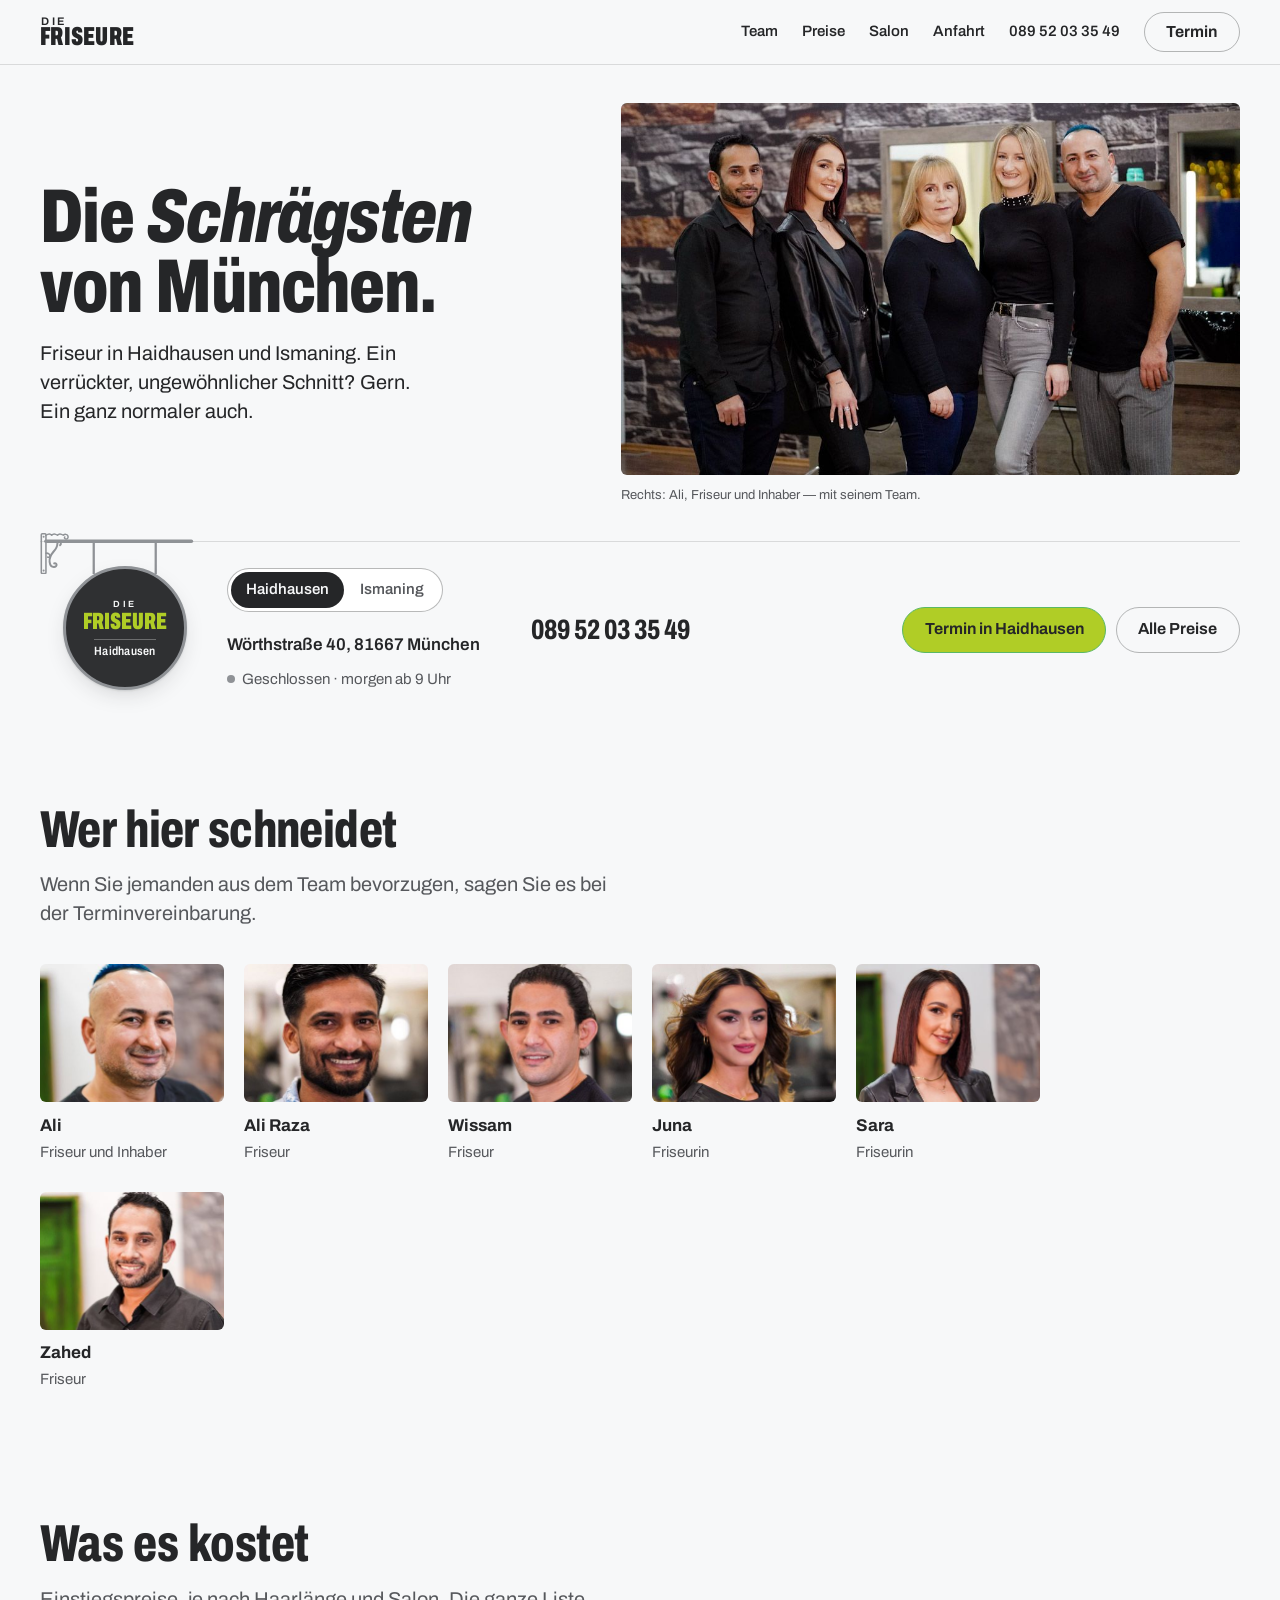
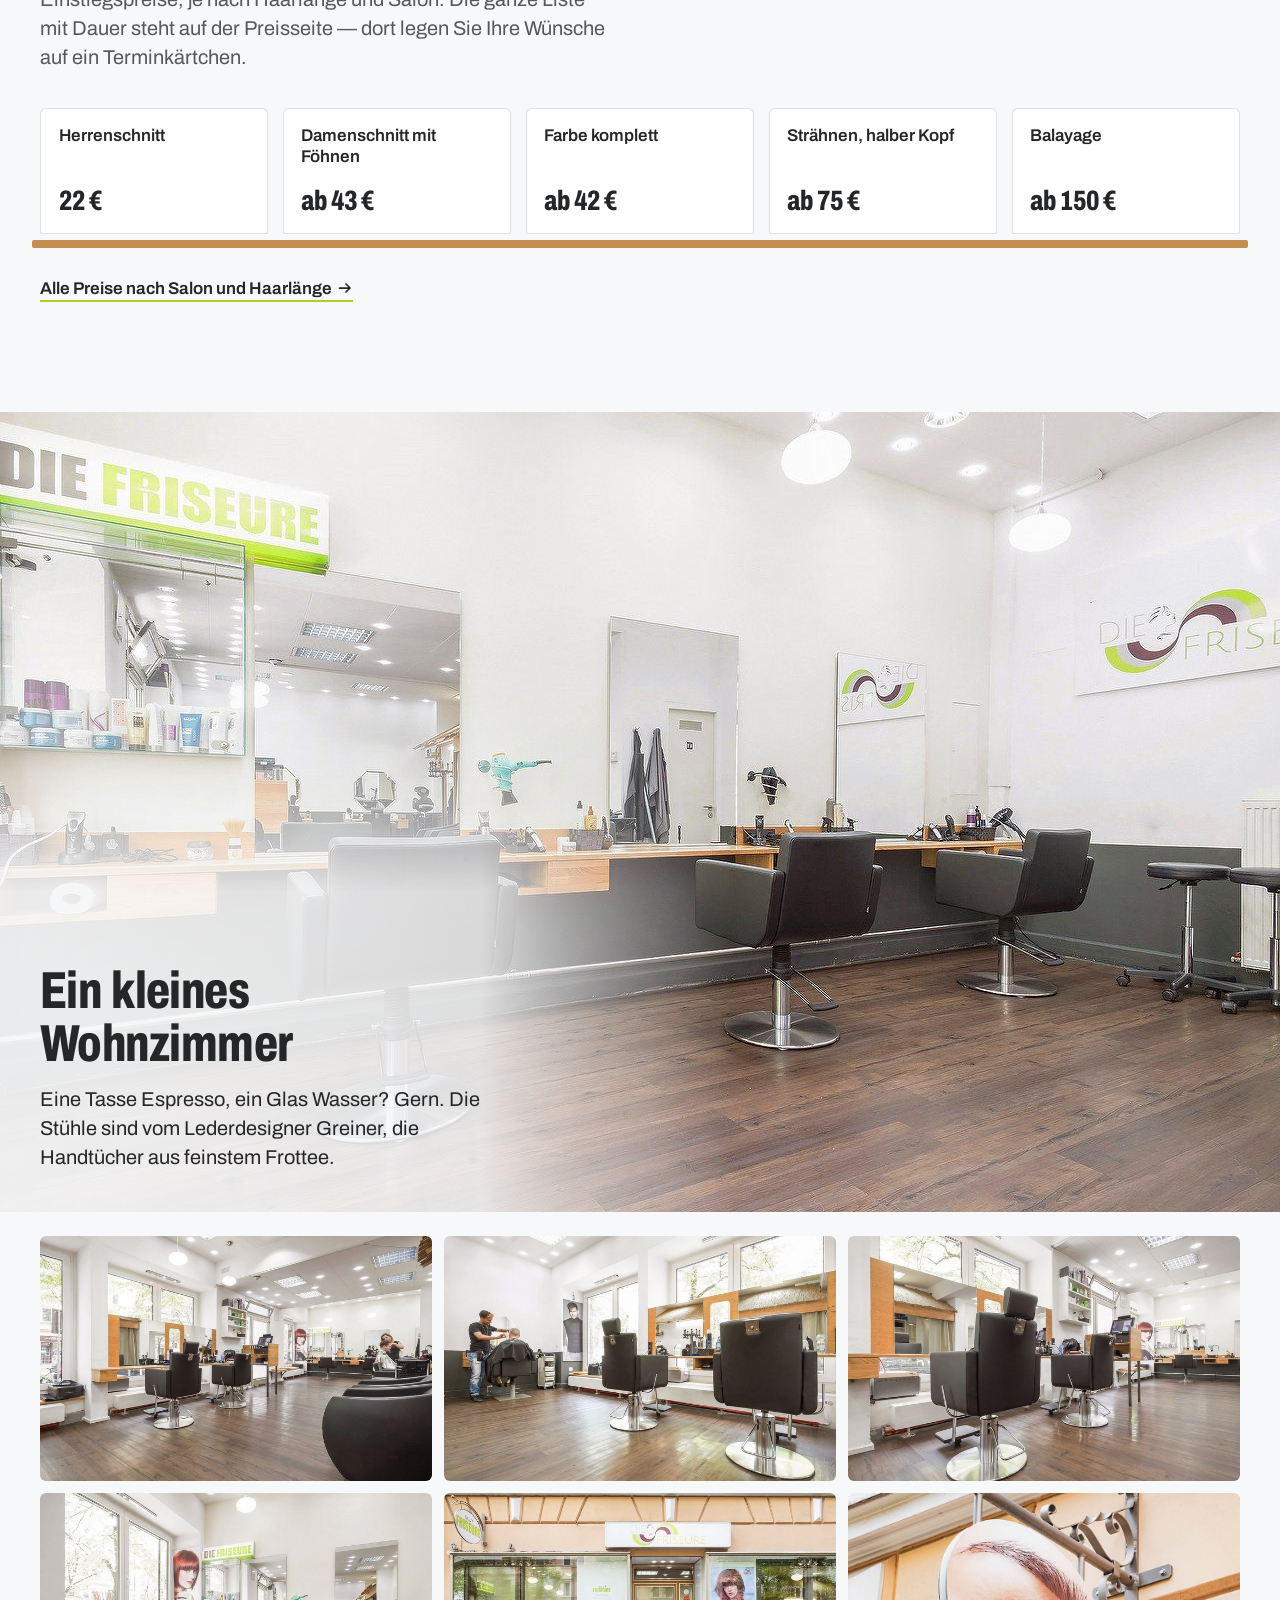
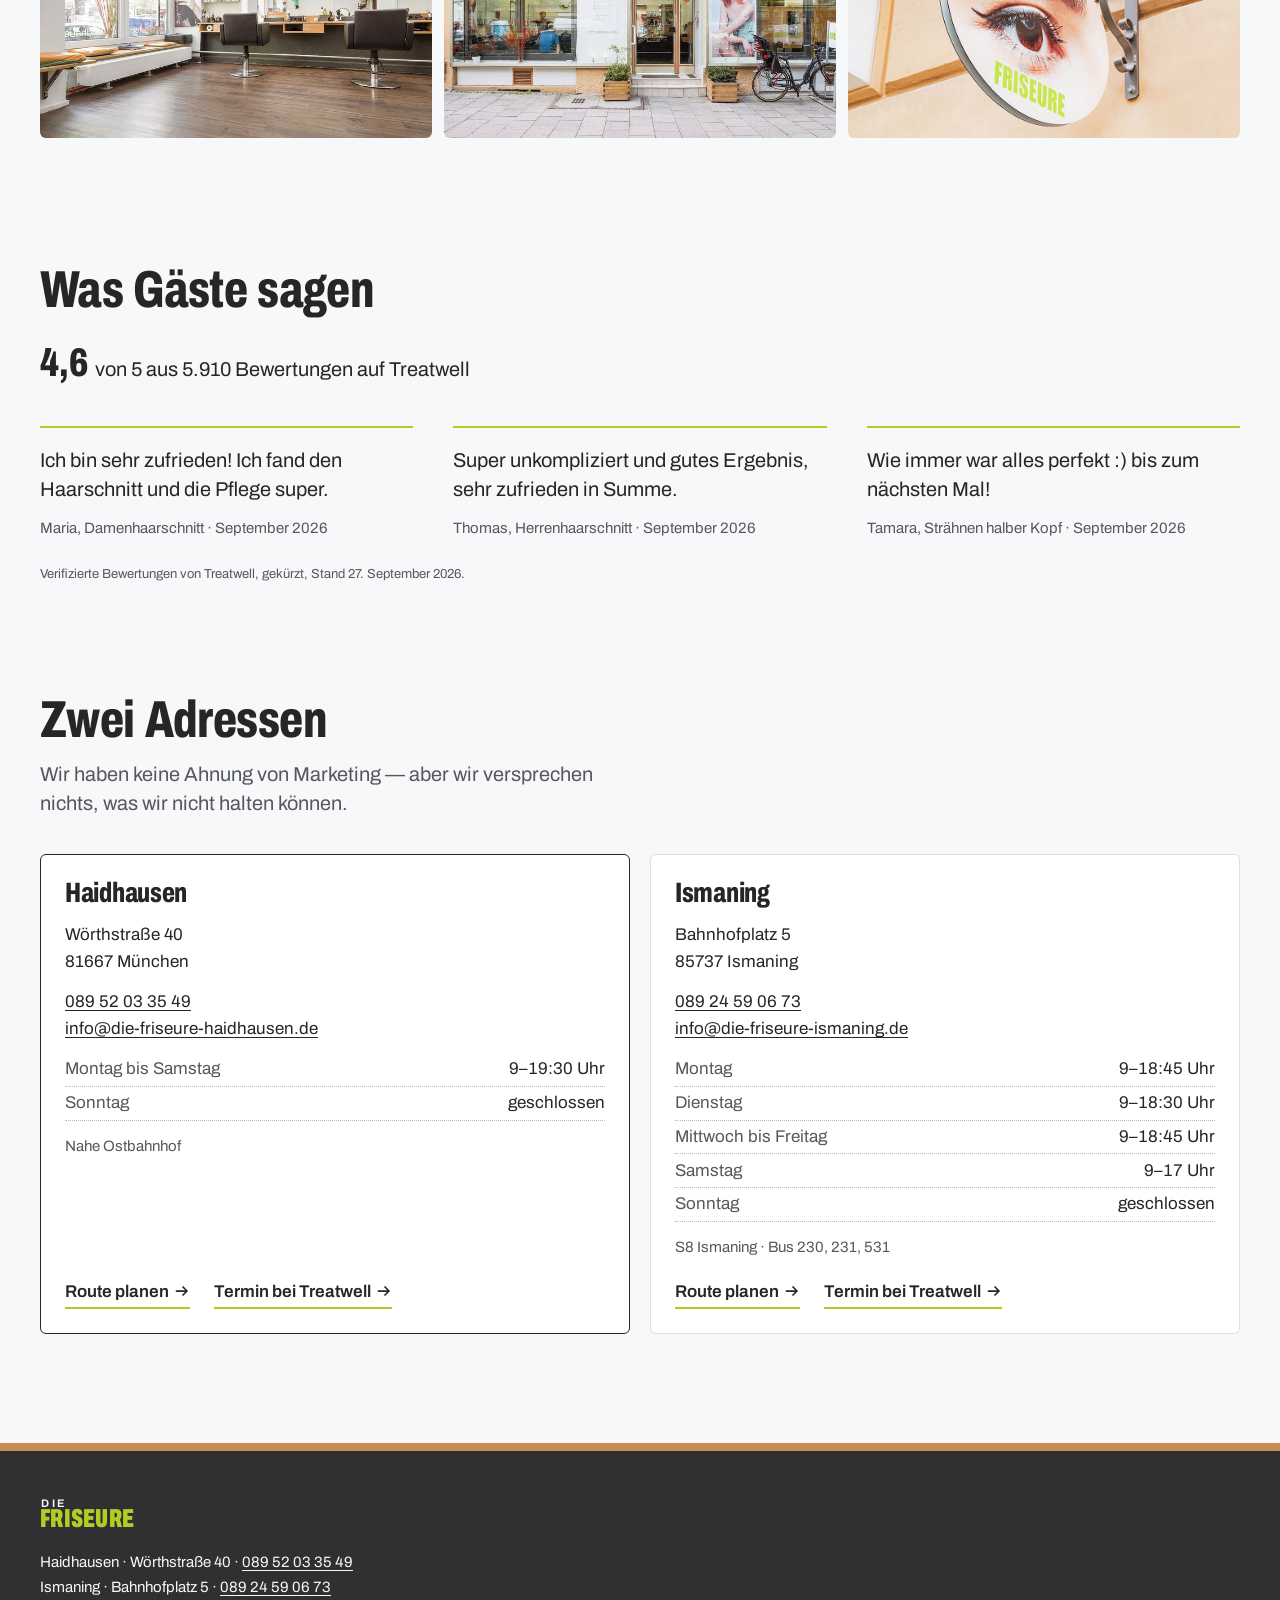
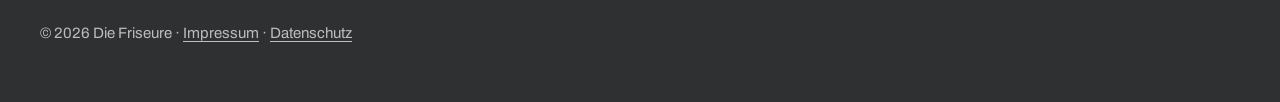
==== index.html @ 54daa90a "Befunde des Abschlussprüfers eingearbeitet - Schildarm nach dem Foto des Nasenschilds nachgezeichnet" ====
<!doctype html>
<html lang="de">
<head>
<meta charset="utf-8">
<meta name="viewport" content="width=device-width, initial-scale=1">
<title>Die Friseure · Friseur in Haidhausen und Ismaning</title>
<meta name="description" content="Die Friseure: Salons in der Wörthstraße 40 in München-Haidhausen und am Bahnhofplatz 5 in Ismaning. Schneiden, Farbe, Strähnen, Balayage — Preise, Team und Termin.">
<meta name="theme-color" content="#f8f9fa">
<link rel="preload" href="schrift/Archivo.woff2" as="font" type="font/woff2" crossorigin>
<link rel="icon" href="bilder/zeichen.svg" type="image/svg+xml">
<link rel="stylesheet" href="stil.css">
</head>
<body class="startseite">
<!--
  RICHTUNGSVERTRAG
  THESE: Zwei Friseursalons, ein Inhaber, der über sich selbst sagt „wir sind die
  Schrägsten von München“ und „wir haben keine Ahnung von Marketing“. Die Seite
  verspricht nichts, was der Laden nicht hält: echte Preise, echte Gesichter, zwei
  Adressen, ein Knopf zum Termin.
  EIGENE WELT: Der Raum in Haidhausen — weiße Wand oben, anthrazitfarbener Sockel
  unten, dazwischen eine helle Eichenablage. Das Grün stammt aus dem eigenen Logo
  und vom Schild an der Fassade, nicht von einem Lieferanten. Eiche nur als
  Ornament (Ablage, Kante), Grün als einzige Lampe.
  ERSTER BILDSCHIRM: Das Team vor der Steinwand, Ali mit dem blauen Kamm rechts.
  Daneben der Satz des Hauses, darunter das Nasenschild: Es dreht sich zwischen
  Haidhausen und Ismaning und schaltet Adresse, Telefon, Zeiten und Termin um.
  FORM: Archivo, schmal und fett wie die Schrift auf dem Schild, im Text normal
  breit. Ruhige, helle Fläche, Fotos in ihrem eigenen Format.
-->
<a class="sprung" href="#inhalt">Zum Inhalt</a>

<header class="leiste">
  <div class="leiste-innen mitte">
    <a class="wortmarke" href="./" aria-label="Die Friseure, zur Startseite">
      <span class="wortmarke-die">Die</span><span class="wortmarke-wort">Friseure</span>
    </a>
    <nav class="leiste-nav" aria-label="Hauptnavigation">
      <a href="#team">Team</a>
      <a href="preise.html">Preise</a>
      <a href="#salon">Salon</a>
      <a href="#anfahrt">Anfahrt</a>
    </nav>
    <a class="leiste-tel" data-nur="h" href="tel:+498952033549">089 52 03 35 49</a>
    <a class="leiste-tel" data-nur="i" href="tel:+498924590673">089 24 59 06 73</a>
    <a class="knopf knopf-lampe leiste-knopf" data-nur="h" href="https://www.treatwell.de/ort/die-friseure-aus-haidhausen/" rel="noopener">Termin</a>
    <a class="knopf knopf-lampe leiste-knopf" data-nur="i" href="https://www.treatwell.de/ort/die-friseure-aus-ismaning/" rel="noopener">Termin</a>
  </div>
</header>

<main id="inhalt">

  <section class="auftakt mitte" aria-labelledby="auftakt-titel">
    <figure class="auftakt-bild">
      <img src="bilder/team/team.jpg" srcset="bilder/team/team-640.jpg 640w, bilder/team/team.jpg 1000w" sizes="(min-width: 64rem) 56vw, 100vw" width="1000" height="600" alt="Das Team von Die Friseure vor der Steinwand im Salon: drei Friseurinnen und zwei Friseure in Schwarz, rechts Ali mit blau gefärbtem Haarkamm.">
      <figcaption>Rechts: Ali, Friseur und Inhaber — mit seinem Team.</figcaption>
    </figure>

    <div class="auftakt-text">
      <h1 id="auftakt-titel">Die <em>Schrägsten</em> von München.</h1>
      <p class="auftakt-satz">Friseur in Haidhausen und Ismaning. Ein verrückter, ungewöhnlicher Schnitt? Gern. Ein ganz normaler auch.</p>
    </div>

    <div class="salon">
        <div class="schild" aria-hidden="true">
          <svg class="schild-arm" viewBox="0 0 150 40" width="150" height="40" focusable="false">
            <!-- Nachgezeichnet nach dem Foto des Nasenschilds (bilder/salon/haidhausen-schild.jpg),
                 gespiegelt: Wandplatte mit zwei Bolzen, Rohr, Wellenstrebe mit Schnecke
                 darüber, S-Schnecke und Haken darunter, zwei Hängestangen. -->
            <rect x="1.25" y="0.75" width="4.5" height="38.5" rx="0.9" fill="none" stroke="currentColor" stroke-width="1.5"/>
            <circle cx="3.5" cy="3.6" r="1" fill="currentColor"/>
            <circle cx="3.5" cy="36.4" r="1" fill="currentColor"/>
            <path d="M5.75 8H146.5" stroke="currentColor" stroke-width="3.5" stroke-linecap="round" fill="none"/>
            <path d="M5.75 2.2c2.2-1.6 4.4-1.6 5.6 0 1.2-1.6 3.4-1.6 5.6 0 1.2-1.6 3.4-1.6 5.6 0 1.4-1.4 3.6-1.2 4.4.6.7 1.6-.3 3.2-1.9 3.1-1.2-.1-1.7-1.3-1.1-2.1" stroke="currentColor" stroke-width="1.4" stroke-linecap="round" stroke-linejoin="round" fill="none"/>
            <path d="M19.4 11.8a1.7 1.7 0 1 0-2.6-1.5c0 2.4-1.2 4.8-3.6 7.6-2.6 3-4.3 6.3-3.9 10 .3 2.9 2 4.9 4.1 5 1.7.1 2.8-1.1 2.6-2.4-.2-1.1-1.4-1.6-2.3-1.1" stroke="currentColor" stroke-width="1.9" stroke-linecap="round" stroke-linejoin="round" fill="none"/>
            <path d="M5.75 19.5c2.4-.2 3.9 1 3.8 2.6-.1 1.2-1.3 1.8-2.2 1.2" stroke="currentColor" stroke-width="1.5" stroke-linecap="round" fill="none"/>
            <path d="M52 9.5V40M112 9.5V40" stroke="currentColor" stroke-width="2.2" fill="none"/>
          </svg>
          <div class="schild-scheibe">
            <label class="schild-seite schild-vorn" for="salon-i">
              <span class="schild-die">Die</span><span class="schild-wort">Friseure</span><span class="schild-ort">Haidhausen</span>
            </label>
            <label class="schild-seite schild-hinten" for="salon-h">
              <span class="schild-die">Die</span><span class="schild-wort">Friseure</span><span class="schild-ort">Ismaning</span>
            </label>
          </div>
        </div>

        <div class="salon-angaben">
          <fieldset class="schalter">
            <legend class="nur-vorlesen">Salon wählen</legend>
            <input class="wahl-knopf" type="radio" name="salon" id="salon-h" value="haidhausen" checked>
            <label for="salon-h">Haidhausen</label>
            <input class="wahl-knopf" type="radio" name="salon" id="salon-i" value="ismaning">
            <label for="salon-i">Ismaning</label>
          </fieldset>
          <p class="salon-adresse" data-nur="h"><span class="am-stueck">Wörthstraße 40,</span> <span class="am-stueck">81667 München</span></p>
          <p class="salon-adresse" data-nur="i"><span class="am-stueck">Bahnhofplatz 5,</span> <span class="am-stueck">85737 Ismaning</span></p>
          <p class="salon-heute" data-nur="h" data-zeiten="1-6 09:00-19:30">Mo–Sa 9–19:30 Uhr</p>
          <p class="salon-heute" data-nur="i" data-zeiten="1 09:00-18:45;2 09:00-18:30;3-5 09:00-18:45;6 09:00-17:00">Mo–Fr 9–18:45, Di bis 18:30, Sa 9–17 Uhr</p>
          <p class="salon-tel" data-nur="h"><a href="tel:+498952033549">089 52 03 35 49</a></p>
          <p class="salon-tel" data-nur="i"><a href="tel:+498924590673">089 24 59 06 73</a></p>
          <div class="knopfreihe">
            <a class="knopf knopf-lampe" data-nur="h" href="https://www.treatwell.de/ort/die-friseure-aus-haidhausen/" rel="noopener">Termin in Haidhausen</a>
            <a class="knopf knopf-lampe" data-nur="i" href="https://www.treatwell.de/ort/die-friseure-aus-ismaning/" rel="noopener">Termin in Ismaning</a>
            <a class="knopf knopf-linie" href="preise.html">Alle Preise</a>
          </div>
        </div>
      </div>
  </section>

  <section class="kapitel" id="team" aria-labelledby="team-titel">
    <div class="mitte">
      <h2 id="team-titel">Wer hier schneidet</h2>
      <p class="kapitel-satz">Wenn Sie jemanden aus dem Team bevorzugen, sagen Sie es bei der Terminvereinbarung.</p>
    </div>
    <ul class="gesichter mitte" role="list">
      <li class="gesicht"><img src="bilder/team/ali.jpg" width="369" height="277" alt="Ali" loading="lazy"><span class="gesicht-name">Ali</span><span class="gesicht-rolle">Friseur und Inhaber</span></li>
      <li class="gesicht" data-nur="h"><img src="bilder/team/ali-raza.jpg" width="369" height="277" alt="Ali Raza" loading="lazy"><span class="gesicht-name">Ali Raza</span><span class="gesicht-rolle">Friseur</span></li>
      <li class="gesicht" data-nur="h"><img src="bilder/team/wissam.jpg" width="369" height="277" alt="Wissam" loading="lazy"><span class="gesicht-name">Wissam</span><span class="gesicht-rolle">Friseur</span></li>
      <li class="gesicht" data-nur="h"><img src="bilder/team/juna.jpg" width="369" height="277" alt="Juna" loading="lazy"><span class="gesicht-name">Juna</span><span class="gesicht-rolle">Friseurin</span></li>
      <li class="gesicht" data-nur="h"><img src="bilder/team/sara.jpg" width="369" height="277" alt="Sara" loading="lazy"><span class="gesicht-name">Sara</span><span class="gesicht-rolle">Friseurin</span></li>
      <li class="gesicht" data-nur="h"><img src="bilder/team/zahed.jpg" width="369" height="277" alt="Zahed" loading="lazy"><span class="gesicht-name">Zahed</span><span class="gesicht-rolle">Friseur</span></li>
      <li class="gesicht" data-nur="i"><img src="bilder/team/ania.jpg" width="369" height="277" alt="Ania" loading="lazy"><span class="gesicht-name">Ania</span><span class="gesicht-rolle">Friseurin</span></li>
      <li class="gesicht" data-nur="i"><img src="bilder/team/kimi.jpg" width="369" height="277" alt="Kimi" loading="lazy"><span class="gesicht-name">Kimi</span><span class="gesicht-rolle">Friseurin</span></li>
    </ul>
  </section>

  <section class="kapitel kapitel-preise" id="preise" aria-labelledby="preise-titel">
    <div class="mitte">
      <h2 id="preise-titel">Was es kostet</h2>
      <p class="kapitel-satz">Einstiegspreise, je nach Haarlänge und Salon. Die ganze Liste mit Dauer steht auf der Preisseite — dort legen Sie Ihre Wünsche auf ein Terminkärtchen.</p>
      <ul class="etiketten" role="list">
<!-- einstieg:start -->
<li class="etikett"><a href="preise.html#herren"><span class="etikett-name">Herrenschnitt</span><span class="etikett-preis">22&nbsp;€</span></a></li>
<li class="etikett"><a href="preise.html#schnitt"><span class="etikett-name">Damenschnitt mit Föhnen</span><span class="etikett-preis">ab 43&nbsp;€</span></a></li>
<li class="etikett"><a href="preise.html#farbe"><span class="etikett-name">Farbe komplett</span><span class="etikett-preis">ab 42&nbsp;€</span></a></li>
<li class="etikett"><a href="preise.html#farbe"><span class="etikett-name">Strähnen, halber Kopf</span><span class="etikett-preis">ab 75&nbsp;€</span></a></li>
<li class="etikett"><a href="preise.html#farbe"><span class="etikett-name">Balayage</span><span class="etikett-preis">ab 150&nbsp;€</span></a></li>
<!-- einstieg:ende -->
      </ul>
      <p class="kapitel-weg"><a class="pfeil" href="preise.html">Alle Preise nach Salon und Haarlänge</a></p>
    </div>
  </section>

  <section class="kapitel kapitel-salon" id="salon" aria-labelledby="salon-titel">
    <div class="wohnzimmer">
      <img class="wohnzimmer-bild" data-nur="h" src="bilder/salon/haidhausen-theke.jpg" srcset="bilder/salon/haidhausen-theke-720.jpg 720w, bilder/salon/haidhausen-theke.jpg 1280w" sizes="100vw" width="1280" height="800" alt="Der Salon in Haidhausen: schwarze Lederstühle vor der Eichenablage, darüber Spiegel, dahinter die Fenster zur Wörthstraße." loading="lazy">
      <img class="wohnzimmer-bild" data-nur="i" src="bilder/salon/ismaning-steinwand.jpg" srcset="bilder/salon/ismaning-steinwand-720.jpg 720w, bilder/salon/ismaning-steinwand.jpg 1280w" sizes="100vw" width="1280" height="800" alt="Der Salon in Ismaning: schwarze Friseurstühle vor der Steinwand, Holzboden, Spiegel mit Ablagen." loading="lazy">
      <div class="wohnzimmer-text mitte">
        <h2 id="salon-titel">Ein kleines Wohnzimmer</h2>
        <p>Eine Tasse Espresso, ein Glas Wasser? Gern. Die Stühle sind vom Lederdesigner Greiner, die Handtücher aus feinstem Frottee.</p>
      </div>
    </div>
    <ul class="galerie mitte" role="list" data-nur="h">
      <li><button class="galerie-kachel" type="button" data-gross="bilder/salon/haidhausen-fenster.jpg"><img src="bilder/salon/haidhausen-fenster-720.jpg" width="720" height="450" alt="Haidhausen: Plätze am Fenster, Stühle aus schwarzem Leder." loading="lazy"></button></li>
      <li><button class="galerie-kachel" type="button" data-gross="bilder/salon/haidhausen-arbeit.jpg"><img src="bilder/salon/haidhausen-arbeit-720.jpg" width="720" height="450" alt="Haidhausen: ein Friseur bei der Arbeit am hinteren Platz." loading="lazy"></button></li>
      <li><button class="galerie-kachel" type="button" data-gross="bilder/salon/haidhausen-platz.jpg"><img src="bilder/salon/haidhausen-platz-720.jpg" width="720" height="450" alt="Haidhausen: ein Stuhl im Vordergrund, die lange Ablage bis zum Eingang." loading="lazy"></button></li>
      <li><button class="galerie-kachel" type="button" data-gross="bilder/salon/haidhausen-bank.jpg"><img src="bilder/salon/haidhausen-bank-720.jpg" width="720" height="450" alt="Haidhausen: Wartebank am Fenster, Spiegel und Stühle." loading="lazy"></button></li>
      <li><button class="galerie-kachel" type="button" data-gross="bilder/salon/haidhausen-fassade.jpg"><img src="bilder/salon/haidhausen-fassade-720.jpg" width="720" height="450" alt="Haidhausen: der Laden von außen, Wörthstraße 40, mit Pflanzkübeln und Fahrrad vor dem Fenster." loading="lazy"></button></li>
      <li><button class="galerie-kachel" type="button" data-gross="bilder/salon/haidhausen-schild.jpg"><img src="bilder/salon/haidhausen-schild.jpg" width="1000" height="600" alt="Haidhausen: das runde Nasenschild an der Fassade mit einem Auge und dem Schriftzug Friseure." loading="lazy"></button></li>
    </ul>
    <ul class="galerie mitte" role="list" data-nur="i">
      <li><button class="galerie-kachel" type="button" data-gross="bilder/salon/ismaning-raum.jpg"><img src="bilder/salon/ismaning-raum-720.jpg" width="720" height="450" alt="Ismaning: der große Raum mit Kronleuchter und Fensterfront." loading="lazy"></button></li>
      <li><button class="galerie-kachel" type="button" data-gross="bilder/salon/ismaning-sofa.jpg"><img src="bilder/salon/ismaning-sofa-720.jpg" width="720" height="450" alt="Ismaning: weißes Sofa zum Warten, Vorhang und Holzladen an der Wand." loading="lazy"></button></li>
      <li><button class="galerie-kachel" type="button" data-gross="bilder/salon/ismaning-spiegel.jpg"><img src="bilder/salon/ismaning-spiegel-720.jpg" width="720" height="450" alt="Ismaning: Spiegelplatz vor der Steinwand." loading="lazy"></button></li>
      <li><button class="galerie-kachel" type="button" data-gross="bilder/salon/ismaning-ziegel.jpg"><img src="bilder/salon/ismaning-ziegel-720.jpg" width="720" height="450" alt="Ismaning: alte Ziegel auf einem Holzbrett an der weißen Wand." loading="lazy"></button></li>
      <li><button class="galerie-kachel" type="button" data-gross="bilder/salon/ismaning-laden.jpg"><img src="bilder/salon/ismaning-laden-720.jpg" width="720" height="450" alt="Ismaning: ein alter Holzfensterladen neben dem Vorhang." loading="lazy"></button></li>
      <li><button class="galerie-kachel" type="button" data-gross="bilder/salon/ismaning-fassade.jpg"><img src="bilder/salon/ismaning-fassade-720.jpg" width="720" height="450" alt="Ismaning: das Schaufenster am Bahnhofplatz von außen." loading="lazy"></button></li>
    </ul>
  </section>

  <section class="kapitel" id="stimmen" aria-labelledby="stimmen-titel">
    <div class="mitte">
      <h2 id="stimmen-titel">Was Gäste sagen</h2>
      <p class="wertung" data-nur="h"><strong>4,6</strong> von 5 aus 5.910 Bewertungen auf Treatwell</p>
      <p class="wertung" data-nur="i"><strong>4,7</strong> von 5 aus 2.850 Bewertungen auf Treatwell</p>
      <ul class="stimmen" role="list" data-nur="h">
        <li><blockquote><p>Ich bin sehr zufrieden! Ich fand den Haarschnitt und die Pflege super.</p></blockquote><p class="stimme-wer">Maria, Damenhaarschnitt · September 2026</p></li>
        <li><blockquote><p>Super unkompliziert und gutes Ergebnis, sehr zufrieden in Summe.</p></blockquote><p class="stimme-wer">Thomas, Herrenhaarschnitt · September 2026</p></li>
        <li><blockquote><p>Wie immer war alles perfekt :) bis zum nächsten Mal!</p></blockquote><p class="stimme-wer">Tamara, Strähnen halber Kopf · September 2026</p></li>
      </ul>
      <ul class="stimmen" role="list" data-nur="i">
        <li><blockquote><p>Kimi hat wieder ganz toll gearbeitet und mir genau den Haarschnitt gemacht, der mir gut steht. Sie hat ein absolutes Gespür dafür.</p></blockquote><p class="stimme-wer">Brigitte, Damenhaarschnitt · September 2026</p></li>
        <li><blockquote><p>Schneller Termin, nettes Team, toller Haarschnitt!</p></blockquote><p class="stimme-wer">Sebastian, Herrenhaarschnitt · September 2026</p></li>
        <li><blockquote><p>Hat alles gepasst. Schneller Haarschnitt und gute Preise :-)</p></blockquote><p class="stimme-wer">Andreas, Herrenhaarschnitt · September 2026</p></li>
      </ul>
      <p class="kapitel-klein">Verifizierte Bewertungen von Treatwell, gekürzt, Stand 27. September 2026.</p>
    </div>
  </section>

  <section class="kapitel kapitel-anfahrt" id="anfahrt" aria-labelledby="anfahrt-titel">
    <div class="mitte">
      <h2 id="anfahrt-titel">Zwei Adressen</h2>
      <p class="kapitel-satz">Wir haben keine Ahnung von Marketing — aber wir versprechen nichts, was wir nicht halten können.</p>
      <div class="adressen">
        <article class="adresse" data-ort="h">
          <h3>Haidhausen</h3>
          <p>Wörthstraße 40<br>81667 München</p>
          <p><a href="tel:+498952033549">089 52 03 35 49</a><br><a href="mailto:info@die-friseure-haidhausen.de">info@die-friseure-haidhausen.de</a></p>
          <dl class="zeiten">
            <div><dt>Montag bis Samstag</dt><dd>9–19:30 Uhr</dd></div>
            <div><dt>Sonntag</dt><dd>geschlossen</dd></div>
          </dl>
          <p class="adresse-weg">Nahe Ostbahnhof</p>
          <p class="adresse-links"><a class="pfeil" href="https://www.google.com/maps/dir/?api=1&amp;destination=48.1288517,11.6020524" rel="noopener">Route planen</a> <a class="pfeil" href="https://www.treatwell.de/ort/die-friseure-aus-haidhausen/" rel="noopener">Termin bei Treatwell</a></p>
        </article>
        <article class="adresse" data-ort="i">
          <h3>Ismaning</h3>
          <p>Bahnhofplatz 5<br>85737 Ismaning</p>
          <p><a href="tel:+498924590673">089 24 59 06 73</a><br><a href="mailto:info@die-friseure-ismaning.de">info@die-friseure-ismaning.de</a></p>
          <dl class="zeiten">
            <div><dt>Montag</dt><dd>9–18:45 Uhr</dd></div>
            <div><dt>Dienstag</dt><dd>9–18:30 Uhr</dd></div>
            <div><dt>Mittwoch bis Freitag</dt><dd>9–18:45 Uhr</dd></div>
            <div><dt>Samstag</dt><dd>9–17 Uhr</dd></div>
            <div><dt>Sonntag</dt><dd>geschlossen</dd></div>
          </dl>
          <p class="adresse-weg">S8 Ismaning · Bus 230, 231, 531</p>
          <p class="adresse-links"><a class="pfeil" href="https://www.google.com/maps/dir/?api=1&amp;destination=48.226075,11.6783106" rel="noopener">Route planen</a> <a class="pfeil" href="https://www.treatwell.de/ort/die-friseure-aus-ismaning/" rel="noopener">Termin bei Treatwell</a></p>
        </article>
      </div>
    </div>
  </section>

</main>

<footer class="sockel">
  <div class="mitte sockel-innen">
    <p class="wortmarke wortmarke-hell"><span class="wortmarke-die">Die</span><span class="wortmarke-wort">Friseure</span></p>
    <p>Haidhausen · Wörthstraße 40 · <a href="tel:+498952033549">089 52 03 35 49</a><br>Ismaning · Bahnhofplatz 5 · <a href="tel:+498924590673">089 24 59 06 73</a></p>
    <p class="sockel-recht">© 2026 Die Friseure · <a href="impressum.html">Impressum</a> · <a href="datenschutz.html">Datenschutz</a></p>
  </div>
</footer>

<dialog class="ansicht" aria-label="Bildansicht">
  <img class="ansicht-bild" src="bilder/salon/haidhausen-fenster.jpg" alt="" loading="lazy">
  <p class="ansicht-text"></p>
  <button class="ansicht-zu" type="button" aria-label="Ansicht schließen"><svg viewBox="0 0 24 24" width="24" height="24" aria-hidden="true"><path d="M6 6l12 12M18 6L6 18" stroke="currentColor" stroke-width="2" stroke-linecap="round"/></svg></button>
  <button class="ansicht-zurueck" type="button" aria-label="Vorheriges Bild"><svg viewBox="0 0 24 24" width="24" height="24" aria-hidden="true"><path d="M15 5l-7 7 7 7" stroke="currentColor" stroke-width="2" fill="none" stroke-linecap="round" stroke-linejoin="round"/></svg></button>
  <button class="ansicht-weiter" type="button" aria-label="Nächstes Bild"><svg viewBox="0 0 24 24" width="24" height="24" aria-hidden="true"><path d="M9 5l7 7-7 7" stroke="currentColor" stroke-width="2" fill="none" stroke-linecap="round" stroke-linejoin="round"/></svg></button>
</dialog>

<script src="seite.js" defer></script>
</body>
</html>
---- stil.css ----
/* Die Friseure — Haidhausen und Ismaning
   Welt: der Raum in der Wörthstraße. Weiße Wand, anthrazitfarbener Sockel,
   helle Eichenablage dazwischen. Grün aus dem eigenen Logo und vom Schild. */

@font-face {
  font-family: "Archivo";
  src: url("schrift/Archivo.woff2") format("woff2-variations"), url("schrift/Archivo.woff2") format("woff2");
  font-weight: 100 900;
  font-stretch: 62% 125%;
  font-style: normal;
  font-display: swap;
}
@font-face {
  font-family: "Archivo";
  src: url("schrift/Archivo-Italic.woff2") format("woff2-variations"), url("schrift/Archivo-Italic.woff2") format("woff2");
  font-weight: 100 900;
  font-stretch: 62% 125%;
  font-style: italic;
  font-display: swap;
}

:root {
  /* Farben — aus den Fotos und dem Logo gemessen */
  --wand: oklch(97.8% 0.002 250);       /* weiße Wand, wie im Salon: kühl, hell */
  --wand-tief: oklch(94% 0.003 250);    /* Wand im Schatten: Bildgrund */
  --anthrazit: oklch(27% 0.004 265);    /* Sockel, Stühle: Text */
  --sockel: oklch(31% 0.004 250);       /* Fußzeile, Schildscheibe */
  --grau: oklch(46% 0.007 265);         /* Nebentext auf der Wand */
  --grau-hell: oklch(80% 0.006 250);    /* Nebentext auf dem Sockel */
  --metall: oklch(66% 0.007 255);       /* Schildarm, feine Linien */
  --eiche: oklch(68.6% 0.104 67);       /* Ablage: nur Ornament */
  --limette: oklch(80% 0.18 120);       /* Logo und Schild: die Lampe */
  --limette-tief: oklch(72% 0.17 121);  /* gedrückt */
  --papier: oklch(100% 0 0);            /* Etikett, Karte */

  /* Zeichen: Pfeil als Maske, Strich wie die Kreise der Preisliste */
  --zeichen-pfeil: url("data:image/svg+xml,%3Csvg xmlns='http://www.w3.org/2000/svg' viewBox='0 0 16 16'%3E%3Cpath d='M2.5 8h10.5M9 4l4 4-4 4' fill='none' stroke='black' stroke-width='1.75' stroke-linecap='round' stroke-linejoin='round'/%3E%3C/svg%3E");

  /* Linien und Schatten */
  --linie: color-mix(in oklch, var(--anthrazit) 14%, transparent);
  --linie-stark: color-mix(in oklch, var(--anthrazit) 32%, transparent);
  --schatten: 0 1px 2px color-mix(in oklch, var(--anthrazit) 12%, transparent), 0 8px 24px -8px color-mix(in oklch, var(--anthrazit) 22%, transparent);

  /* Schrift */
  --schrift: "Archivo", system-ui, sans-serif;
  --t-klein: 0.8125rem;
  --t-text: 1.0625rem;
  --t-gross: 1.25rem;
  --t-h3: 1.375rem;
  --t-h2: clamp(2rem, 1.2rem + 3vw, 3.25rem);
  --t-h1: clamp(3rem, 1.4rem + 5.4vw, 5.25rem);
  --schmal: 72%;     /* Schildschrift */
  --breit: 100%;

  /* Maße */
  --rand: clamp(1rem, 0.5rem + 2.5vw, 2.5rem);
  --breite: 76rem;
  --luft: clamp(4rem, 2rem + 6vw, 7.5rem);
  --ecke: 0.375rem;
  --leiste-h: 4rem;

  /* Bewegung */
  --kurve: cubic-bezier(0.22, 1, 0.36, 1);   /* ease-out */
  --kurve-ab: cubic-bezier(0.55, 0, 1, 0.45); /* Abgang beschleunigt */
  --dauer: 0.45s;
  --dauer-schild: 0.8s;
}

*, *::before, *::after { box-sizing: border-box; }
[hidden] { display: none !important; }

html {
  accent-color: var(--anthrazit);
  caret-color: var(--anthrazit);
  scrollbar-color: var(--metall) var(--wand);
  -webkit-text-size-adjust: 100%;
  text-size-adjust: 100%;
  scroll-padding-top: calc(var(--leiste-h) + 1rem);
}
@media (prefers-reduced-motion: no-preference) {
  html { scroll-behavior: smooth; }
}

body {
  margin: 0;
  background: var(--wand);
  color: var(--anthrazit);
  font-family: var(--schrift);
  font-size: var(--t-text);
  line-height: 1.55;
  font-stretch: var(--breit);
  font-kerning: normal;
  -webkit-font-smoothing: antialiased;
}

::selection { background: var(--limette); color: var(--anthrazit); }

img { display: block; max-width: 100%; height: auto; }

a { color: inherit; text-decoration-thickness: 1px; text-underline-offset: 0.2em; }
a:focus-visible, button:focus-visible, summary:focus-visible, .wahl-knopf:focus-visible + label {
  outline: 2px solid var(--anthrazit);
  outline-offset: 3px;
  border-radius: 2px;
}

h1, h2, h3 {
  font-stretch: var(--schmal);
  font-weight: 780;
  line-height: 1.02;
  letter-spacing: -0.01em;
  word-spacing: 0.06em;
  text-wrap: balance;
  margin: 0;
}
h2 { font-size: var(--t-h2); }
h3 { font-size: var(--t-h3); }
p { margin: 0; }

.mitte {
  width: min(100% - 2 * var(--rand), var(--breite));
  margin-inline: auto;
}

.nur-vorlesen {
  position: absolute; width: 1px; height: 1px; overflow: hidden;
  clip: rect(0 0 0 0); clip-path: inset(50%); white-space: nowrap;
}

.sprung {
  position: absolute; left: var(--rand); top: -4rem; z-index: 30;
  background: var(--anthrazit); color: var(--wand); padding: 0.6rem 1rem;
  border-radius: var(--ecke);
}
.sprung:focus { top: 0.75rem; }

/* ------------------------------------------------------------
   Salonwahl: ohne Skript über Radioknöpfe und :has()
   ------------------------------------------------------------ */
body:has(#salon-h:checked) [data-nur="i"],
body:has(#salon-i:checked) [data-nur="h"] { display: none !important; }

.wahl-knopf {
  position: absolute; opacity: 0; width: 1px; height: 1px; margin: 0;
  pointer-events: none;
}

.schalter {
  display: inline-flex;
  border: 1px solid var(--linie-stark);
  border-radius: 999px;
  padding: 0.1875rem;
  margin: 0;
  min-width: 0;
  background: var(--papier);
}
.schalter legend { padding: 0; }
.schalter label {
  cursor: pointer;
  padding: 0.4rem 0.95rem;
  border-radius: 999px;
  font-size: 0.9375rem;
  font-weight: 560;
  color: var(--grau);
  transition: background-color var(--dauer) var(--kurve), color var(--dauer) var(--kurve);
}
.schalter .wahl-knopf:checked + label {
  background: var(--anthrazit);
  color: var(--wand);
}
@media (hover: hover) and (pointer: fine) {
  .schalter .wahl-knopf:not(:checked) + label:hover { color: var(--anthrazit); }
}

/* ------------------------------------------------------------
   Knöpfe: eine Lampe pro Gruppe
   ------------------------------------------------------------ */
.knopf {
  display: inline-flex;
  align-items: center;
  justify-content: center;
  min-height: 2.875rem;
  padding: 0.6rem 1.35rem;
  border-radius: 999px;
  font-weight: 650;
  font-size: 1rem;
  text-decoration: none;
  white-space: nowrap;
  transition: background-color var(--dauer) var(--kurve), border-color var(--dauer) var(--kurve), transform 0.3s var(--kurve);
}
.knopf-lampe {
  background: var(--limette);
  color: var(--anthrazit);
  border: 1px solid color-mix(in oklch, var(--anthrazit) 18%, var(--limette));
}
.knopf-linie {
  border: 1px solid var(--linie-stark);
  color: var(--anthrazit);
}
.knopf:active { transform: translateY(1px); }
@media (hover: hover) and (pointer: fine) {
  .knopf-lampe:hover { background: var(--limette-tief); }
  .knopf-linie:hover { border-color: var(--anthrazit); }
}

.pfeil {
  font-weight: 620;
  text-decoration: none;
  border-bottom: 2px solid var(--limette);
  padding-bottom: 0.1rem;
}
.pfeil::after {
  content: "";
  display: inline-block;
  width: 0.95em;
  height: 0.95em;
  margin-left: 0.3em;
  vertical-align: -0.12em;
  background: currentColor;
  -webkit-mask: var(--zeichen-pfeil) center / contain no-repeat;
  mask: var(--zeichen-pfeil) center / contain no-repeat;
  transition: transform 0.35s var(--kurve);
}
@media (hover: hover) and (pointer: fine) {
  .pfeil:hover::after { transform: translateX(0.15em); }
}
@media (hover: hover) and (pointer: fine) {
  .pfeil:hover { border-bottom-color: var(--anthrazit); }
}

/* ------------------------------------------------------------
   Wortmarke: gesetzt wie der Schriftzug am Schild
   ------------------------------------------------------------ */
.wortmarke {
  display: inline-flex;
  flex-direction: column;
  line-height: 0.82;
  text-decoration: none;
  margin: 0;
}
.wortmarke-die {
  font-size: 0.6875rem;
  font-weight: 650;
  letter-spacing: 0.24em;
  text-transform: uppercase;
  padding-left: 0.08em;
}
.wortmarke-wort {
  font-size: 1.625rem;
  font-weight: 860;
  font-stretch: 62%;
  text-transform: uppercase;
  letter-spacing: 0.01em;
}
.wortmarke-hell .wortmarke-wort { color: var(--limette); }

/* ------------------------------------------------------------
   Leiste: weicht beim Runterscrollen aus
   ------------------------------------------------------------ */
.leiste {
  position: sticky;
  top: 0;
  z-index: 20;
  background: var(--wand);
  border-bottom: 1px solid var(--linie);
  transition: transform 0.4s var(--kurve);
}
.leiste.weg { transform: translateY(-100%); transition-timing-function: var(--kurve-ab); }
.leiste-innen {
  display: flex;
  align-items: center;
  gap: 1.5rem;
  min-height: var(--leiste-h);
}
.leiste-nav { display: flex; gap: 1.5rem; margin-left: auto; }
.leiste-nav a { text-decoration: none; font-weight: 560; font-size: 0.9375rem; }
.leiste-nav a[aria-current="page"] { border-bottom: 2px solid var(--limette); }
@media (hover: hover) and (pointer: fine) {
  .leiste-nav a:hover { text-decoration: underline; }
}
.leiste-tel {
  font-variant-numeric: tabular-nums;
  font-weight: 560;
  font-size: 0.9375rem;
  text-decoration: none;
  white-space: nowrap;
}
.leiste-knopf { min-height: 2.5rem; padding-block: 0.4rem; }
/* Eine Lampe: Solange der Auftakt mit seinem Terminknopf zu sehen ist,
   bleibt der Knopf in der Leiste eine Linie. */
.startseite:not(.auftakt-weg) .leiste-knopf {
  background: transparent;
  border-color: var(--linie-stark);
}

@media (max-width: 52rem) {
  .leiste-nav { display: none; }
  .leiste-tel { margin-left: auto; }
  .leiste-innen { gap: 1rem; min-height: 3.5rem; }
  :root { --leiste-h: 3.5rem; }
}

/* ------------------------------------------------------------
   Auftakt: das Team zuerst
   ------------------------------------------------------------ */
.auftakt {
  display: grid;
  grid-template-columns: minmax(0, 1fr);
  gap: 1.5rem 3.5rem;
  padding-block: clamp(1.25rem, 3vw, 3.5rem) var(--luft);
}
.auftakt-bild { margin: 0; }
.auftakt-bild img {
  width: 100%;
  border-radius: var(--ecke);
}
.auftakt-bild figcaption {
  margin-top: 0.6rem;
  font-size: var(--t-klein);
  color: var(--grau);
}
.auftakt h1 {
  font-size: var(--t-h1);
  font-weight: 820;
  line-height: 0.92;
  letter-spacing: -0.015em;
}
.auftakt h1 em {
  font-style: italic;
  font-weight: 820;
}
.auftakt-satz {
  margin-top: 1.1rem;
  font-size: var(--t-gross);
  line-height: 1.45;
  max-width: 30ch;
}

.salon {
  display: flex;
  align-items: flex-start;
  gap: 1.5rem;
  margin-top: 2rem;
  padding-top: 1.75rem;
  border-top: 1px solid var(--linie);
}
.salon-angaben { display: grid; gap: 0.35rem; justify-items: start; min-width: 0; }
.salon-angaben .schalter { margin-bottom: 0.6rem; }
.salon-adresse { font-weight: 600; }
.am-stueck { white-space: nowrap; }
.salon-heute { color: var(--grau); font-size: 0.9375rem; }
.salon-heute[data-offen="ja"]::before,
.salon-heute[data-offen="nein"]::before {
  content: "";
  display: inline-block;
  width: 0.5rem; height: 0.5rem;
  border-radius: 50%;
  margin-right: 0.45rem;
  vertical-align: 0.08em;
  background: var(--metall);
}
.salon-heute[data-offen="ja"]::before { background: var(--limette-tief); }
.salon-tel a {
  font-size: var(--t-gross);
  font-weight: 700;
  font-variant-numeric: tabular-nums;
  text-decoration: none;
}
.knopfreihe { display: flex; flex-wrap: wrap; gap: 0.6rem; margin-top: 0.9rem; }

@media (min-width: 64rem) {
  /* Oben Satz und Team nebeneinander, darunter das Schild als ein Band über
     die ganze Breite: Es hängt an der Linie wie das Schild am Haus. */
  .auftakt {
    grid-template-columns: minmax(0, 1fr) minmax(0, 1.18fr);
    align-items: center;
    row-gap: 2.25rem;
  }
  .auftakt-text { grid-column: 1; grid-row: 1; }
  .auftakt-bild { grid-column: 2; grid-row: 1; max-width: 1000px; }
  .auftakt h1 { font-size: clamp(3rem, 1rem + 4.7vw, 5.25rem); }
  .auftakt-satz { max-width: 34ch; }
  .auftakt .salon {
    grid-column: 1 / -1;
    grid-row: 2;
    margin-top: 0;
    padding-top: 0;
    align-items: stretch;
    gap: 2rem;
  }
  .auftakt .salon-angaben {
    flex: 1;
    grid-template-columns: auto auto 1fr;
    grid-template-areas:
      "schalter tel knopf"
      "adresse  tel knopf"
      "heute    tel knopf";
    align-items: center;
    column-gap: clamp(1.5rem, 4vw, 4rem);
    padding-top: 1.5rem;
  }
  .auftakt .salon-angaben .schalter { grid-area: schalter; }
  .auftakt .salon-adresse { grid-area: adresse; }
  .auftakt .salon-heute { grid-area: heute; }
  .auftakt .salon-tel { grid-area: tel; align-self: center; }
  .auftakt .salon-tel a { font-size: 1.75rem; font-weight: 780; font-stretch: var(--schmal); }
  .auftakt .knopfreihe { grid-area: knopf; justify-self: end; margin-top: 0; }
  /* Der Querbalken des Arms (y = 8 von 40) liegt genau auf der Linie:
     Die Linie wird zur Stange, an der das Schild hängt. */
  .auftakt .schild { margin-top: calc(var(--d) * -0.0667 - 0.5px); }
}

/* ------------------------------------------------------------
   Das Nasenschild: dreht sich zwischen den Salons
   ------------------------------------------------------------ */
/* Arm im Verhältnis 150 : 40, die Glieder hängen bei 52 und 112 —
   daraus die Lage der Scheibe (Mitte bei 0,684 d). */
.schild {
  --d: 7.75rem;
  position: relative;
  flex: none;
  width: calc(var(--d) * 1.25);
  height: calc(var(--d) * 1.3);
  color: var(--metall);
  perspective: 700px;
}
.schild-arm {
  position: absolute;
  left: 0; top: 0;
  width: calc(var(--d) * 1.25);
  height: auto;
}
.schild-scheibe {
  position: absolute;
  left: calc(var(--d) * 0.184);
  top: calc(var(--d) * 0.27);
  width: var(--d);
  height: var(--d);
  transform-style: preserve-3d;
  transition: transform var(--dauer-schild) var(--kurve);
}
body:has(#salon-i:checked) .schild-scheibe { transform: rotateY(180deg); }
.schild-seite {
  position: absolute;
  inset: 0;
  display: grid;
  place-content: center;
  justify-items: center;
  gap: 0.1rem;
  border-radius: 50%;
  background: var(--sockel);
  border: 3px solid var(--metall);
  color: var(--wand);
  cursor: pointer;
  backface-visibility: hidden;
  -webkit-backface-visibility: hidden;
  box-shadow: var(--schatten);
}
.schild-hinten { transform: rotateY(180deg); }
.schild-die {
  font-size: 0.5625rem;
  font-weight: 650;
  letter-spacing: 0.26em;
  text-transform: uppercase;
  line-height: 1;
}
/* Schriftgrößen aus dem Scheibendurchmesser: die Zeilen bleiben
   innerhalb der Kreisfläche, auch wenn die Scheibe am Handy schrumpft. */
.schild-wort {
  font-size: calc(var(--d) * 0.19);
  font-weight: 860;
  font-stretch: 62%;
  text-transform: uppercase;
  line-height: 0.95;
  color: var(--limette);
}
.schild-ort {
  margin-top: 0.3rem;
  padding-top: 0.3rem;
  border-top: 1px solid color-mix(in oklch, var(--wand) 30%, transparent);
  font-size: max(0.6875rem, calc(var(--d) * 0.097));
  font-weight: 600;
  font-stretch: 86%;
  letter-spacing: 0.02em;
  line-height: 1;
}
@media (hover: hover) and (pointer: fine) {
  .schild-seite:hover { border-color: var(--eiche); }
}

/* ------------------------------------------------------------
   Kapitel
   ------------------------------------------------------------ */
.kapitel { padding-bottom: var(--luft); }
.kapitel h2 { max-width: 18ch; }
.kapitel-satz {
  margin-top: 0.9rem;
  max-width: 52ch;
  font-size: var(--t-gross);
  line-height: 1.45;
  color: var(--grau);
}
.kapitel-klein { margin-top: 1.5rem; font-size: var(--t-klein); color: var(--grau); }
.kapitel-weg { margin-top: 1.75rem; }

/* Team: Gesichter in ihrer Aufnahmegröße, am Handy zum Wischen */
.gesichter {
  list-style: none;
  padding: 0;
  margin-top: 2.25rem;
  display: flex;
  flex-wrap: wrap;
  gap: 1.75rem 1.25rem;
}
.gesicht {
  width: 11.5rem;           /* 369 px Vorlage: auch bei doppelter Dichte nicht gezogen */
  display: grid;
  gap: 0.1rem;
}
.gesicht img {
  width: 100%;
  border-radius: var(--ecke);
  margin-bottom: 0.55rem;
  background: var(--wand-tief);
}
.gesicht-name { font-weight: 700; font-size: 1.0625rem; }
.gesicht-rolle { font-size: 0.9375rem; color: var(--grau); }

/* Preisetiketten auf der Eichenablage */
.etiketten {
  list-style: none;
  padding: 0 0 0.9rem;
  margin: 2.25rem 0 0;
  display: grid;
  grid-template-columns: repeat(5, minmax(0, 1fr));
  gap: 0.9rem;
  position: relative;
}
.etiketten::after {
  content: "";
  position: absolute;
  left: -0.5rem; right: -0.5rem; bottom: 0;
  height: 0.5rem;
  border-radius: 2px;
  background: var(--eiche);
}
.etikett a {
  display: grid;
  gap: 1.25rem;
  align-content: space-between;
  height: 100%;
  padding: 1rem 1.1rem 1.1rem;
  background: var(--papier);
  border: 1px solid var(--linie);
  border-radius: var(--ecke) var(--ecke) 2px 2px;
  text-decoration: none;
  transition: transform 0.35s var(--kurve);
}
.etikett-name { font-weight: 600; line-height: 1.25; }
.etikett-preis {
  font-size: 1.75rem;
  font-weight: 800;
  font-stretch: var(--schmal);
  font-variant-numeric: tabular-nums;
  line-height: 1;
}
@media (hover: hover) and (pointer: fine) {
  .etikett a:hover { transform: translateY(-3px); }
}

/* Wohnzimmer: vollflächiges Foto, Schleier nur hinter dem Text */
.kapitel-salon { padding-bottom: var(--luft); }
/* Nie breiter als die Aufnahme (1280 px) — gezogen wird nicht. */
.wohnzimmer {
  position: relative;
  isolation: isolate;
  width: min(100%, 1280px);
  margin-inline: auto;
  aspect-ratio: 16 / 10;
  display: grid;
  align-items: end;
  overflow: hidden;
}
@media (min-width: 1281px) { .wohnzimmer { border-radius: var(--ecke); } }
.wohnzimmer-bild {
  position: absolute;
  inset: 0;
  width: 100%;
  height: 100%;
  object-fit: cover;
  z-index: -2;
}
.wohnzimmer::before {
  content: "";
  position: absolute;
  inset: 0;
  z-index: -1;
  /* Schleier nur hinter dem Textblock: ein senkrechtes Band links unten,
     nach oben ausgeblendet. Der Rest der Aufnahme bleibt offen. */
  background: linear-gradient(to right,
    color-mix(in oklch, var(--wand) 94%, transparent) 0,
    color-mix(in oklch, var(--wand) 86%, transparent) 30rem,
    color-mix(in oklch, var(--wand) 0%, transparent) 46rem);
  -webkit-mask-image: linear-gradient(to top, black 0, black 40%, transparent 72%);
  mask-image: linear-gradient(to top, black 0, black 40%, transparent 72%);
}
.wohnzimmer-text {
  width: auto;
  margin: 0;
  /* Linke Kante = Satzkante der Seite (.mitte), auch wenn das Bild bei
     1280 px endet und schmaler ist als der Schirm */
  padding: 0 var(--rand) 2.5rem calc((min(100vw, 1280px) - min(100vw - 2 * var(--rand), var(--breite))) / 2);
}
.wohnzimmer-text p {
  margin-top: 0.9rem;
  max-width: 44ch;
  font-size: var(--t-gross);
  line-height: 1.45;
}

.galerie {
  list-style: none;
  padding: 0;
  margin-top: 1.5rem;
  display: grid;
  grid-template-columns: repeat(3, minmax(0, 1fr));
  gap: 0.75rem;
}
.galerie-kachel {
  display: block;
  width: 100%;
  padding: 0;
  border: 0;
  background: var(--wand-tief);
  border-radius: var(--ecke);
  overflow: hidden;
  cursor: zoom-in;
}
.galerie-kachel img {
  width: 100%;
  aspect-ratio: 16 / 10;
  object-fit: cover;
  transition: transform 0.6s var(--kurve);
}
@media (hover: hover) and (pointer: fine) {
  .galerie-kachel:hover img { transform: scale(1.03); }
}

/* Stimmen */
.wertung { margin-top: 1rem; font-size: var(--t-gross); }
.wertung strong {
  font-size: 2.5rem;
  font-weight: 820;
  font-stretch: var(--schmal);
  margin-right: 0.2rem;
}
.stimmen {
  list-style: none;
  padding: 0;
  margin-top: 2rem;
  display: grid;
  grid-template-columns: repeat(3, minmax(0, 1fr));
  gap: 2.5rem;
}
.stimmen li { border-top: 2px solid var(--limette); padding-top: 1.1rem; }
.stimmen blockquote { margin: 0; font-size: var(--t-gross); line-height: 1.45; }
.stimme-wer { margin-top: 0.8rem; font-size: 0.9375rem; color: var(--grau); }

/* Anfahrt */
.adressen {
  margin-top: 2.25rem;
  display: grid;
  grid-template-columns: repeat(2, minmax(0, 1fr));
  gap: 1.25rem;
}
.adresse {
  display: flex;
  flex-direction: column;
  gap: 0.9rem;
  padding: 1.5rem;
  background: var(--papier);
  border: 1px solid var(--linie);
  border-radius: var(--ecke);
  transition: border-color var(--dauer) var(--kurve);
}
body:has(#salon-i:checked) .adresse[data-ort="i"] { order: -1; }
body:has(#salon-h:checked) .adresse[data-ort="h"],
body:has(#salon-i:checked) .adresse[data-ort="i"] { border-color: var(--anthrazit); }
.adresse h3 { font-size: 1.75rem; }
.adresse a { font-variant-numeric: tabular-nums; }
.zeiten { margin: 0; display: grid; gap: 0.2rem; }
.zeiten div { display: flex; justify-content: space-between; gap: 1rem; border-bottom: 1px dotted var(--linie-stark); padding-bottom: 0.2rem; }
.zeiten dt { color: var(--grau); }
.zeiten dd { margin: 0; font-variant-numeric: tabular-nums; }
.adresse-weg { font-size: 0.9375rem; color: var(--grau); }
.adresse-links { margin-top: auto; padding-top: 0.35rem; display: flex; flex-wrap: wrap; gap: 0.6rem 1.5rem; }

/* Sockel: anthrazit mit Eichenkante — die untere Wand des Salons */
.sockel {
  background: var(--sockel);
  color: var(--wand);
  border-top: 0.5rem solid var(--eiche);
  padding-block: 3rem 3.5rem;
}
.sockel-innen { display: grid; gap: 1.25rem; font-size: 0.9375rem; line-height: 1.7; }
.sockel a { font-variant-numeric: tabular-nums; }
.sockel-recht { color: var(--grau-hell); }
.sockel :focus-visible { outline-color: var(--limette); }

/* Bildansicht */
.ansicht {
  width: min(100vw - 2rem, 1280px);
  max-height: calc(100vh - 2rem);
  padding: 0;
  border: 0;
  background: transparent;
  overflow: visible;
}
.ansicht::backdrop { background: color-mix(in oklch, var(--anthrazit) 92%, transparent); }
.ansicht[open] { animation: auf 0.4s var(--kurve) backwards; }
.ansicht-bild { width: 100%; max-height: calc(100vh - 7rem); object-fit: contain; border-radius: var(--ecke); }
.ansicht-text { margin-top: 0.75rem; color: var(--wand); font-size: 0.9375rem; text-align: center; }
.ansicht button {
  position: absolute;
  display: grid; place-items: center;
  width: 3rem; height: 3rem;
  border-radius: 50%;
  border: 1px solid color-mix(in oklch, var(--wand) 40%, transparent);
  background: color-mix(in oklch, var(--anthrazit) 70%, transparent);
  color: var(--wand);
  cursor: pointer;
}
.ansicht-zu { top: 0.75rem; right: 0.75rem; }
.ansicht-zurueck { left: 0.75rem; top: calc(50% - 3rem); }
.ansicht-weiter { right: 0.75rem; top: calc(50% - 3rem); }
.ansicht button:focus-visible { outline-color: var(--limette); }
@keyframes auf { from { opacity: 0; transform: scale(0.98); } }

/* ------------------------------------------------------------
   Preisseite
   ------------------------------------------------------------ */
.preise { padding-block: clamp(1.5rem, 4vw, 3.5rem) var(--luft); max-width: 52rem; }
.preise h1 { font-size: var(--t-h1); font-weight: 820; line-height: 0.92; }
.preise-satz { margin-top: 1rem; max-width: 52ch; font-size: var(--t-gross); color: var(--grau); line-height: 1.45; }

.ablage {
  position: sticky;
  top: 0;
  z-index: 10;
  margin: 2rem calc(-1 * var(--rand)) 0;
  padding: 0.75rem var(--rand);
  display: flex;
  flex-wrap: wrap;
  gap: 0.75rem 1.5rem;
  background: var(--wand);
  transition: top 0.4s var(--kurve);
}
/* Die Eichenkante unter der Ablage — als eigene Leiste, nicht als Rahmen */
.ablage::after {
  content: "";
  position: absolute;
  left: 0; right: 0; bottom: -3px;
  height: 3px;
  background: var(--eiche);
}
body:has(.leiste:not(.weg)) .ablage { top: var(--leiste-h); }
.ablage .schalter {
  align-items: center;
  flex-wrap: wrap;
  gap: 0.3rem;
  border: 0;
  padding: 0;
  background: none;
}
.ablage legend {
  float: left;              /* holt die Legende aus dem Rahmen in die Reihe */
  font-size: var(--t-klein);
  font-weight: 600;
  color: var(--grau);
  padding: 0 0.4rem 0 0;
}
.ablage .schalter label { border: 1px solid var(--linie-stark); background: var(--papier); }

/* Filter: Salon und Länge, ohne Skript */
body:has(#salon-h:checked) .posten:not([data-salon~="h"]),
body:has(#salon-i:checked) .posten:not([data-salon~="i"]),
body:has(#salon-h:checked) .gruppe:not([data-salons~="h"]),
body:has(#salon-i:checked) .gruppe:not([data-salons~="i"]) { display: none; }
body:has(#l-k:checked) .posten [data-l]:not([data-l~="k"]),
body:has(#l-m:checked) .posten [data-l]:not([data-l~="m"]),
body:has(#l-l:checked) .posten [data-l]:not([data-l~="l"]) { display: none; }

/* Nummern zählen nur die sichtbaren Gruppen — in Ismaning fehlt Keratin,
   dort folgt auf 03 also 04 und nicht 05. */
.gruppen { margin-top: 1.5rem; counter-reset: gruppe; }
.gruppe { counter-increment: gruppe; }
.gruppe { border-bottom: 1px solid var(--linie); }
.gruppe summary {
  display: flex;
  align-items: baseline;
  gap: 0.9rem;
  padding: 1.1rem 0;
  cursor: pointer;
  list-style: none;
}
.gruppe summary::-webkit-details-marker { display: none; }
.gruppe summary::after {
  content: "";
  margin-left: auto;
  align-self: center;
  width: 0.7rem; height: 0.7rem;
  border-right: 2px solid currentColor;
  border-bottom: 2px solid currentColor;
  transform: translateY(-25%) rotate(45deg);
  transition: transform var(--dauer) var(--kurve);
}
.gruppe[open] summary::after { transform: translateY(15%) rotate(225deg); }
.gruppe summary::before {
  content: counter(gruppe, decimal-leading-zero);
  font-variant-numeric: tabular-nums;
  font-weight: 600;
  color: var(--grau);
  font-size: 0.9375rem;
}
.gruppe-titel { font-size: 1.75rem; font-weight: 780; font-stretch: var(--schmal); line-height: 1.1; }
.gruppe-zusatz { color: var(--grau); font-size: 0.9375rem; }

.posten-liste { list-style: none; padding: 0; margin: 0 0 1.25rem; }
.posten {
  display: flex;
  align-items: baseline;
  gap: 1rem;
  padding: 0.7rem 0;
  border-top: 1px solid var(--linie);
}
.posten-name { display: grid; gap: 0.1rem; font-weight: 560; }
.posten-dauer { font-size: var(--t-klein); font-weight: 400; color: var(--grau); }
.posten-preis {
  margin-left: auto;
  white-space: nowrap;
  font-weight: 750;
  font-size: 1.125rem;
  font-variant-numeric: tabular-nums;
}
.ab { font-weight: 500; font-size: 0.9375rem; color: var(--grau); }
.gruppe-weg { display: flex; flex-wrap: wrap; align-items: center; gap: 0.75rem 1.25rem; margin-bottom: 1.75rem; }
.gruppe-tel { font-size: 0.9375rem; font-variant-numeric: tabular-nums; }
.preise-klein { margin-top: 2rem; font-size: var(--t-klein); color: var(--grau); max-width: 65ch; }

/* ------------------------------------------------------------
   Terminkärtchen: wie das Papierkärtchen an der Kasse. Leistungen
   antippen, sie landen nach Ablauf sortiert auf dem Kärtchen; daraus wird
   ein fertiger Terminwunsch für E-Mail, Telefon oder zum Kopieren.
   Ohne Skript bleibt alles verborgen — die Liste steht trotzdem.
   ------------------------------------------------------------ */
.posten[data-wahl] { position: relative; padding-right: 2.75rem; }
/* Der Knopf liegt über der ganzen Zeile — antippen, wo man will. */
.posten-wahl {
  position: absolute;
  inset: 0;
  padding: 0;
  border: 0;
  background: none;
  cursor: pointer;
  -webkit-tap-highlight-color: transparent;
}
.posten-kreis {
  position: absolute;
  right: 0;
  top: 0.7rem;
  display: grid;
  place-items: center;
  width: 1.75rem;
  height: 1.75rem;
  border-radius: 50%;
  border: 1px solid var(--linie-stark);
  background: var(--papier);
  color: var(--anthrazit);
  transition: background-color var(--dauer) var(--kurve), border-color var(--dauer) var(--kurve), color var(--dauer) var(--kurve), transform 0.3s var(--kurve);
}
.posten-kreis svg { grid-area: 1 / 1; width: 0.875rem; height: 0.875rem; transition: opacity 0.3s var(--kurve), transform 0.4s var(--kurve); }
.zeichen-haken { opacity: 0; transform: scale(0.6); }
.posten-wahl[aria-pressed="true"] .posten-kreis { background: var(--anthrazit); border-color: var(--anthrazit); color: var(--limette); }
.posten-wahl[aria-pressed="true"] .zeichen-plus { opacity: 0; transform: rotate(90deg) scale(0.6); }
.posten-wahl[aria-pressed="true"] .zeichen-haken { opacity: 1; transform: none; }
.posten-wahl:active .posten-kreis { transform: scale(0.9); }
.posten-wahl:focus-visible { outline: 0; }
.posten-wahl:focus-visible .posten-kreis { outline: 2px solid var(--anthrazit); outline-offset: 3px; }
@media (hover: hover) and (pointer: fine) {
  .posten-wahl:hover .posten-kreis { border-color: var(--anthrazit); }
  .posten[data-wahl]:has(.posten-wahl:hover) .posten-name { text-decoration: underline; text-decoration-color: var(--linie-stark); text-underline-offset: 0.25em; }
}

.kaertchen-platz { margin-top: 2.5rem; }
.kaertchen {
  position: relative;
  padding: 1.25rem 1.25rem 1.1rem;
  background: var(--papier);
  border: 1px solid var(--linie);
  border-radius: var(--ecke) var(--ecke) 2px 2px;
  box-shadow: var(--schatten);
}
/* Es steht auf derselben Eichenablage wie die Preisetiketten */
.kaertchen-platz .kaertchen { margin-bottom: 0.5rem; }
.kaertchen-platz .kaertchen::after {
  content: "";
  position: absolute;
  left: -0.5rem; right: -0.5rem; bottom: calc(-0.5rem - 1px);
  height: 0.5rem;
  border-radius: 2px;
  background: var(--eiche);
}
.kaertchen-kopf {
  display: flex;
  align-items: center;
  gap: 0.8rem;
  padding-bottom: 0.9rem;
  border-bottom: 1px dashed var(--linie-stark);
}
/* Das Nasenschild als Stempel, im Kleinen nur der erkennbare Teil */
.kaertchen-marke {
  flex: none;
  display: grid;
  place-content: center;
  justify-items: center;
  width: 3.5rem;
  height: 3.5rem;
  padding: 0.4rem;
  border-radius: 50%;
  background: var(--sockel);
  border: 2px solid var(--metall);
  color: var(--wand);
  line-height: 1;
}
.kaertchen-marke-die { font-size: 0.4375rem; font-weight: 650; letter-spacing: 0.26em; text-transform: uppercase; padding-left: 0.26em; }
.kaertchen-marke-wort { font-size: 0.75rem; font-weight: 860; font-stretch: 62%; text-transform: uppercase; color: var(--limette); margin-top: 0.1rem; }
.kaertchen h2 { font-size: 1.5rem; }
.kaertchen-ort { margin-top: 0.15rem; font-size: 0.9375rem; color: var(--grau); }
.kaertchen-leer { margin-top: 1rem; color: var(--grau); font-size: 0.9375rem; line-height: 1.5; }
.kaertchen.hat-posten .kaertchen-leer, .kaertchen:not(.hat-posten) .kaertchen-voll { display: none; }

.kaertchen-liste { list-style: none; padding: 0; margin: 0.35rem 0 0; }
.kaertchen { --kp-weg: 1.75rem; }
.kaertchen-liste li {
  display: flex;
  align-items: baseline;
  gap: 0.75rem;
  padding: 0.55rem 0;
  border-bottom: 1px dotted var(--linie-stark);
  font-size: 0.9375rem;
  line-height: 1.35;
}
.kaertchen-liste .neu { animation: rein 0.45s var(--kurve) backwards; }
@keyframes rein { from { opacity: 0; transform: translateY(-0.35rem); } }
.kp-name { flex: 1; min-width: 0; }
.kp-dauer { display: block; font-size: var(--t-klein); color: var(--grau); }
.kp-preis { white-space: nowrap; font-weight: 700; font-variant-numeric: tabular-nums; }
.kp-weg {
  position: relative;
  flex: none;
  align-self: flex-start;
  display: grid;
  place-items: center;
  width: var(--kp-weg); height: var(--kp-weg);
  margin-block: -0.2rem;
  padding: 0;
  border: 0;
  border-radius: 50%;
  background: none;
  color: var(--grau);
  cursor: pointer;
}
@media (hover: hover) and (pointer: fine) {
  .kp-weg:hover { color: var(--anthrazit); background: var(--wand-tief); }
}

.kaertchen-summe { margin: 0.9rem 0 0; display: grid; gap: 0.15rem; }
.kp-weg::before { content: ""; position: absolute; inset: -0.5rem; }   /* 2,75 rem zum Tippen */
.kaertchen-summe div { padding-right: calc(var(--kp-weg) + 0.75rem); display: flex; justify-content: space-between; align-items: baseline; gap: 1rem; }
.kaertchen-summe dt { color: var(--grau); font-size: 0.9375rem; }
.kaertchen-summe dd { margin: 0; font-variant-numeric: tabular-nums; }
.summe-preis { font-size: 1.75rem; font-weight: 800; font-stretch: var(--schmal); line-height: 1.1; }

.kaertchen-felder { margin-top: 1rem; display: grid; gap: 0.7rem; }
.feld { display: grid; gap: 0.25rem; }
.feld-name { font-size: var(--t-klein); font-weight: 600; color: var(--grau); }
.feld select, .feld input {
  width: 100%;
  min-height: 2.75rem;
  padding: 0.5rem 0.75rem;
  font: inherit;
  font-size: 1rem;   /* 16 px: iOS zoomt sonst beim Tippen */
  color: var(--anthrazit);
  background: var(--wand);
  border: 1px solid var(--linie-stark);
  border-radius: var(--ecke);
  transition: border-color var(--dauer) var(--kurve);
}
.feld input::placeholder { color: var(--grau); opacity: 1; }
.feld select:focus-visible, .feld input:focus-visible { outline: 2px solid var(--anthrazit); outline-offset: 1px; border-color: var(--anthrazit); }

.kaertchen-wege { margin-top: 1.1rem; display: flex; flex-wrap: wrap; gap: 0.5rem; }
.kaertchen-wege .knopf { flex: 1 1 auto; }
.kaertchen-kopie { background: var(--papier); font: inherit; font-weight: 650; cursor: pointer; }
.kaertchen-meldung { min-height: 1.3em; margin-top: 0.5rem; font-size: var(--t-klein); font-weight: 600; }
.kaertchen-klein { font-size: var(--t-klein); color: var(--grau); line-height: 1.5; }
.kaertchen-klein a { font-variant-numeric: tabular-nums; white-space: nowrap; }
.kaertchen-leeren {
  margin-top: 0.6rem;
  padding: 0.35rem 0;
  border: 0;
  background: none;
  font: inherit;
  font-size: var(--t-klein);
  color: var(--grau);
  text-decoration: underline;
  text-underline-offset: 0.2em;
  cursor: pointer;
}
@media (hover: hover) and (pointer: fine) { .kaertchen-leeren:hover { color: var(--anthrazit); } }

/* Eine Lampe: Liegt etwas auf dem Kärtchen, führt dessen Knopf —
   der Terminknopf in der Leiste wird zur Linie. */
.preisseite.hat-kaertchen .leiste-knopf { background: transparent; border-color: var(--linie-stark); }

/* Breiter Schirm: das Kärtchen steht rechts neben der Liste und bleibt mit */
@media (min-width: 72rem) {
  .preise {
    max-width: var(--breite);
    display: grid;
    grid-template-columns: minmax(0, 52rem) minmax(19rem, 22rem);
    column-gap: clamp(2.5rem, 5vw, 5rem);
    justify-content: center;
    align-content: start;
  }
  .preise > * { grid-column: 1; }
  .preise > .kaertchen-platz { grid-column: 2; grid-row: 1 / span 5; margin-top: 0.5rem; }
  .kaertchen-platz .kaertchen {
    position: sticky;
    top: 1.5rem;
    transition: top 0.4s var(--kurve);
  }
  body:has(.leiste:not(.weg)) .kaertchen-platz .kaertchen { top: calc(var(--leiste-h) + 1.5rem); }
  .kaertchen-leiste, .blatt { display: none !important; }
}

/* Schmaler Schirm: ein Sockel unten zeigt, was gesammelt ist; das
   Kärtchen öffnet sich als Blatt von unten. */
@media (max-width: 71.99rem) {
  .kaertchen-platz { display: none; }
  .kaertchen-leiste {
    position: fixed;
    left: 0; right: 0; bottom: 0;
    z-index: 25;
    display: flex;
    align-items: center;
    gap: 1rem;
    padding: 0.7rem var(--rand) calc(0.7rem + env(safe-area-inset-bottom));
    background: var(--sockel);
    color: var(--wand);
    border-top: 0.25rem solid var(--eiche);
    transform: translateY(0);
    transition: transform var(--dauer) var(--kurve);
  }
  .kaertchen-leiste.zu { transform: translateY(110%); transition-timing-function: var(--kurve-ab); }
  .kaertchen-leiste-text { flex: 1; min-width: 0; font-size: 0.9375rem; line-height: 1.3; font-variant-numeric: tabular-nums; }
  .kl-zahl { display: block; font-weight: 750; color: var(--limette); }
  .kl-rest { color: var(--grau-hell); }
  .kaertchen-oeffnen {
    flex: none;
    min-height: 2.75rem;
    background: var(--wand);
    color: var(--anthrazit);
    border: 1px solid var(--wand);
    font: inherit;
    font-weight: 650;
    cursor: pointer;
  }
  .kaertchen-oeffnen:focus-visible { outline-color: var(--limette); }
  body.hat-kaertchen { padding-bottom: 5rem; }

  .blatt {
    width: 100%;
    max-width: 34rem;
    max-height: min(88vh, 100% - 2rem);
    margin: auto auto 0;
    padding: 0;
    border: 0;
    border-radius: 0.875rem 0.875rem 0 0;
    background: var(--papier);
    color: var(--anthrazit);
    overflow: auto;
    overscroll-behavior: contain;
  }
  .blatt::backdrop { background: color-mix(in oklch, var(--anthrazit) 55%, transparent); }
  .blatt[open] { animation: hoch 0.45s var(--kurve) backwards; }
  .blatt .kaertchen { border: 0; box-shadow: none; padding: 1.4rem var(--rand) calc(1.25rem + env(safe-area-inset-bottom)); }
  .blatt-zu {
    position: absolute;
    top: 0.9rem; right: 0.9rem;
    z-index: 1;
    display: grid; place-items: center;
    width: 2.75rem; height: 2.75rem;
    border: 1px solid var(--linie);
    border-radius: 50%;
    background: var(--papier);
    color: var(--anthrazit);
    cursor: pointer;
  }
}
@keyframes hoch { from { transform: translateY(2.5rem); opacity: 0; } }

/* ------------------------------------------------------------
   Textseiten (Impressum, Datenschutz)
   ------------------------------------------------------------ */
.text { padding-block: clamp(1.5rem, 4vw, 3.5rem) var(--luft); max-width: 44rem; }
.text h1 { font-size: var(--t-h2); }
.text h2 { font-size: 1.5rem; margin-top: 2.25rem; }
.text p, .text ul { margin-top: 0.8rem; max-width: 65ch; }

/* ------------------------------------------------------------
   Handy: eigene Komposition
   ------------------------------------------------------------ */
@media (max-width: 40rem) {
  :root { --luft: 3.75rem; }

  /* Erster Bildschirm: das Bild randlos, darunter Satz, Schild, ein Knopf */
  .auftakt { padding-top: 0; gap: 1.25rem; }
  .auftakt-bild { margin-inline: calc(-1 * var(--rand)); }
  .auftakt-bild img { border-radius: 0; }
  .auftakt-bild figcaption { padding-inline: var(--rand); }
  .auftakt h1 { font-size: clamp(2.6rem, 11.5vw, 3.4rem); }
  .auftakt-satz { font-size: 1rem; margin-top: 0.7rem; max-width: none; }
  .salon { gap: 0.9rem; margin-top: 0; padding-top: 1.1rem; }
  .salon-angaben .schalter { margin-bottom: 0.35rem; }
  .salon-heute { font-size: 0.875rem; }
  .schild { --d: 5.75rem; }
  .knopfreihe .knopf-linie { display: none; }
  .knopfreihe .knopf-lampe { min-height: 3rem; }

  /* Reihen zum Wischen statt Säulen */
  .gesichter, .etiketten, .stimmen {
    display: flex;
    flex-wrap: nowrap;
    overflow-x: auto;
    scroll-snap-type: x mandatory;
    scrollbar-width: none;
    width: auto;
    margin-inline: 0;
    padding-inline: var(--rand);
    scroll-padding-inline: var(--rand);
  }
  .gesichter::-webkit-scrollbar, .etiketten::-webkit-scrollbar, .stimmen::-webkit-scrollbar { display: none; }
  .gesichter > *, .etiketten > *, .stimmen > * { scroll-snap-align: start; flex: none; }
  .gesicht { width: 9.5rem; }
  .etiketten { gap: 0.75rem; }
  .etikett { width: 9.25rem; }
  .etiketten::after { display: none; }
  /* Die Ablage läuft unter der ganzen Wischreihe mit (local = Inhaltsfläche) */
  .etiketten {
    padding-bottom: 0.5rem;
    background: linear-gradient(var(--eiche), var(--eiche)) left bottom / 100% 0.5rem no-repeat local;
  }
  .stimmen > li { width: 80%; }
  .stimmen { gap: 1.25rem; }
  .kapitel-preise .etiketten { margin-inline: calc(-1 * var(--rand)); }
  .kapitel-preise .mitte, #stimmen .mitte { overflow: visible; }
  #stimmen .stimmen { margin-inline: calc(-1 * var(--rand)); }

  .wohnzimmer { aspect-ratio: auto; display: block; }
  .wohnzimmer-bild { position: static; height: auto; aspect-ratio: 16 / 10; }
  .wohnzimmer::before { display: none; }
  .wohnzimmer-text { padding: 1.25rem var(--rand) 0; }
  .wohnzimmer-text p { font-size: 1.0625rem; }

  .galerie { grid-template-columns: repeat(2, minmax(0, 1fr)); gap: 0.5rem; }
  .adressen { grid-template-columns: 1fr; }
  .adresse { padding: 1.25rem; }

  .ablage { gap: 0.5rem; }
  .ablage legend { min-width: 4.75rem; }
  .gruppe-titel { font-size: 1.5rem; }
  .posten { gap: 0.75rem; }
}

@media (max-width: 23.5rem) {
  .schild { --d: 5.5rem; }
  .schalter label { padding-inline: 0.6rem; }
  .auftakt h1 { font-size: 2.5rem; }
}

@media (min-width: 40.01rem) and (max-width: 64rem) {
  .auftakt-bild { max-width: 1000px; }
  .etiketten { grid-template-columns: repeat(3, minmax(0, 1fr)); }
  .stimmen { grid-template-columns: 1fr; gap: 1.5rem; }
}

@media (prefers-reduced-motion: reduce) {
  *, *::before, *::after { transition-duration: 0.01ms !important; animation-duration: 0.01ms !important; }
  .schild-scheibe { transition: none; }
}
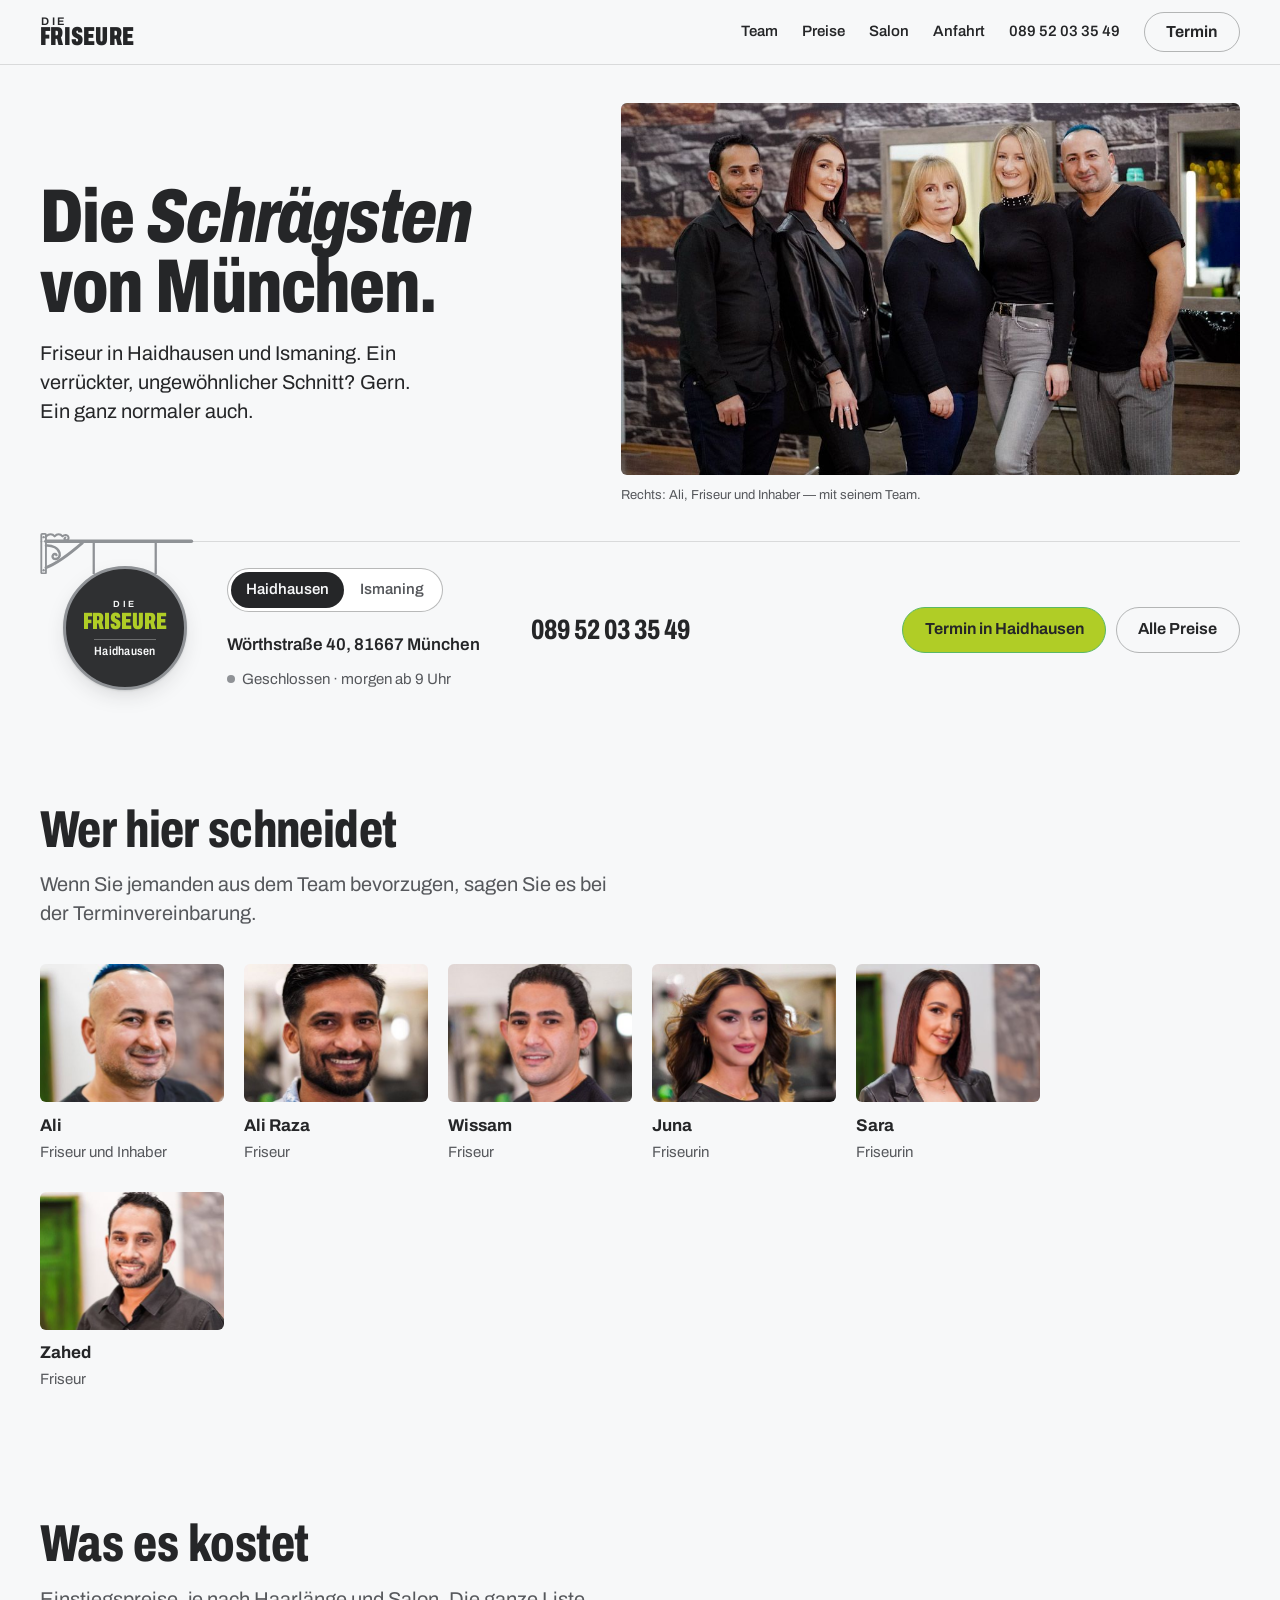
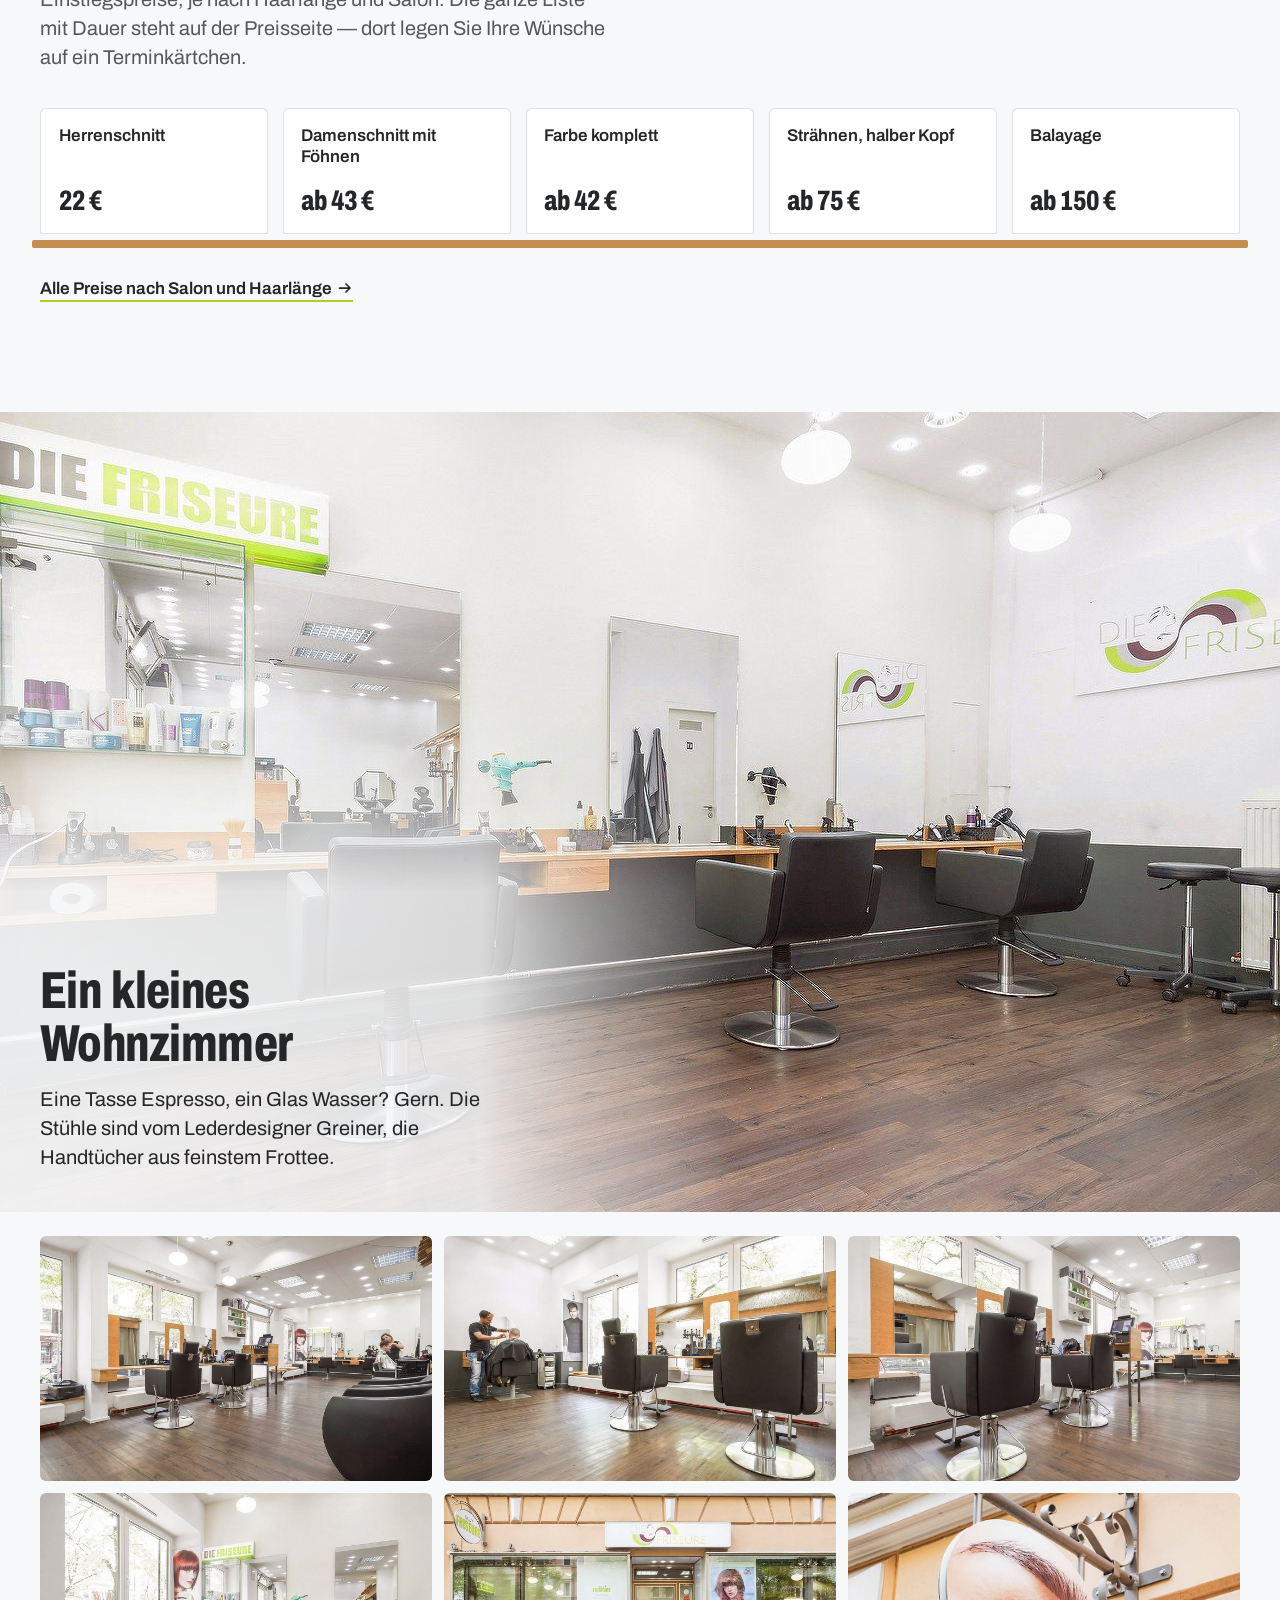
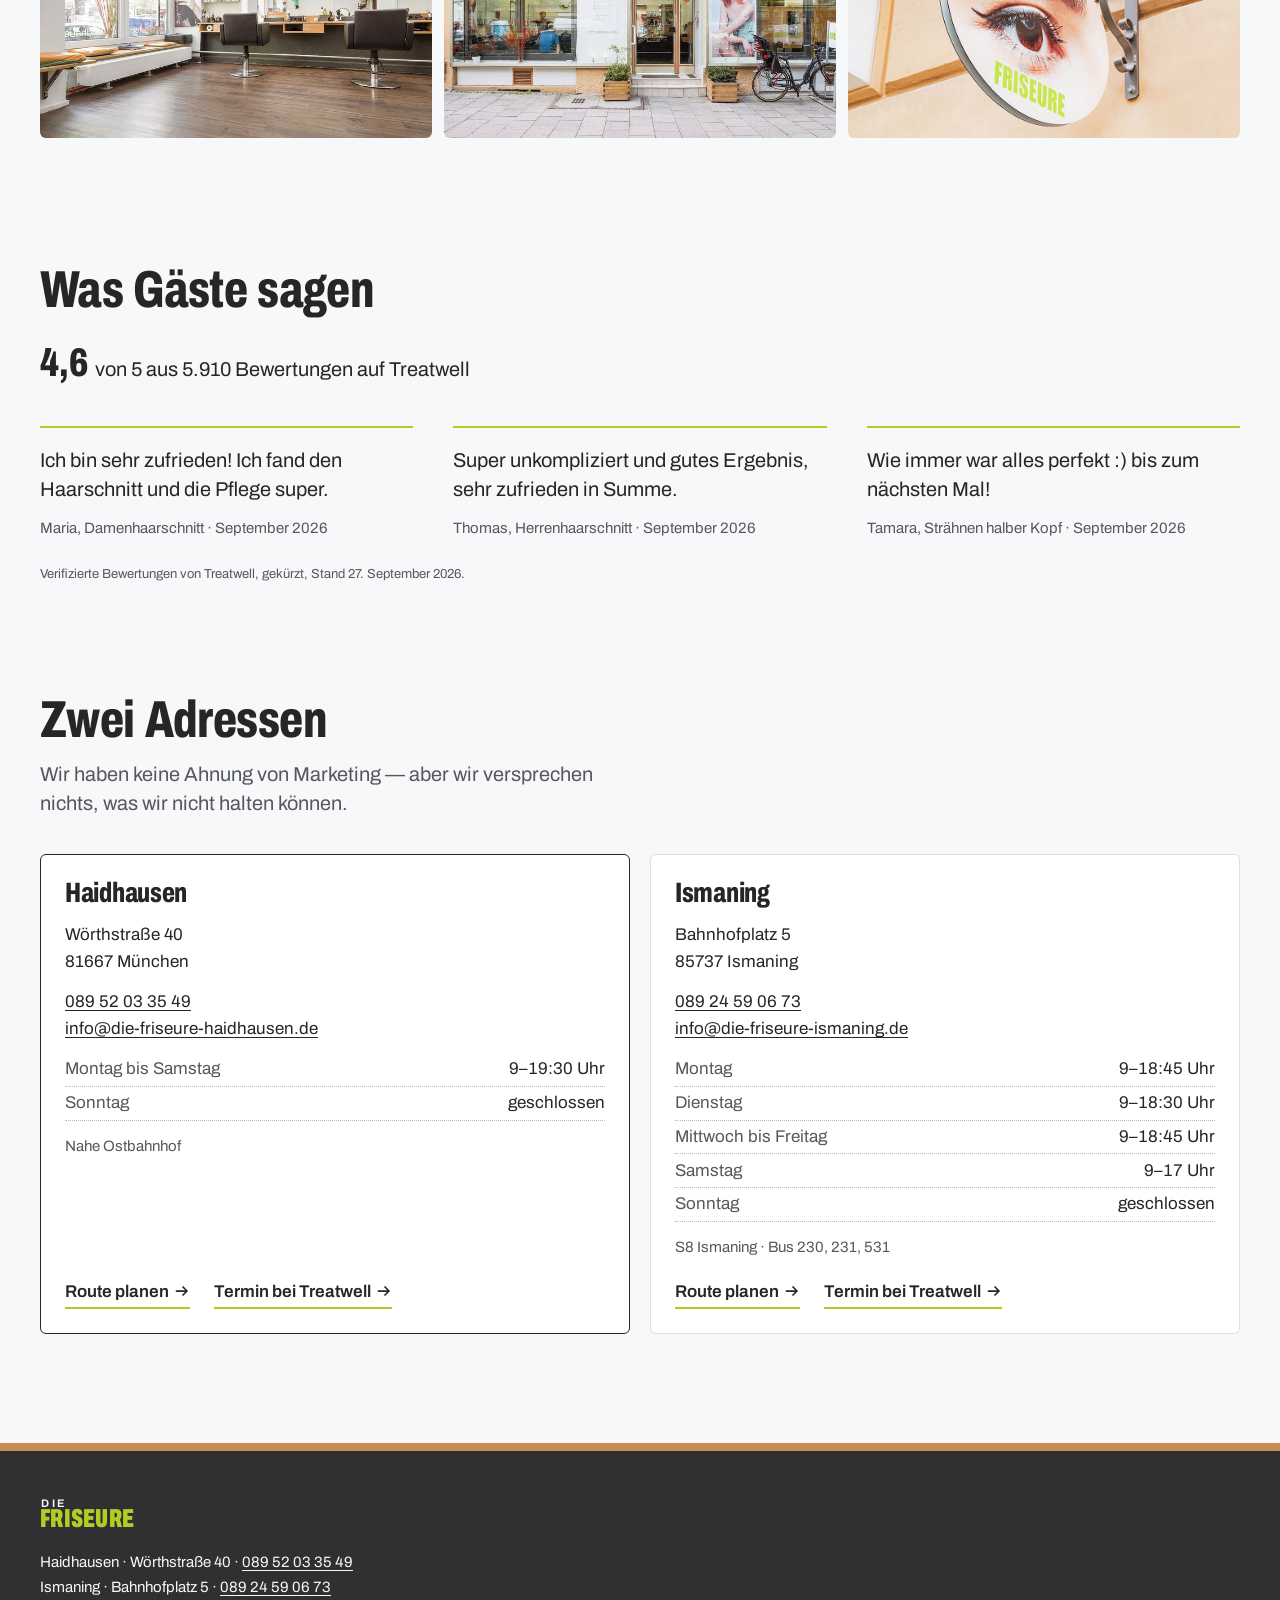
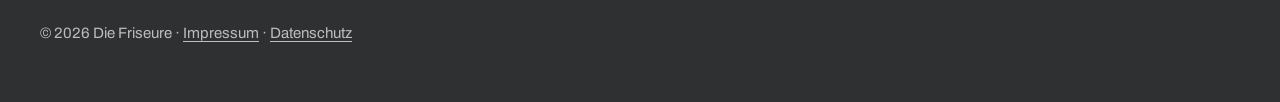
==== commit e579f892: "Schildarm mit Strebe und kräftigeren Strichen, Übergabe ergänzt - Arm liest auch mit 115 px Breite a" ====
--- a/index.html
+++ b/index.html
@@ -65,14 +65,15 @@
           <svg class="schild-arm" viewBox="0 0 150 40" width="150" height="40" focusable="false">
             <!-- Nachgezeichnet nach dem Foto des Nasenschilds (bilder/salon/haidhausen-schild.jpg),
                  gespiegelt: Wandplatte mit zwei Bolzen, Rohr, Wellenstrebe mit Schnecke
-                 darüber, S-Schnecke und Haken darunter, zwei Hängestangen. -->
-            <rect x="1.25" y="0.75" width="4.5" height="38.5" rx="0.9" fill="none" stroke="currentColor" stroke-width="1.5"/>
-            <circle cx="3.5" cy="3.6" r="1" fill="currentColor"/>
-            <circle cx="3.5" cy="36.4" r="1" fill="currentColor"/>
+                 darüber, tragende Strebe mit Schnecke darunter, zwei Hängestangen.
+                 Striche so kräftig, dass es auch mit 115 px Breite als Schmiedeeisen liest. -->
+            <rect x="1.25" y="0.9" width="4.5" height="38.2" rx="0.9" fill="none" stroke="currentColor" stroke-width="1.8"/>
+            <circle cx="3.5" cy="4" r="1.15" fill="currentColor"/>
+            <circle cx="3.5" cy="36" r="1.15" fill="currentColor"/>
             <path d="M5.75 8H146.5" stroke="currentColor" stroke-width="3.5" stroke-linecap="round" fill="none"/>
-            <path d="M5.75 2.2c2.2-1.6 4.4-1.6 5.6 0 1.2-1.6 3.4-1.6 5.6 0 1.2-1.6 3.4-1.6 5.6 0 1.4-1.4 3.6-1.2 4.4.6.7 1.6-.3 3.2-1.9 3.1-1.2-.1-1.7-1.3-1.1-2.1" stroke="currentColor" stroke-width="1.4" stroke-linecap="round" stroke-linejoin="round" fill="none"/>
-            <path d="M19.4 11.8a1.7 1.7 0 1 0-2.6-1.5c0 2.4-1.2 4.8-3.6 7.6-2.6 3-4.3 6.3-3.9 10 .3 2.9 2 4.9 4.1 5 1.7.1 2.8-1.1 2.6-2.4-.2-1.1-1.4-1.6-2.3-1.1" stroke="currentColor" stroke-width="1.9" stroke-linecap="round" stroke-linejoin="round" fill="none"/>
-            <path d="M5.75 19.5c2.4-.2 3.9 1 3.8 2.6-.1 1.2-1.3 1.8-2.2 1.2" stroke="currentColor" stroke-width="1.5" stroke-linecap="round" fill="none"/>
+            <path d="M6 3.2c2.8-2.6 6-2.6 8.2 0 2.2-2.6 5.4-2.6 7.6 0 1.8-2 5.2-1.8 5.8.8.5 2.2-1.6 3.6-3.2 2.8-1.1-.6-1-2 .1-2.3" stroke="currentColor" stroke-width="2" stroke-linecap="round" stroke-linejoin="round" fill="none"/>
+            <path d="M5.75 33.5C15.5 30 29 20 41 9.6" stroke="currentColor" stroke-width="2.8" stroke-linecap="round" fill="none"/>
+            <path d="M5.75 12.2c6.4-.4 12 2.4 13.2 7.2.8 3.4-1.4 6-4.2 5.8-2.4-.2-3.4-2.6-2-4.2 1-1.1 2.8-.9 3.2.4" stroke="currentColor" stroke-width="2.3" stroke-linecap="round" stroke-linejoin="round" fill="none"/>
             <path d="M52 9.5V40M112 9.5V40" stroke="currentColor" stroke-width="2.2" fill="none"/>
           </svg>
           <div class="schild-scheibe">
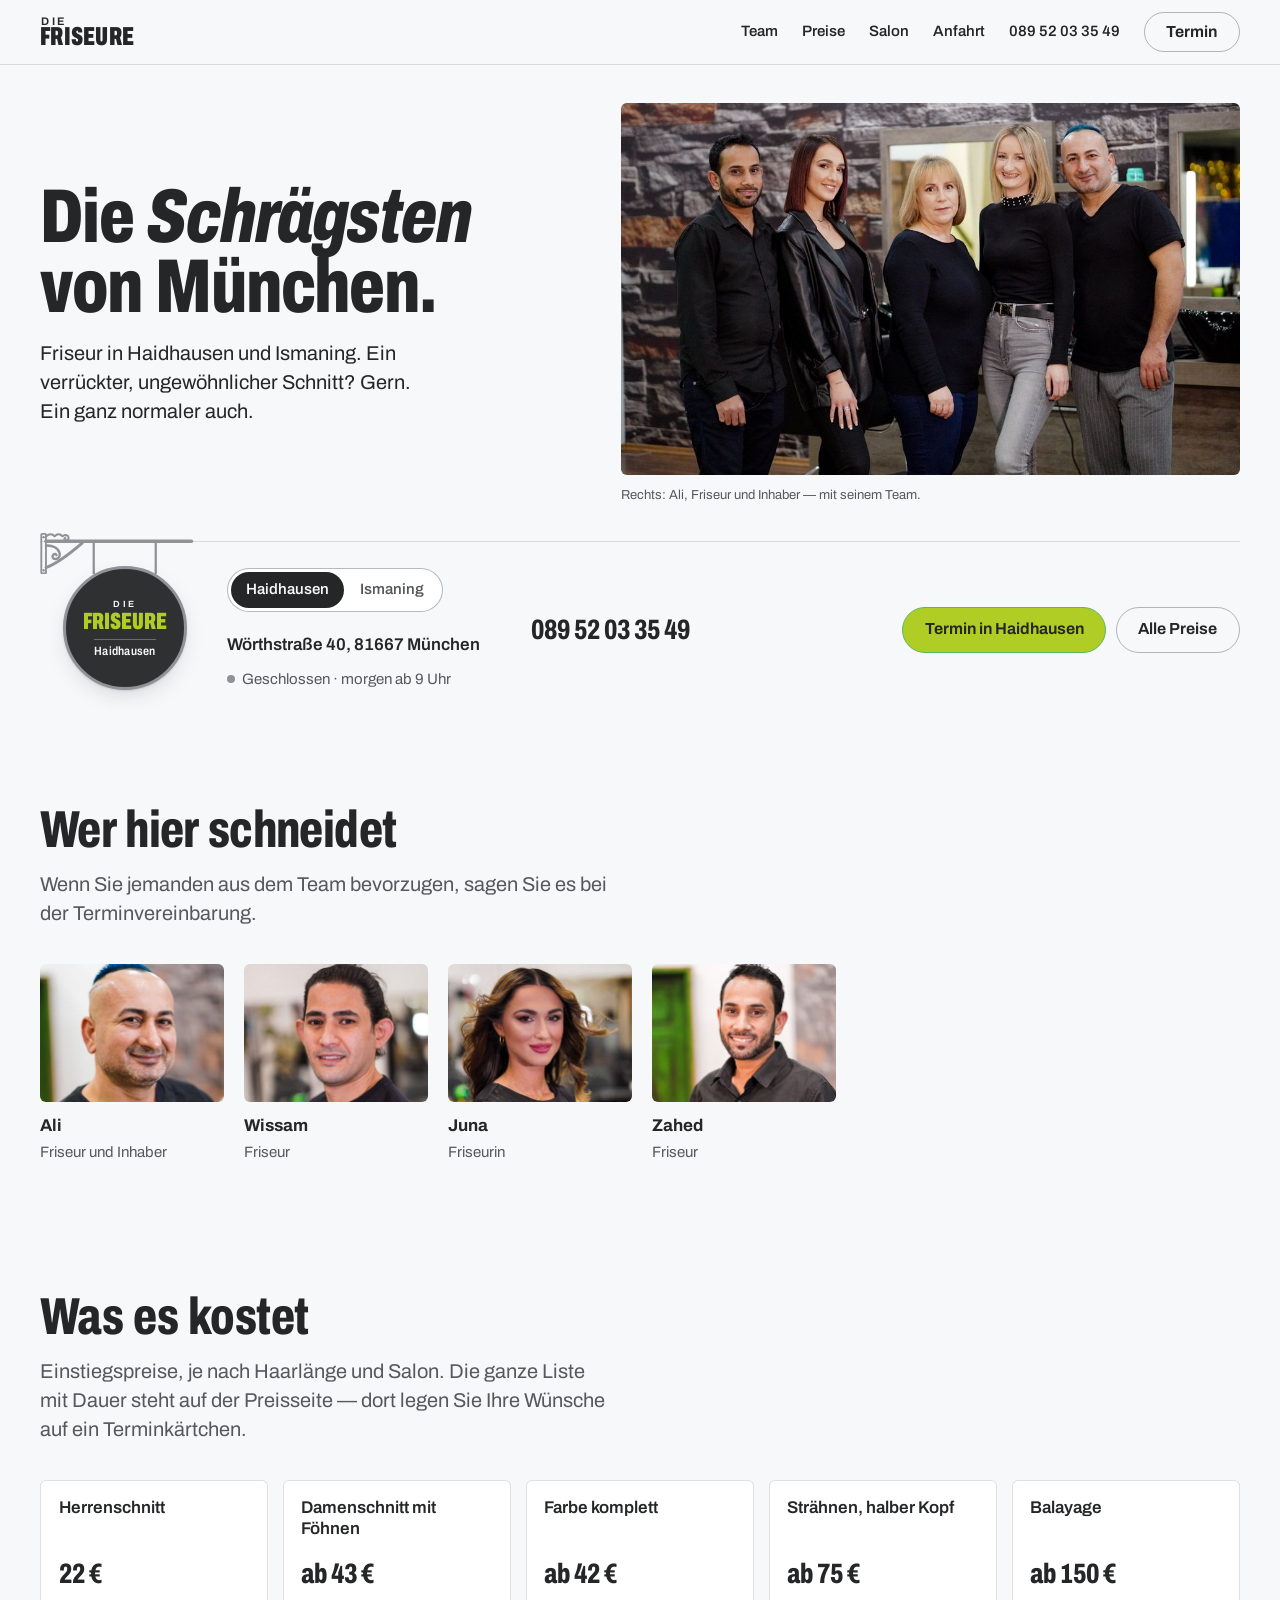
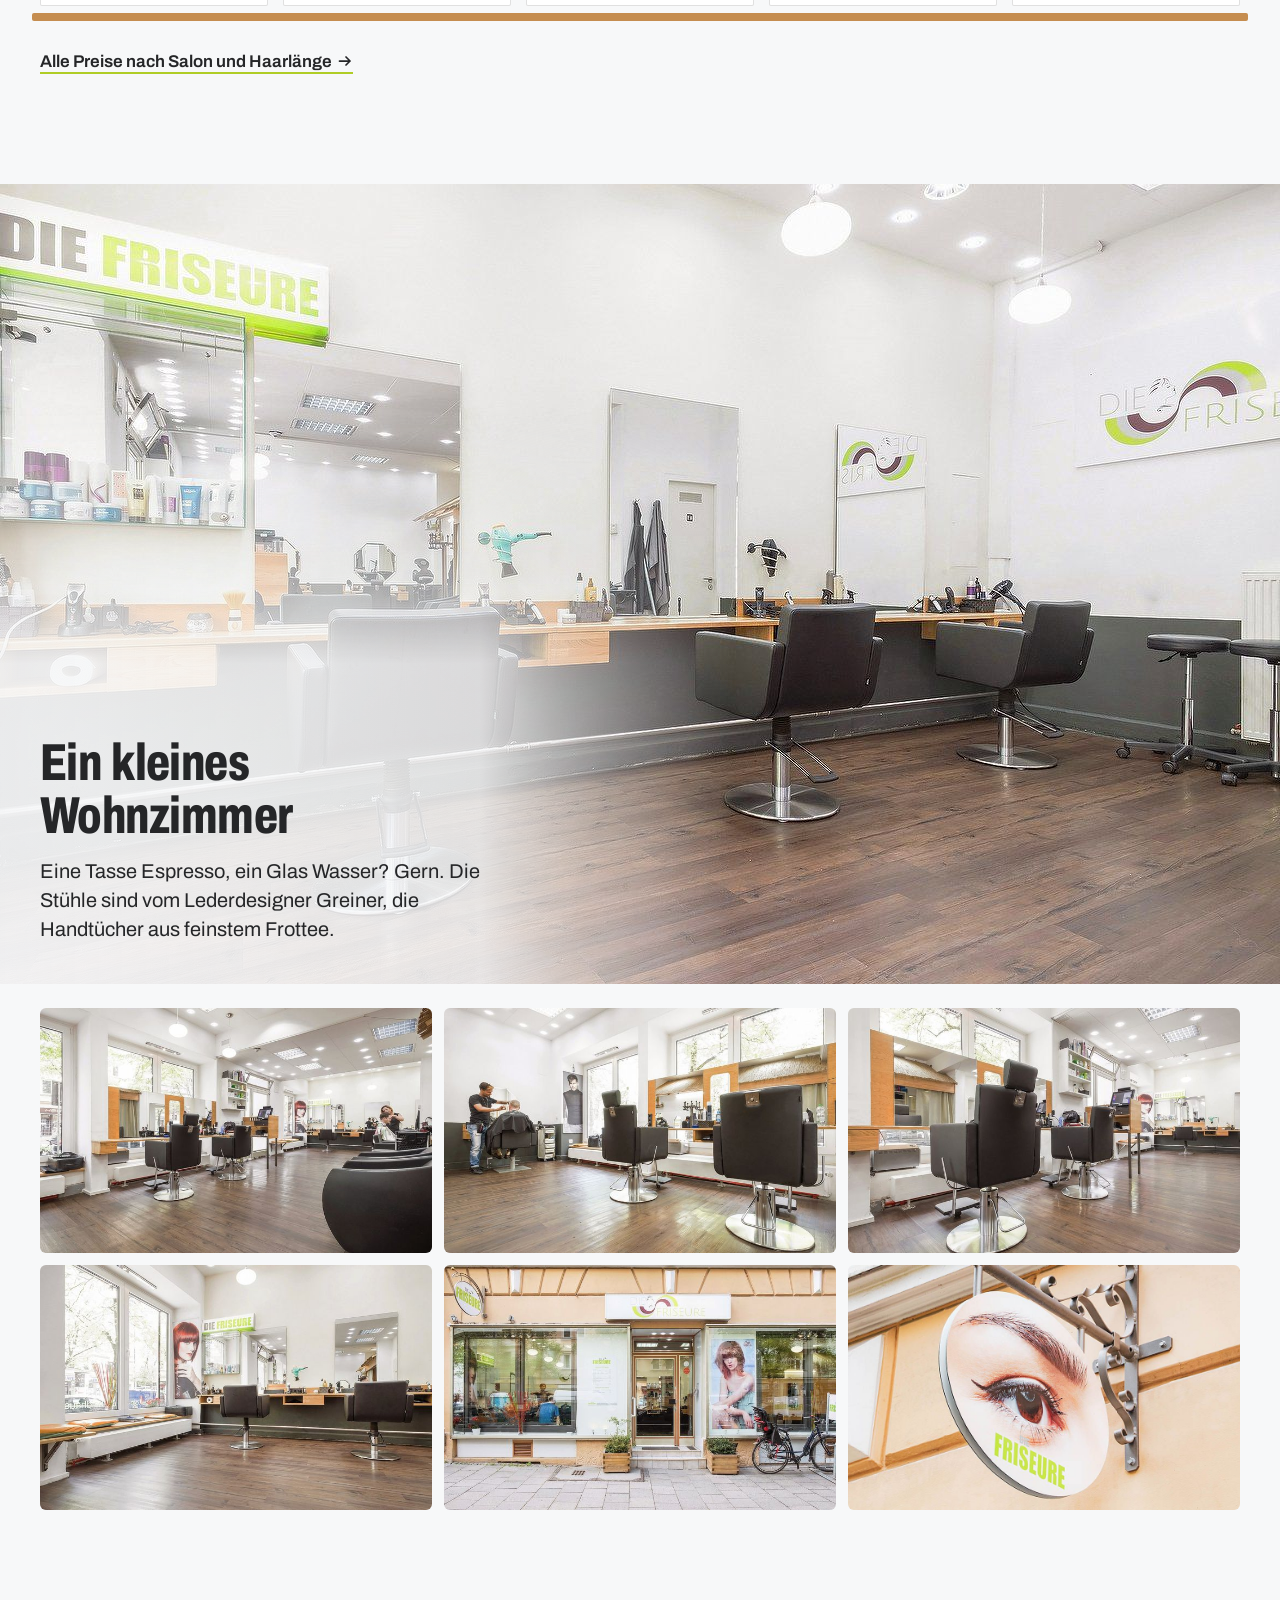
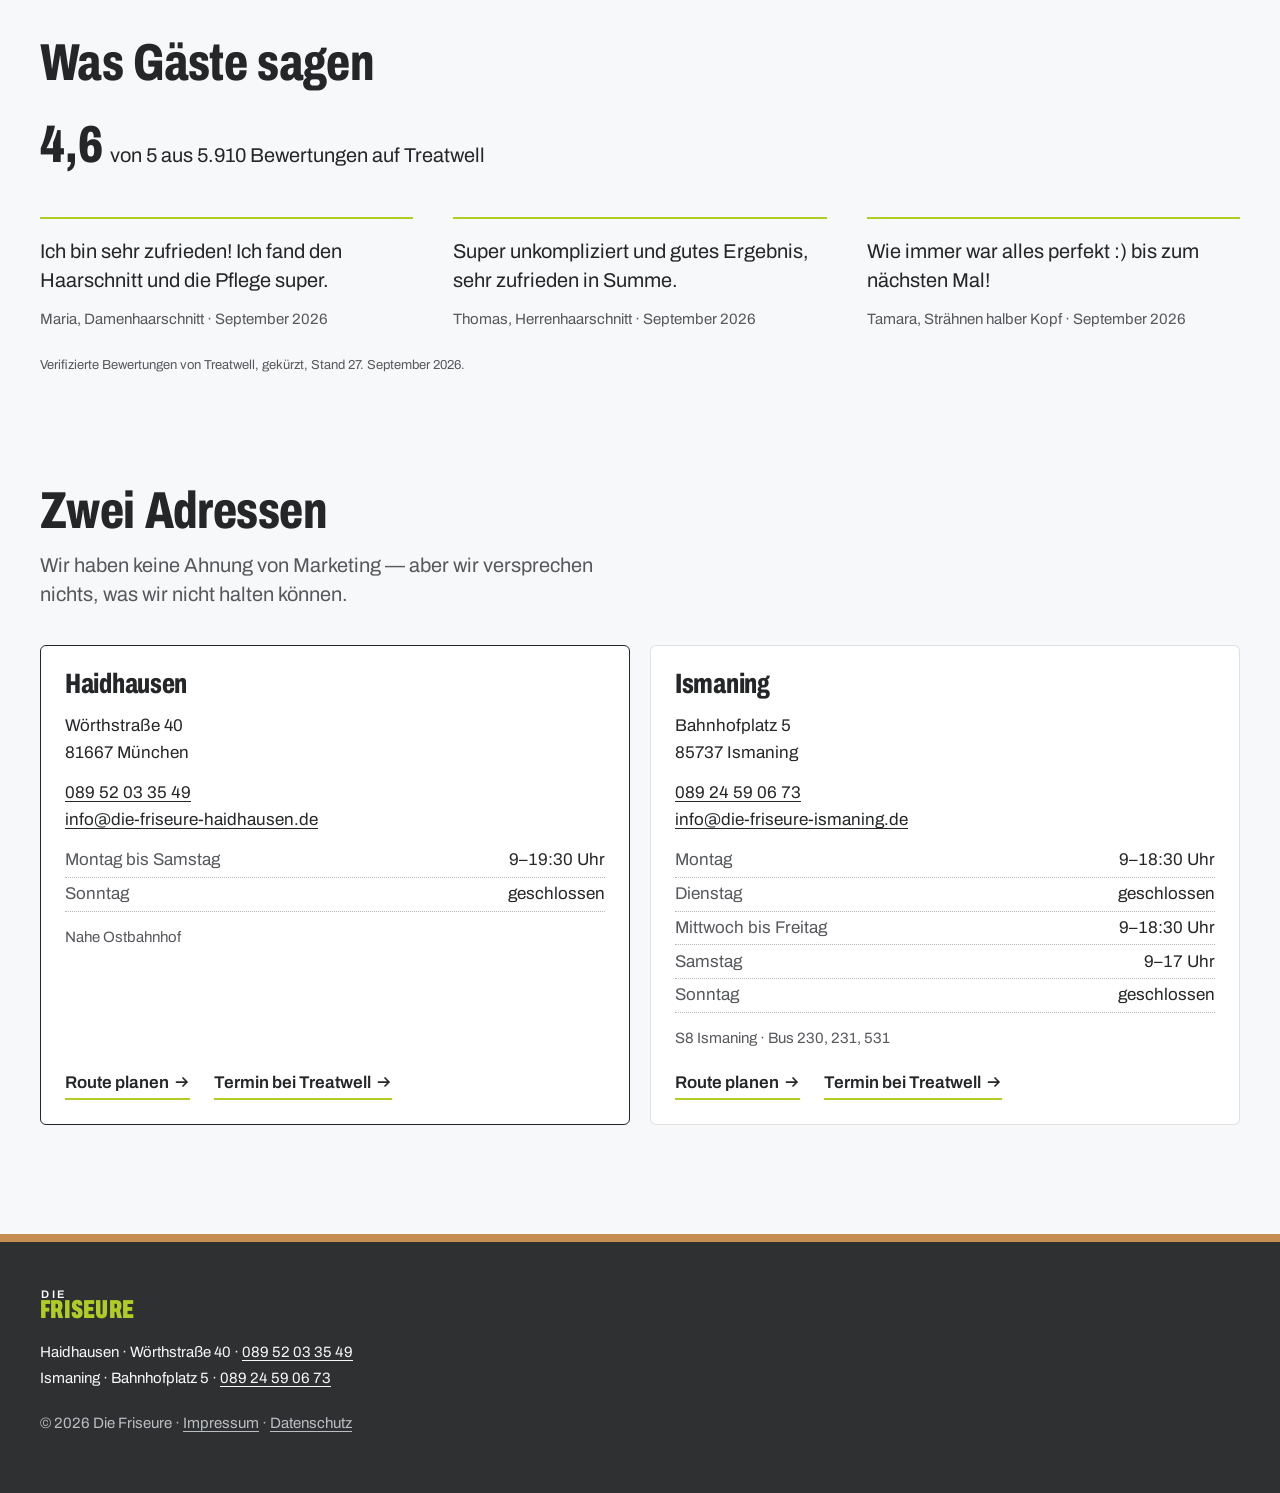
==== commit d4cba6d0: "Abnahme Ismaning: Dienstag zu, bis 18:30; Team aktualisiert; Nägel bei Jasmin - Öffnungszeiten Isman" ====
--- a/index.html
+++ b/index.html
@@ -97,7 +97,7 @@
           <p class="salon-adresse" data-nur="h"><span class="am-stueck">Wörthstraße 40,</span> <span class="am-stueck">81667 München</span></p>
           <p class="salon-adresse" data-nur="i"><span class="am-stueck">Bahnhofplatz 5,</span> <span class="am-stueck">85737 Ismaning</span></p>
           <p class="salon-heute" data-nur="h" data-zeiten="1-6 09:00-19:30">Mo–Sa 9–19:30 Uhr</p>
-          <p class="salon-heute" data-nur="i" data-zeiten="1 09:00-18:45;2 09:00-18:30;3-5 09:00-18:45;6 09:00-17:00">Mo–Fr 9–18:45, Di bis 18:30, Sa 9–17 Uhr</p>
+          <p class="salon-heute" data-nur="i" data-zeiten="1 09:00-18:30;3-5 09:00-18:30;6 09:00-17:00">Mo, Mi–Fr 9–18:30, Sa 9–17 Uhr, Di geschlossen</p>
           <p class="salon-tel" data-nur="h"><a href="tel:+498952033549">089 52 03 35 49</a></p>
           <p class="salon-tel" data-nur="i"><a href="tel:+498924590673">089 24 59 06 73</a></p>
           <div class="knopfreihe">
@@ -116,13 +116,12 @@
     </div>
     <ul class="gesichter mitte" role="list">
       <li class="gesicht"><img src="bilder/team/ali.jpg" width="369" height="277" alt="Ali" loading="lazy"><span class="gesicht-name">Ali</span><span class="gesicht-rolle">Friseur und Inhaber</span></li>
-      <li class="gesicht" data-nur="h"><img src="bilder/team/ali-raza.jpg" width="369" height="277" alt="Ali Raza" loading="lazy"><span class="gesicht-name">Ali Raza</span><span class="gesicht-rolle">Friseur</span></li>
       <li class="gesicht" data-nur="h"><img src="bilder/team/wissam.jpg" width="369" height="277" alt="Wissam" loading="lazy"><span class="gesicht-name">Wissam</span><span class="gesicht-rolle">Friseur</span></li>
       <li class="gesicht" data-nur="h"><img src="bilder/team/juna.jpg" width="369" height="277" alt="Juna" loading="lazy"><span class="gesicht-name">Juna</span><span class="gesicht-rolle">Friseurin</span></li>
-      <li class="gesicht" data-nur="h"><img src="bilder/team/sara.jpg" width="369" height="277" alt="Sara" loading="lazy"><span class="gesicht-name">Sara</span><span class="gesicht-rolle">Friseurin</span></li>
       <li class="gesicht" data-nur="h"><img src="bilder/team/zahed.jpg" width="369" height="277" alt="Zahed" loading="lazy"><span class="gesicht-name">Zahed</span><span class="gesicht-rolle">Friseur</span></li>
       <li class="gesicht" data-nur="i"><img src="bilder/team/ania.jpg" width="369" height="277" alt="Ania" loading="lazy"><span class="gesicht-name">Ania</span><span class="gesicht-rolle">Friseurin</span></li>
       <li class="gesicht" data-nur="i"><img src="bilder/team/kimi.jpg" width="369" height="277" alt="Kimi" loading="lazy"><span class="gesicht-name">Kimi</span><span class="gesicht-rolle">Friseurin</span></li>
+      <li class="gesicht gesicht-ohne-bild" data-nur="i"><span class="gesicht-scheibe" aria-hidden="true"><span>J</span></span><span class="gesicht-name">Jasmin</span><span class="gesicht-rolle">Nägel</span></li>
     </ul>
   </section>
 
@@ -210,9 +209,9 @@
           <p>Bahnhofplatz 5<br>85737 Ismaning</p>
           <p><a href="tel:+498924590673">089 24 59 06 73</a><br><a href="mailto:info@die-friseure-ismaning.de">info@die-friseure-ismaning.de</a></p>
           <dl class="zeiten">
-            <div><dt>Montag</dt><dd>9–18:45 Uhr</dd></div>
-            <div><dt>Dienstag</dt><dd>9–18:30 Uhr</dd></div>
-            <div><dt>Mittwoch bis Freitag</dt><dd>9–18:45 Uhr</dd></div>
+            <div><dt>Montag</dt><dd>9–18:30 Uhr</dd></div>
+            <div><dt>Dienstag</dt><dd>geschlossen</dd></div>
+            <div><dt>Mittwoch bis Freitag</dt><dd>9–18:30 Uhr</dd></div>
             <div><dt>Samstag</dt><dd>9–17 Uhr</dd></div>
             <div><dt>Sonntag</dt><dd>geschlossen</dd></div>
           </dl>
--- a/stil.css
+++ b/stil.css
@@ -515,6 +515,7 @@
 .gesicht {
   width: 11.5rem;           /* 369 px Vorlage: auch bei doppelter Dichte nicht gezogen */
   display: grid;
+  align-content: start;
   gap: 0.1rem;
 }
 .gesicht img {
@@ -522,6 +523,30 @@
   border-radius: var(--ecke);
   margin-bottom: 0.55rem;
   background: var(--wand-tief);
+}
+/* Noch ohne Porträt: die Scheibe des Nasenschilds mit der Initiale —
+   gleiche Fläche wie ein Foto, damit die Reihe ruhig bleibt. */
+.gesicht-scheibe {
+  display: grid;
+  place-items: center;
+  aspect-ratio: 369 / 277;
+  margin-bottom: 0.55rem;
+  border-radius: var(--ecke);
+  background: var(--wand-tief);
+}
+.gesicht-scheibe span {
+  display: grid;
+  place-items: center;
+  width: 42%;
+  aspect-ratio: 1;
+  border-radius: 50%;
+  background: var(--sockel);
+  border: 2px solid var(--metall);
+  color: var(--limette);
+  font-size: 1.75rem;
+  font-weight: 860;
+  font-stretch: 62%;
+  line-height: 1;
 }
 .gesicht-name { font-weight: 700; font-size: 1.0625rem; }
 .gesicht-rolle { font-size: 0.9375rem; color: var(--grau); }
@@ -649,7 +674,7 @@
 /* Stimmen */
 .wertung { margin-top: 1rem; font-size: var(--t-gross); }
 .wertung strong {
-  font-size: 2.5rem;
+  font-size: var(--t-h2);
   font-weight: 820;
   font-stretch: var(--schmal);
   margin-right: 0.2rem;
@@ -839,7 +864,7 @@
   margin-left: auto;
   white-space: nowrap;
   font-weight: 750;
-  font-size: 1.125rem;
+  font-size: var(--t-text);
   font-variant-numeric: tabular-nums;
 }
 .ab { font-weight: 500; font-size: 0.9375rem; color: var(--grau); }
@@ -1129,11 +1154,9 @@
   .auftakt-bild { margin-inline: calc(-1 * var(--rand)); }
   .auftakt-bild img { border-radius: 0; }
   .auftakt-bild figcaption { padding-inline: var(--rand); }
-  .auftakt h1 { font-size: clamp(2.6rem, 11.5vw, 3.4rem); }
   .auftakt-satz { font-size: 1rem; margin-top: 0.7rem; max-width: none; }
   .salon { gap: 0.9rem; margin-top: 0; padding-top: 1.1rem; }
   .salon-angaben .schalter { margin-bottom: 0.35rem; }
-  .salon-heute { font-size: 0.875rem; }
   .schild { --d: 5.75rem; }
   .knopfreihe .knopf-linie { display: none; }
   .knopfreihe .knopf-lampe { min-height: 3rem; }
@@ -1186,7 +1209,6 @@
 @media (max-width: 23.5rem) {
   .schild { --d: 5.5rem; }
   .schalter label { padding-inline: 0.6rem; }
-  .auftakt h1 { font-size: 2.5rem; }
 }
 
 @media (min-width: 40.01rem) and (max-width: 64rem) {
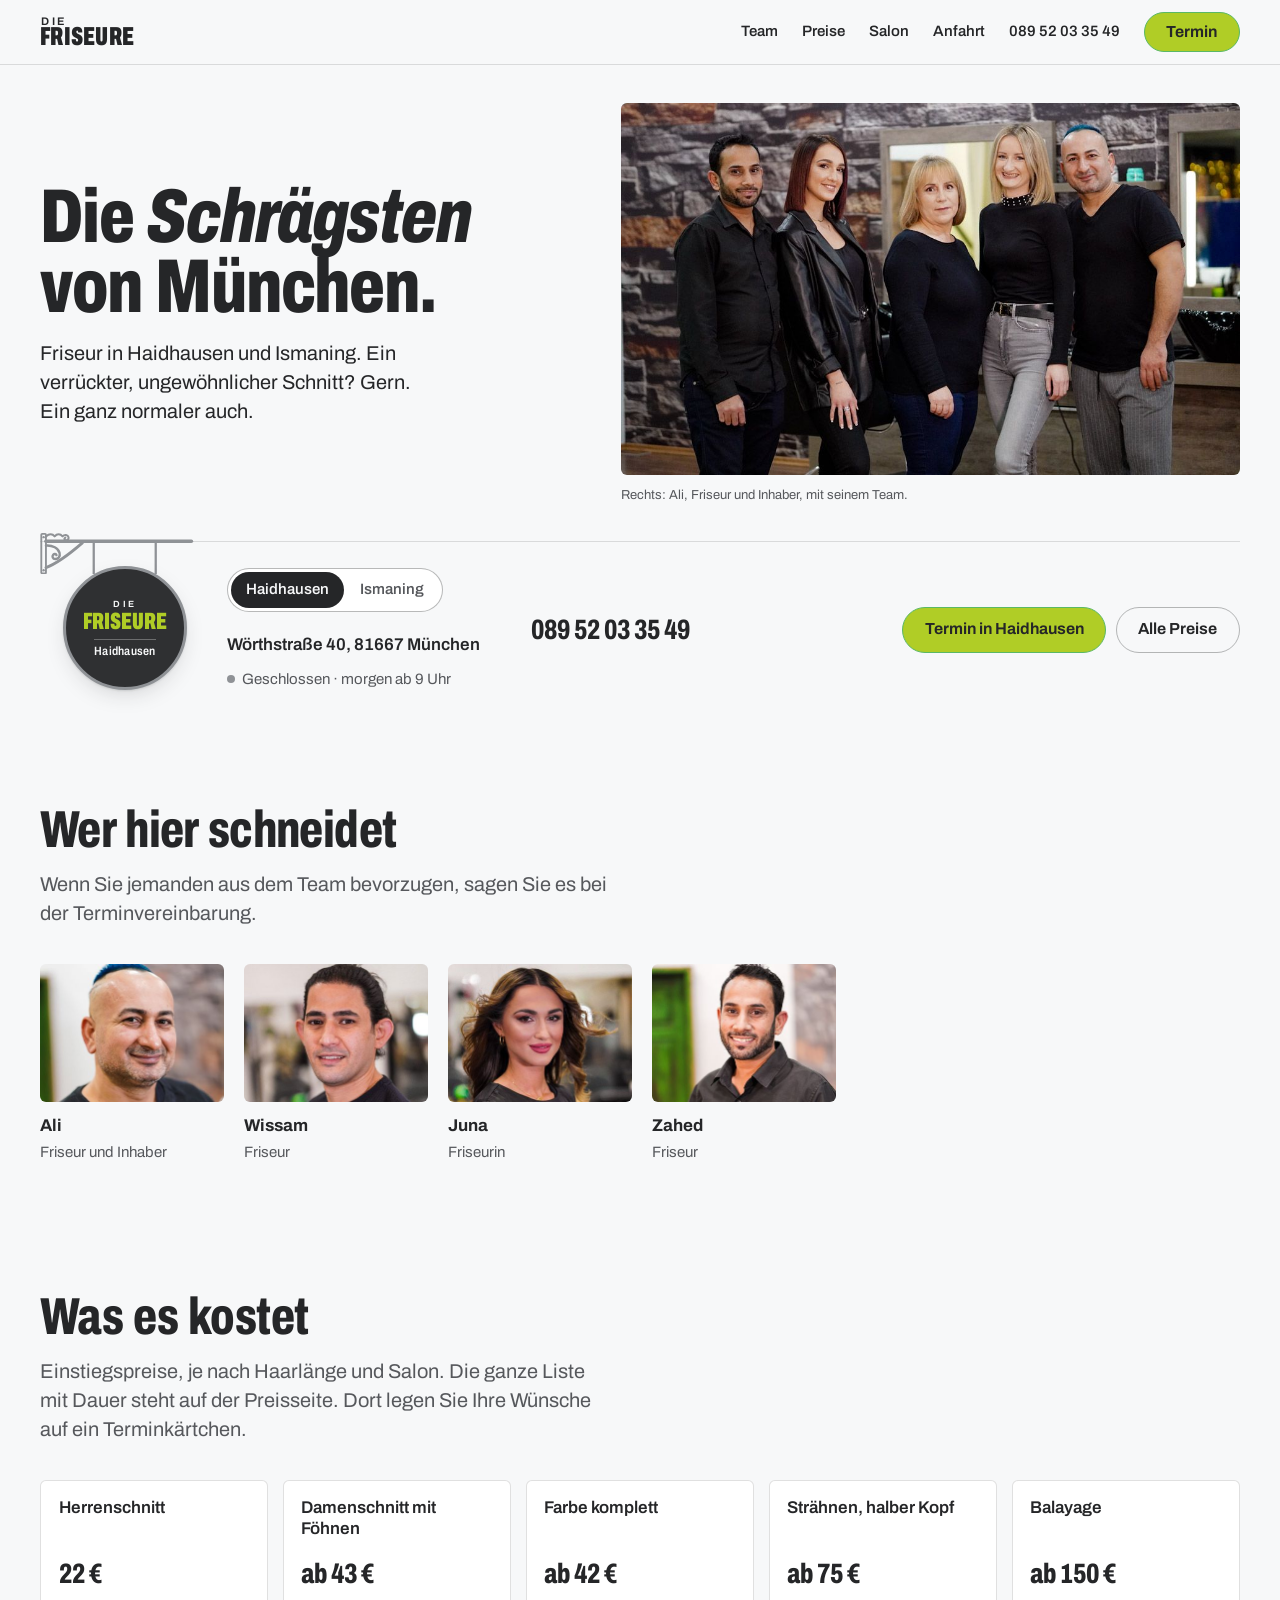
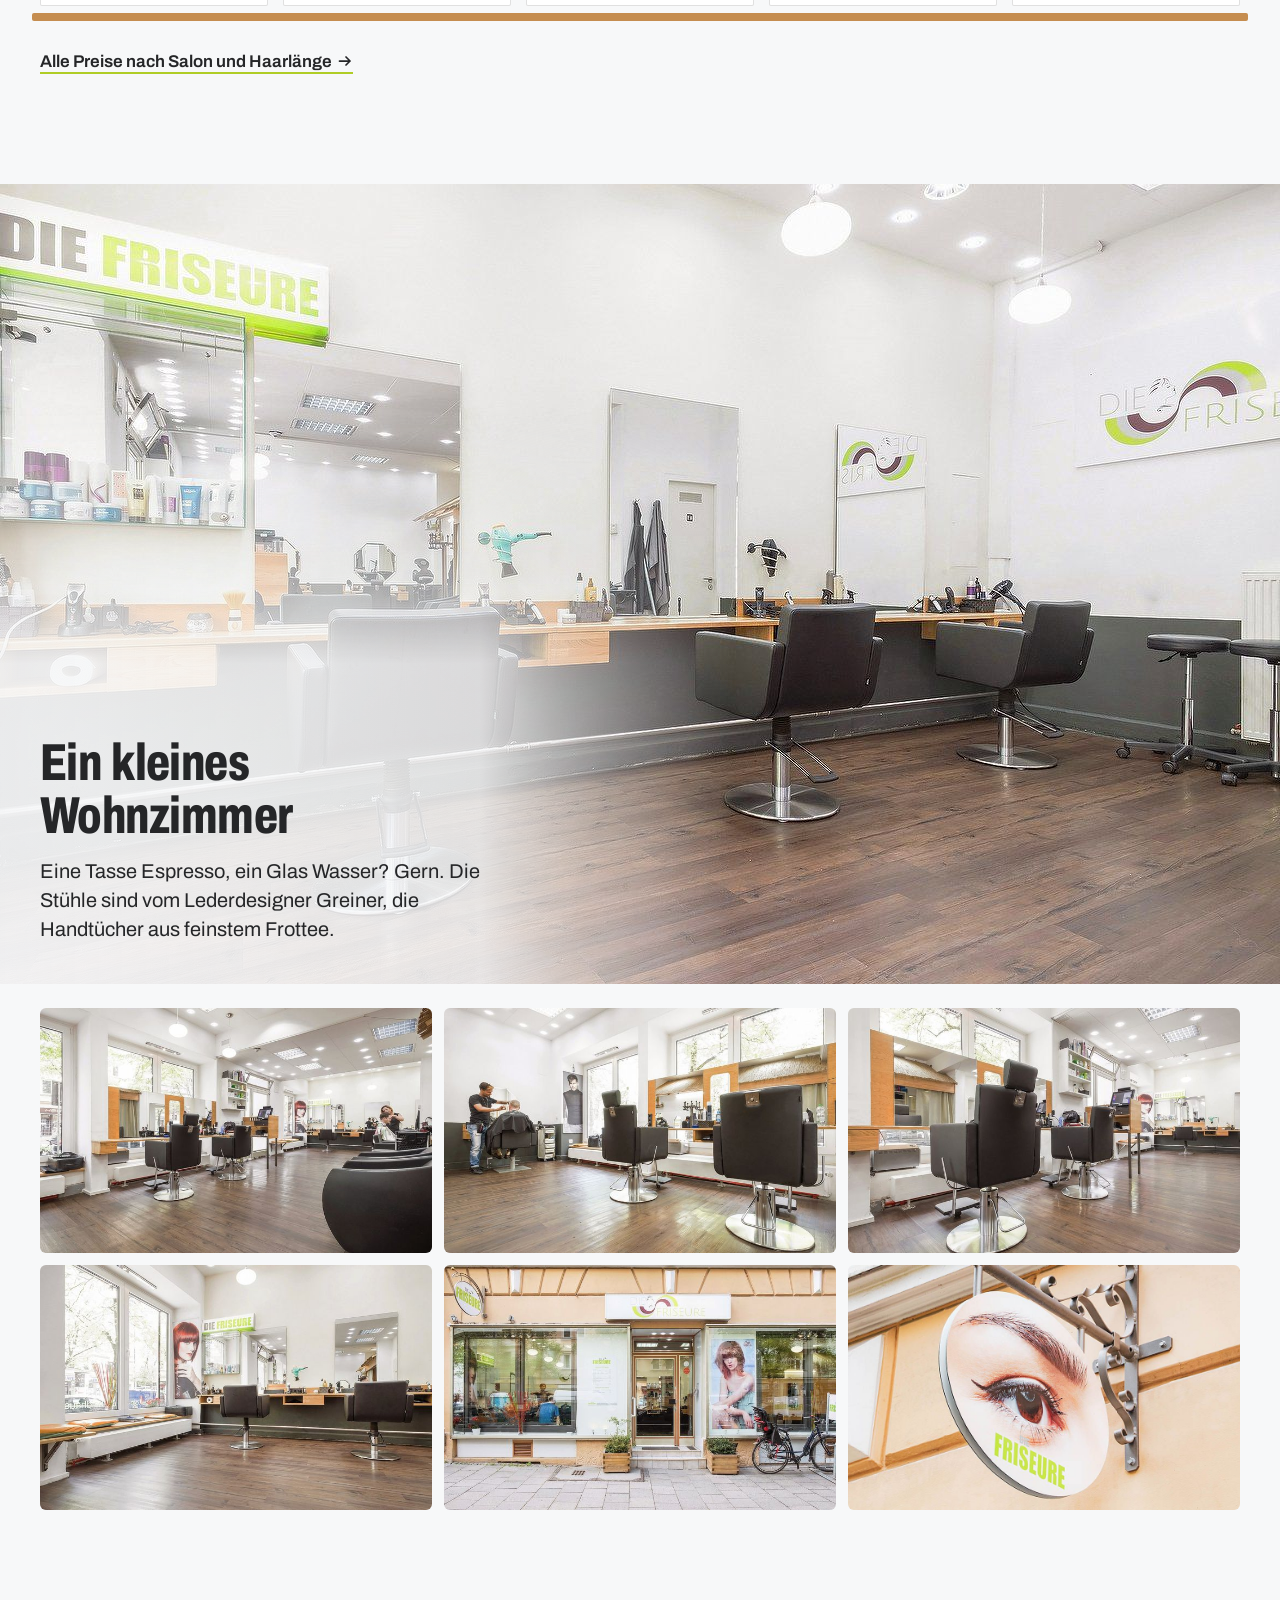
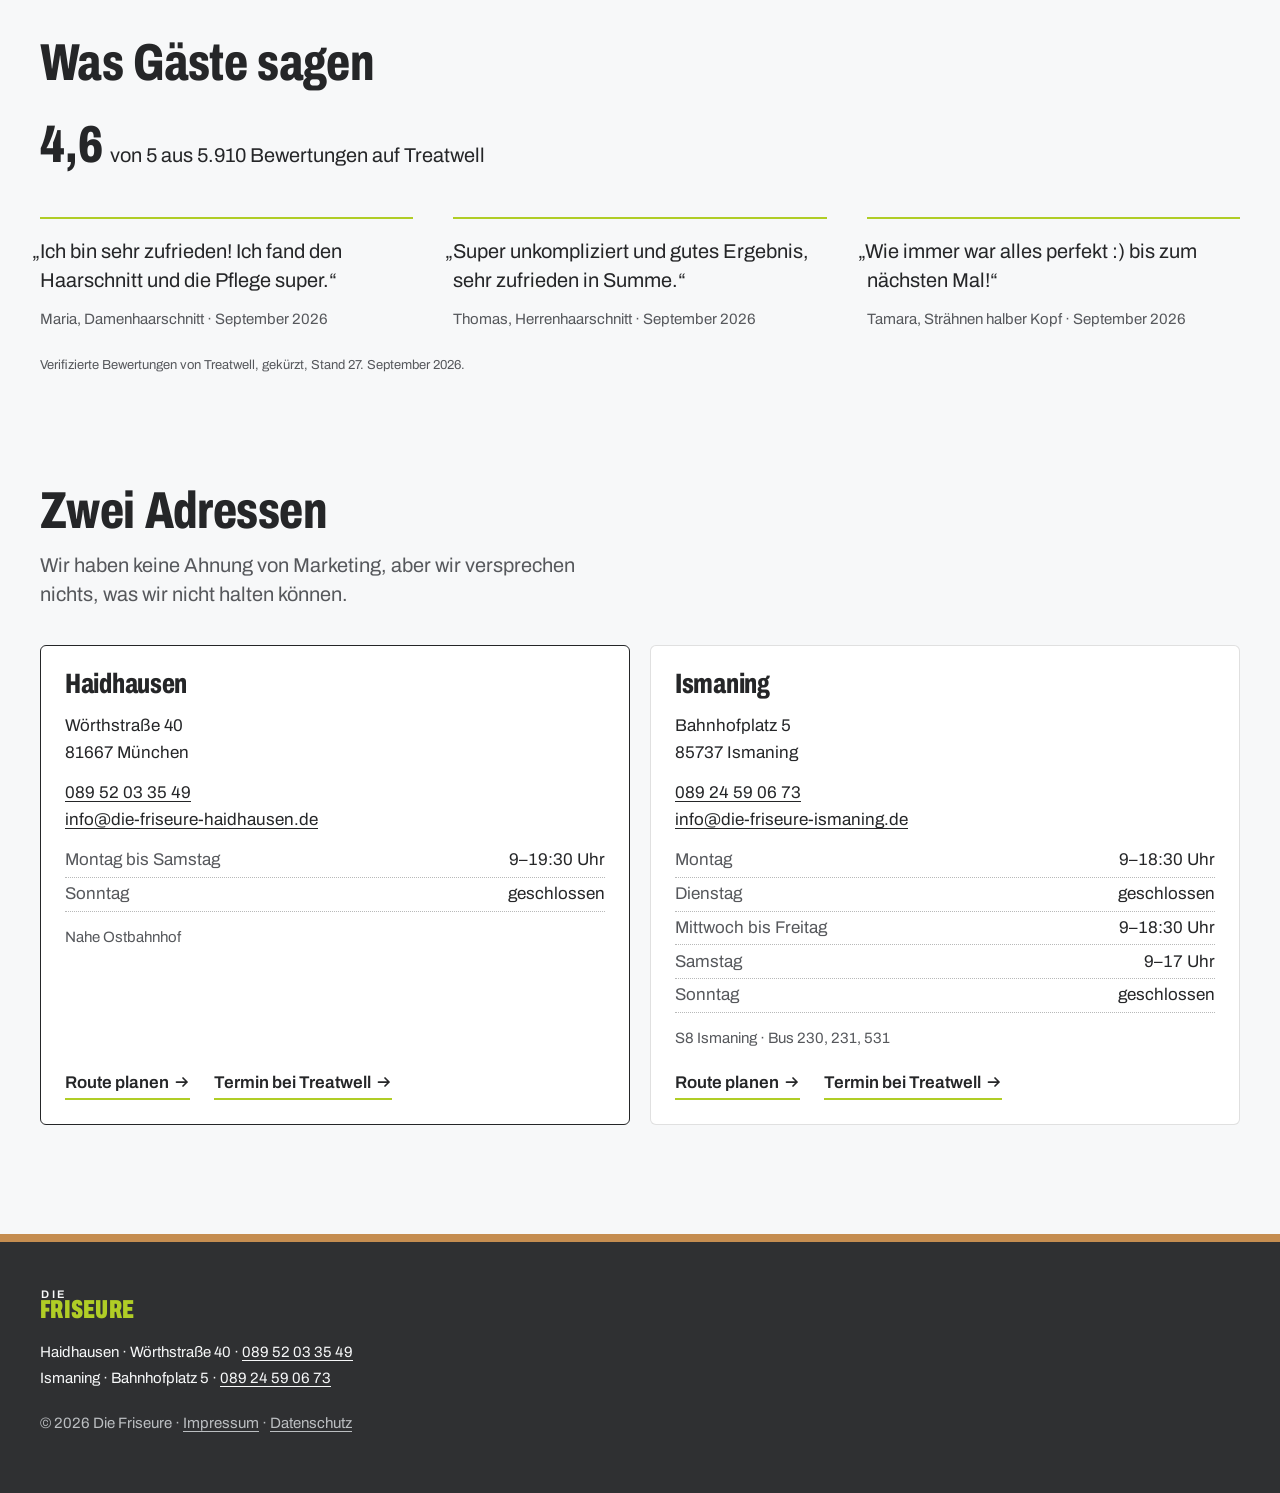
==== commit e23320be: "Fassung 2 wird Hauptseite, Gedankenstriche aus sichtbaren Texten - index.html, preise.html, stil.css" ====
--- a/index.html
+++ b/index.html
@@ -4,7 +4,7 @@
 <meta charset="utf-8">
 <meta name="viewport" content="width=device-width, initial-scale=1">
 <title>Die Friseure · Friseur in Haidhausen und Ismaning</title>
-<meta name="description" content="Die Friseure: Salons in der Wörthstraße 40 in München-Haidhausen und am Bahnhofplatz 5 in Ismaning. Schneiden, Farbe, Strähnen, Balayage — Preise, Team und Termin.">
+<meta name="description" content="Die Friseure: Salons in der Wörthstraße 40 in München-Haidhausen und am Bahnhofplatz 5 in Ismaning. Schneiden, Farbe, Strähnen, Balayage. Preise, Team und Termin.">
 <meta name="theme-color" content="#f8f9fa">
 <link rel="preload" href="schrift/Archivo.woff2" as="font" type="font/woff2" crossorigin>
 <link rel="icon" href="bilder/zeichen.svg" type="image/svg+xml">
@@ -40,6 +40,7 @@
       <a href="#salon">Salon</a>
       <a href="#anfahrt">Anfahrt</a>
     </nav>
+    <span class="leiste-kapitel" aria-hidden="true"></span>
     <a class="leiste-tel" data-nur="h" href="tel:+498952033549">089 52 03 35 49</a>
     <a class="leiste-tel" data-nur="i" href="tel:+498924590673">089 24 59 06 73</a>
     <a class="knopf knopf-lampe leiste-knopf" data-nur="h" href="https://www.treatwell.de/ort/die-friseure-aus-haidhausen/" rel="noopener">Termin</a>
@@ -52,7 +53,7 @@
   <section class="auftakt mitte" aria-labelledby="auftakt-titel">
     <figure class="auftakt-bild">
       <img src="bilder/team/team.jpg" srcset="bilder/team/team-640.jpg 640w, bilder/team/team.jpg 1000w" sizes="(min-width: 64rem) 56vw, 100vw" width="1000" height="600" alt="Das Team von Die Friseure vor der Steinwand im Salon: drei Friseurinnen und zwei Friseure in Schwarz, rechts Ali mit blau gefärbtem Haarkamm.">
-      <figcaption>Rechts: Ali, Friseur und Inhaber — mit seinem Team.</figcaption>
+      <figcaption>Rechts: Ali, Friseur und Inhaber, mit seinem Team.</figcaption>
     </figure>
 
     <div class="auftakt-text">
@@ -111,7 +112,7 @@
 
   <section class="kapitel" id="team" aria-labelledby="team-titel">
     <div class="mitte">
-      <h2 id="team-titel">Wer hier schneidet</h2>
+      <h2 id="team-titel" data-nr="01" data-kurz="Team">Wer hier schneidet</h2>
       <p class="kapitel-satz">Wenn Sie jemanden aus dem Team bevorzugen, sagen Sie es bei der Terminvereinbarung.</p>
     </div>
     <ul class="gesichter mitte" role="list">
@@ -127,8 +128,8 @@
 
   <section class="kapitel kapitel-preise" id="preise" aria-labelledby="preise-titel">
     <div class="mitte">
-      <h2 id="preise-titel">Was es kostet</h2>
-      <p class="kapitel-satz">Einstiegspreise, je nach Haarlänge und Salon. Die ganze Liste mit Dauer steht auf der Preisseite — dort legen Sie Ihre Wünsche auf ein Terminkärtchen.</p>
+      <h2 id="preise-titel" data-nr="02" data-kurz="Preise">Was es kostet</h2>
+      <p class="kapitel-satz">Einstiegspreise, je nach Haarlänge und Salon. Die ganze Liste mit Dauer steht auf der Preisseite. Dort legen Sie Ihre Wünsche auf ein Terminkärtchen.</p>
       <ul class="etiketten" role="list">
 <!-- einstieg:start -->
 <li class="etikett"><a href="preise.html#herren"><span class="etikett-name">Herrenschnitt</span><span class="etikett-preis">22&nbsp;€</span></a></li>
@@ -147,7 +148,7 @@
       <img class="wohnzimmer-bild" data-nur="h" src="bilder/salon/haidhausen-theke.jpg" srcset="bilder/salon/haidhausen-theke-720.jpg 720w, bilder/salon/haidhausen-theke.jpg 1280w" sizes="100vw" width="1280" height="800" alt="Der Salon in Haidhausen: schwarze Lederstühle vor der Eichenablage, darüber Spiegel, dahinter die Fenster zur Wörthstraße." loading="lazy">
       <img class="wohnzimmer-bild" data-nur="i" src="bilder/salon/ismaning-steinwand.jpg" srcset="bilder/salon/ismaning-steinwand-720.jpg 720w, bilder/salon/ismaning-steinwand.jpg 1280w" sizes="100vw" width="1280" height="800" alt="Der Salon in Ismaning: schwarze Friseurstühle vor der Steinwand, Holzboden, Spiegel mit Ablagen." loading="lazy">
       <div class="wohnzimmer-text mitte">
-        <h2 id="salon-titel">Ein kleines Wohnzimmer</h2>
+        <h2 id="salon-titel" data-nr="03" data-kurz="Salon">Ein kleines Wohnzimmer</h2>
         <p>Eine Tasse Espresso, ein Glas Wasser? Gern. Die Stühle sind vom Lederdesigner Greiner, die Handtücher aus feinstem Frottee.</p>
       </div>
     </div>
@@ -171,7 +172,7 @@
 
   <section class="kapitel" id="stimmen" aria-labelledby="stimmen-titel">
     <div class="mitte">
-      <h2 id="stimmen-titel">Was Gäste sagen</h2>
+      <h2 id="stimmen-titel" data-nr="04" data-kurz="Stimmen">Was Gäste sagen</h2>
       <p class="wertung" data-nur="h"><strong>4,6</strong> von 5 aus 5.910 Bewertungen auf Treatwell</p>
       <p class="wertung" data-nur="i"><strong>4,7</strong> von 5 aus 2.850 Bewertungen auf Treatwell</p>
       <ul class="stimmen" role="list" data-nur="h">
@@ -190,8 +191,8 @@
 
   <section class="kapitel kapitel-anfahrt" id="anfahrt" aria-labelledby="anfahrt-titel">
     <div class="mitte">
-      <h2 id="anfahrt-titel">Zwei Adressen</h2>
-      <p class="kapitel-satz">Wir haben keine Ahnung von Marketing — aber wir versprechen nichts, was wir nicht halten können.</p>
+      <h2 id="anfahrt-titel" data-nr="05" data-kurz="Anfahrt">Zwei Adressen</h2>
+      <p class="kapitel-satz">Wir haben keine Ahnung von Marketing, aber wir versprechen nichts, was wir nicht halten können.</p>
       <div class="adressen">
         <article class="adresse" data-ort="h">
           <h3>Haidhausen</h3>
--- a/stil.css
+++ b/stil.css
@@ -197,7 +197,7 @@
   border: 1px solid var(--linie-stark);
   color: var(--anthrazit);
 }
-.knopf:active { transform: translateY(1px); }
+
 @media (hover: hover) and (pointer: fine) {
   .knopf-lampe:hover { background: var(--limette-tief); }
   .knopf-linie:hover { border-color: var(--anthrazit); }
@@ -1217,6 +1217,99 @@
   .stimmen { grid-template-columns: 1fr; gap: 1.5rem; }
 }
 
+/* ============================================================
+   Fassung 2 — Feinschliff (impeccable + emil-design-eng)
+   ============================================================ */
+
+/* Satz: keine einsamen Wörter am Absatzende */
+p, li, dd { text-wrap: pretty; }
+
+/* Knöpfe hören zu: beim Drücken leicht kleiner statt 1 px tiefer */
+.knopf:active, .etikett a:active, .galerie-kachel:active { transform: scale(0.97); }
+.galerie-kachel { transition: transform 0.3s var(--kurve); }
+
+/* Stimmen: deutsche Anführungszeichen, das öffnende hängt in den Rand */
+.stimmen blockquote p::before { content: "„"; margin-left: -0.42em; }
+.stimmen blockquote p::after { content: "“"; }
+
+/* Erster Bildschirm: ein gesetzter Auftritt in zwei Gruppen —
+   erst Team und Satz, dann das Schild-Band. Höchstens zwei Bewegungen
+   gleichzeitig; was steht, steht auch ohne Bewegung. */
+@media (prefers-reduced-motion: no-preference) {
+  .auftakt-bild { animation: auftakt-da 0.55s var(--kurve) backwards; }
+  .auftakt-text { animation: auftakt-hoch 0.55s var(--kurve) 0.06s backwards; }
+  .auftakt .salon { animation: auftakt-hoch 0.6s var(--kurve) 0.5s backwards; }
+}
+@keyframes auftakt-da { from { opacity: 0; } }
+@keyframes auftakt-hoch { from { opacity: 0; transform: translateY(0.75rem); } }
+
+/* Preisgruppen: der Inhalt blendet beim Aufklappen ein */
+@media (prefers-reduced-motion: no-preference) {
+  .gruppe[open] .posten-liste,
+  .gruppe[open] .gruppe-weg { animation: gruppe-auf 0.4s var(--kurve) backwards; }
+  .gruppe[open] .gruppe-weg { animation-delay: 0.06s; }
+}
+@keyframes gruppe-auf { from { opacity: 0; transform: translateY(-0.35rem); } }
+
+/* Terminkärtchen: der Punkt, der von der Zeile zum Kärtchen fliegt */
+.kaertchen-flug {
+  position: fixed;
+  left: 0; top: 0;
+  z-index: 40;
+  width: 0.75rem;
+  height: 0.75rem;
+  margin: -0.375rem 0 0 -0.375rem;
+  border-radius: 50%;
+  background: var(--limette);
+  border: 1px solid var(--anthrazit);
+  pointer-events: none;
+}
+.empfangen { animation: empfangen 0.5s var(--kurve); }
+@keyframes empfangen { from { opacity: 0.35; } }
+/* Galerie: aus der Kachel heraus (Ursprung setzt das Skript) */
+@keyframes auf { from { opacity: 0; transform: scale(0.92); } }
+
+/* Kapitelanzeige in der Leiste — nur am Handy */
+.leiste-kapitel { display: none; }
+
+@media (max-width: 40rem) {
+  /* Kapitel mit Nummer und Lichtfuge */
+  .kapitel { position: relative; }
+  .kapitel::before {
+    content: "";
+    display: block;
+    height: 1px;
+    margin: 0 var(--rand) 2rem;
+    background: linear-gradient(90deg,
+      color-mix(in oklch, var(--limette) 0%, transparent),
+      var(--limette) 18%,
+      color-mix(in oklch, var(--limette) 0%, transparent) 72%);
+  }
+  .kapitel-salon::before { margin-bottom: 1.25rem; }
+  h2[data-nr]::before {
+    content: attr(data-nr);
+    margin-right: 0.55rem;
+    font-size: var(--t-klein);
+    font-weight: 650;
+    font-stretch: var(--breit);
+    letter-spacing: 0.04em;
+    font-variant-numeric: tabular-nums;
+    color: var(--grau);
+    vertical-align: 0.5em;
+  }
+
+  /* In der Leiste: wo man gerade ist, statt der Nummer, die schon oben stand */
+  .im-kapitel .leiste-tel { display: none; }
+  .im-kapitel .leiste-kapitel {
+    display: block;
+    margin-left: auto;
+    font-size: 0.9375rem;
+    font-weight: 650;
+    white-space: nowrap;
+  }
+  .leiste-kapitel b { margin-right: 0.35rem; font-weight: 600; color: var(--grau); font-variant-numeric: tabular-nums; }
+}
+
 @media (prefers-reduced-motion: reduce) {
   *, *::before, *::after { transition-duration: 0.01ms !important; animation-duration: 0.01ms !important; }
   .schild-scheibe { transition: none; }
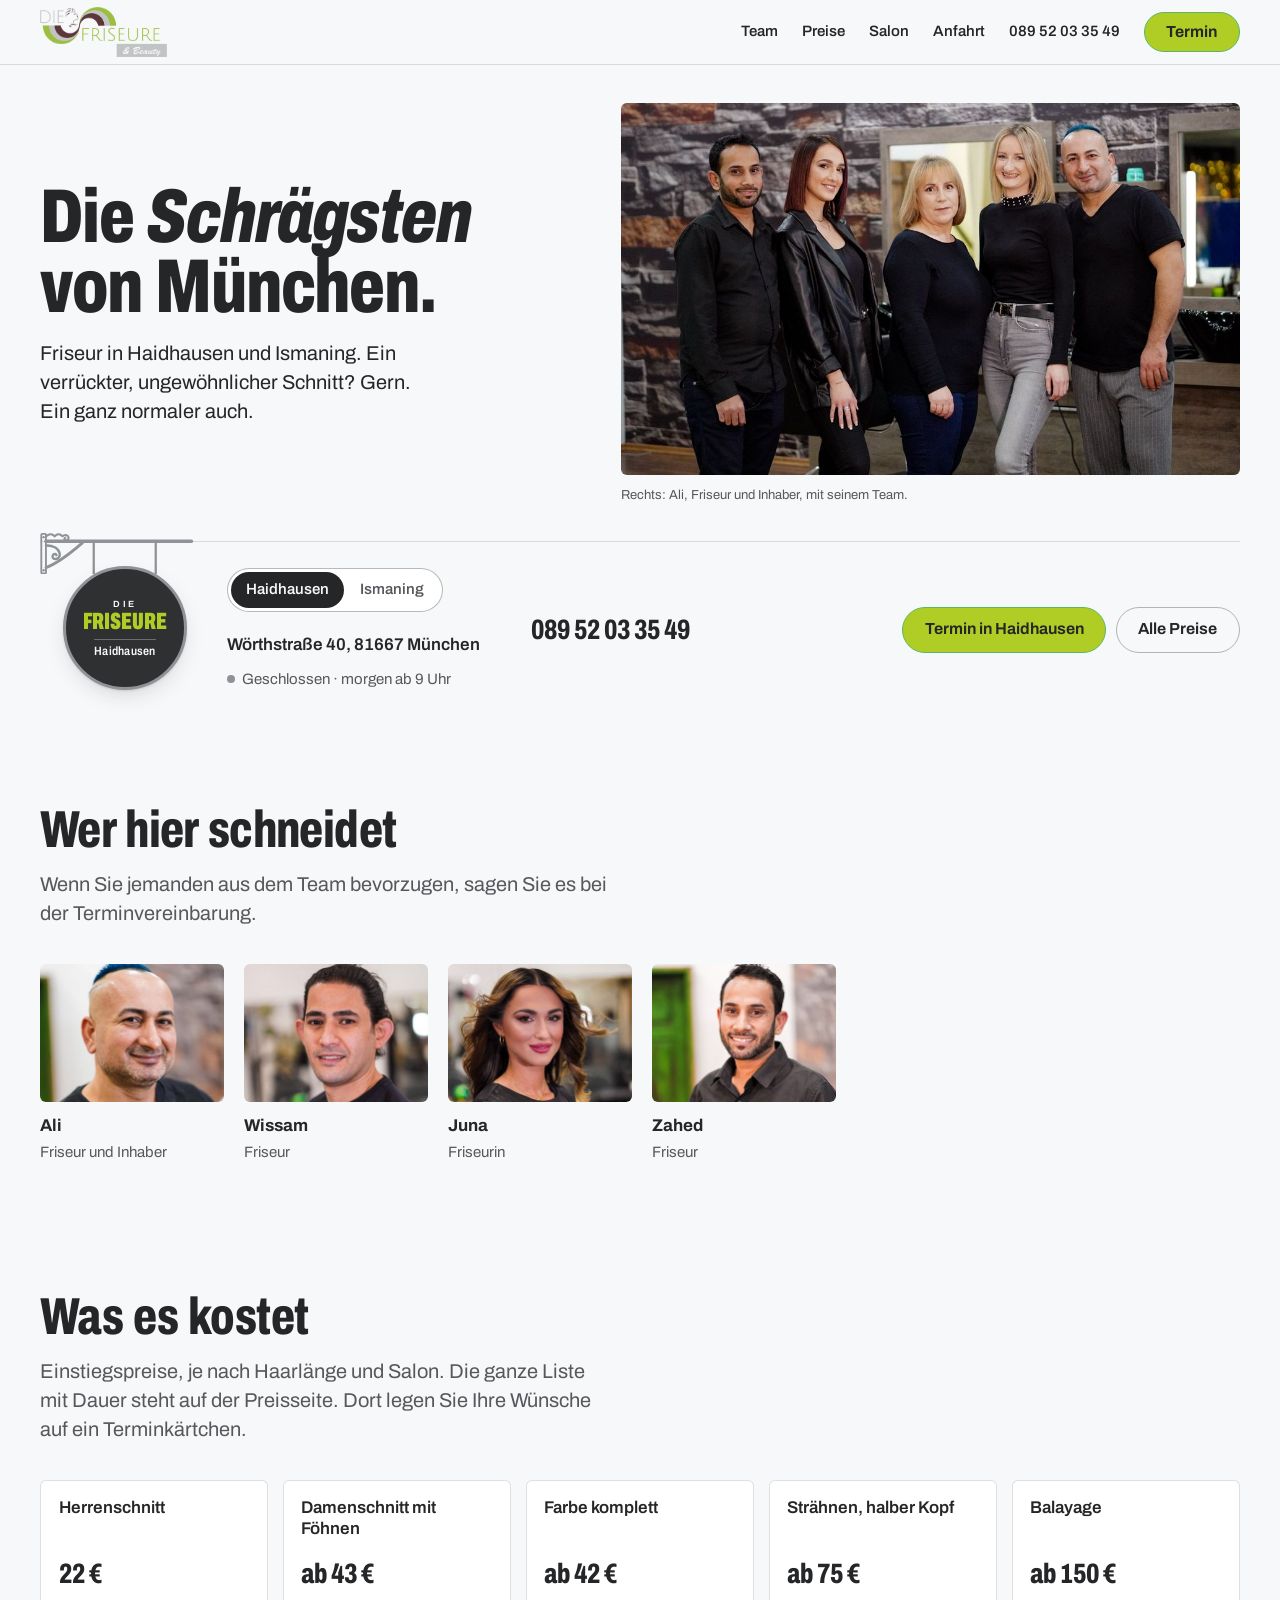
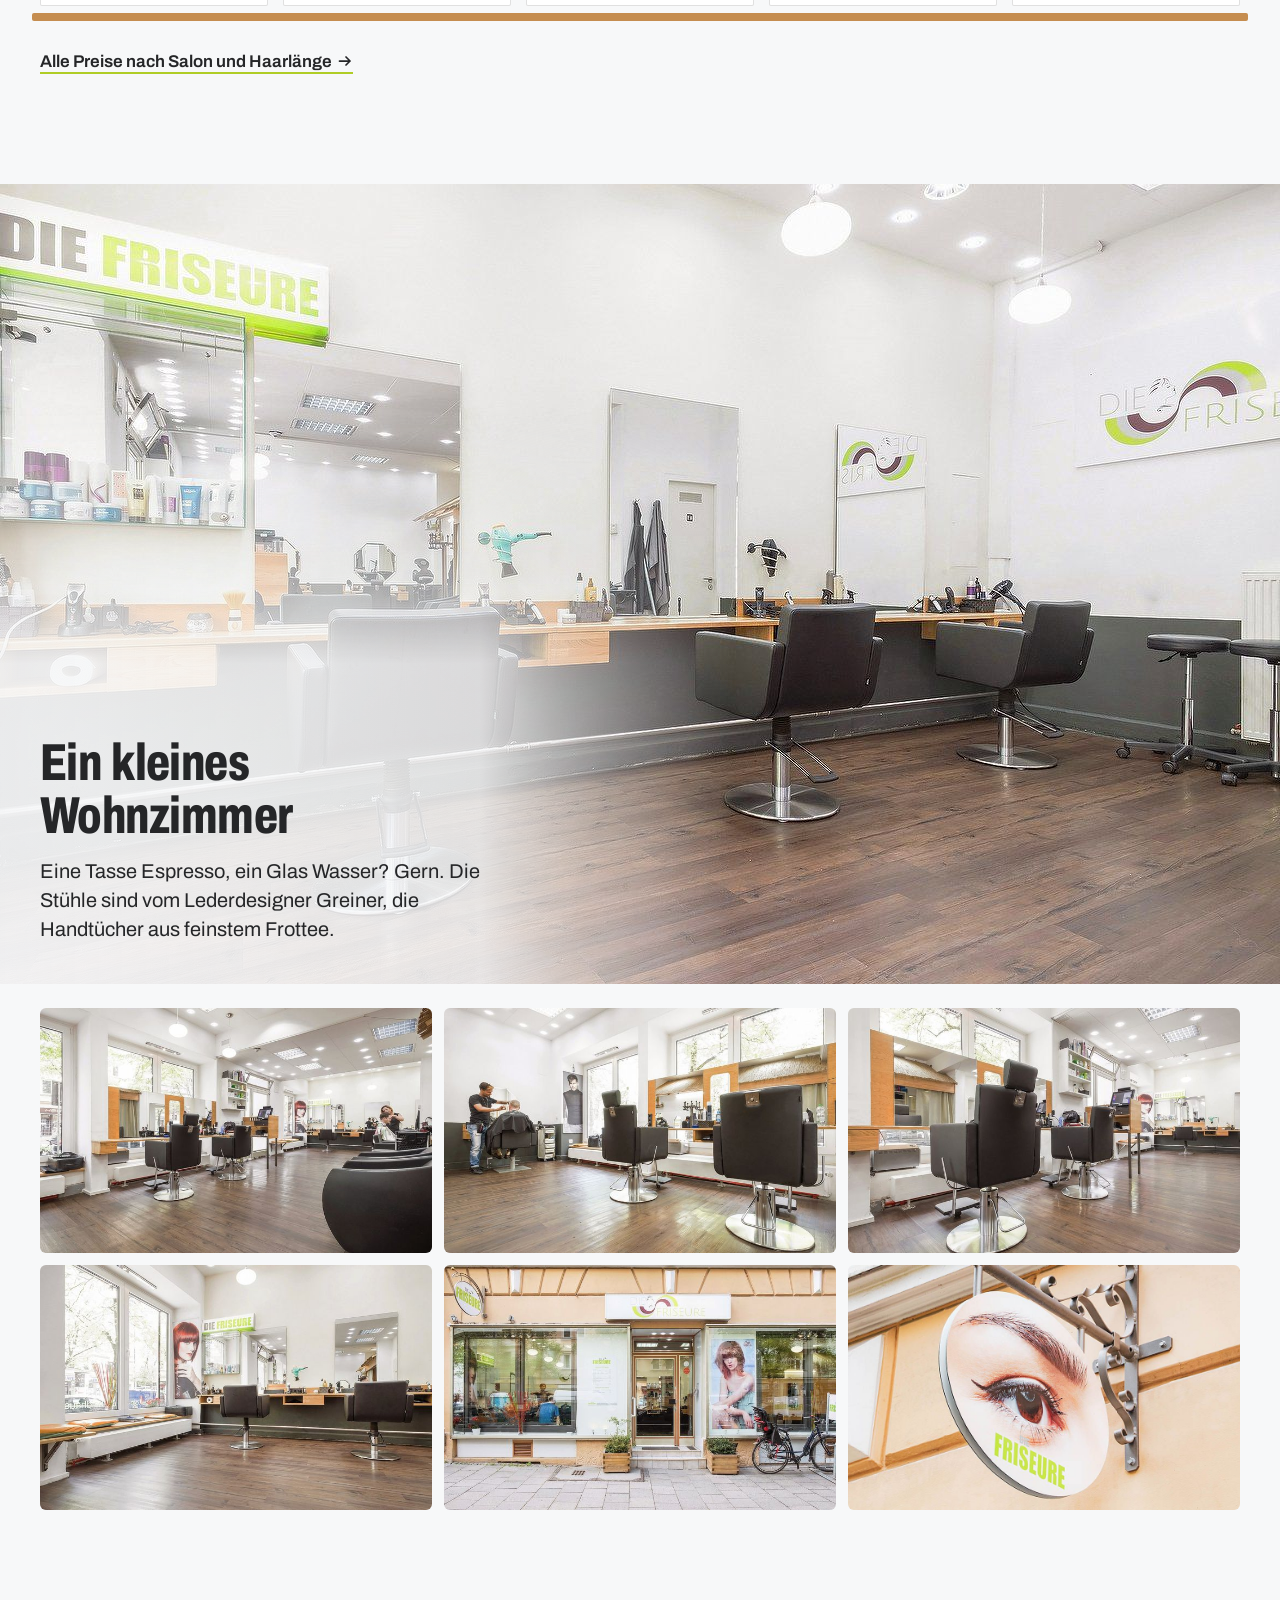
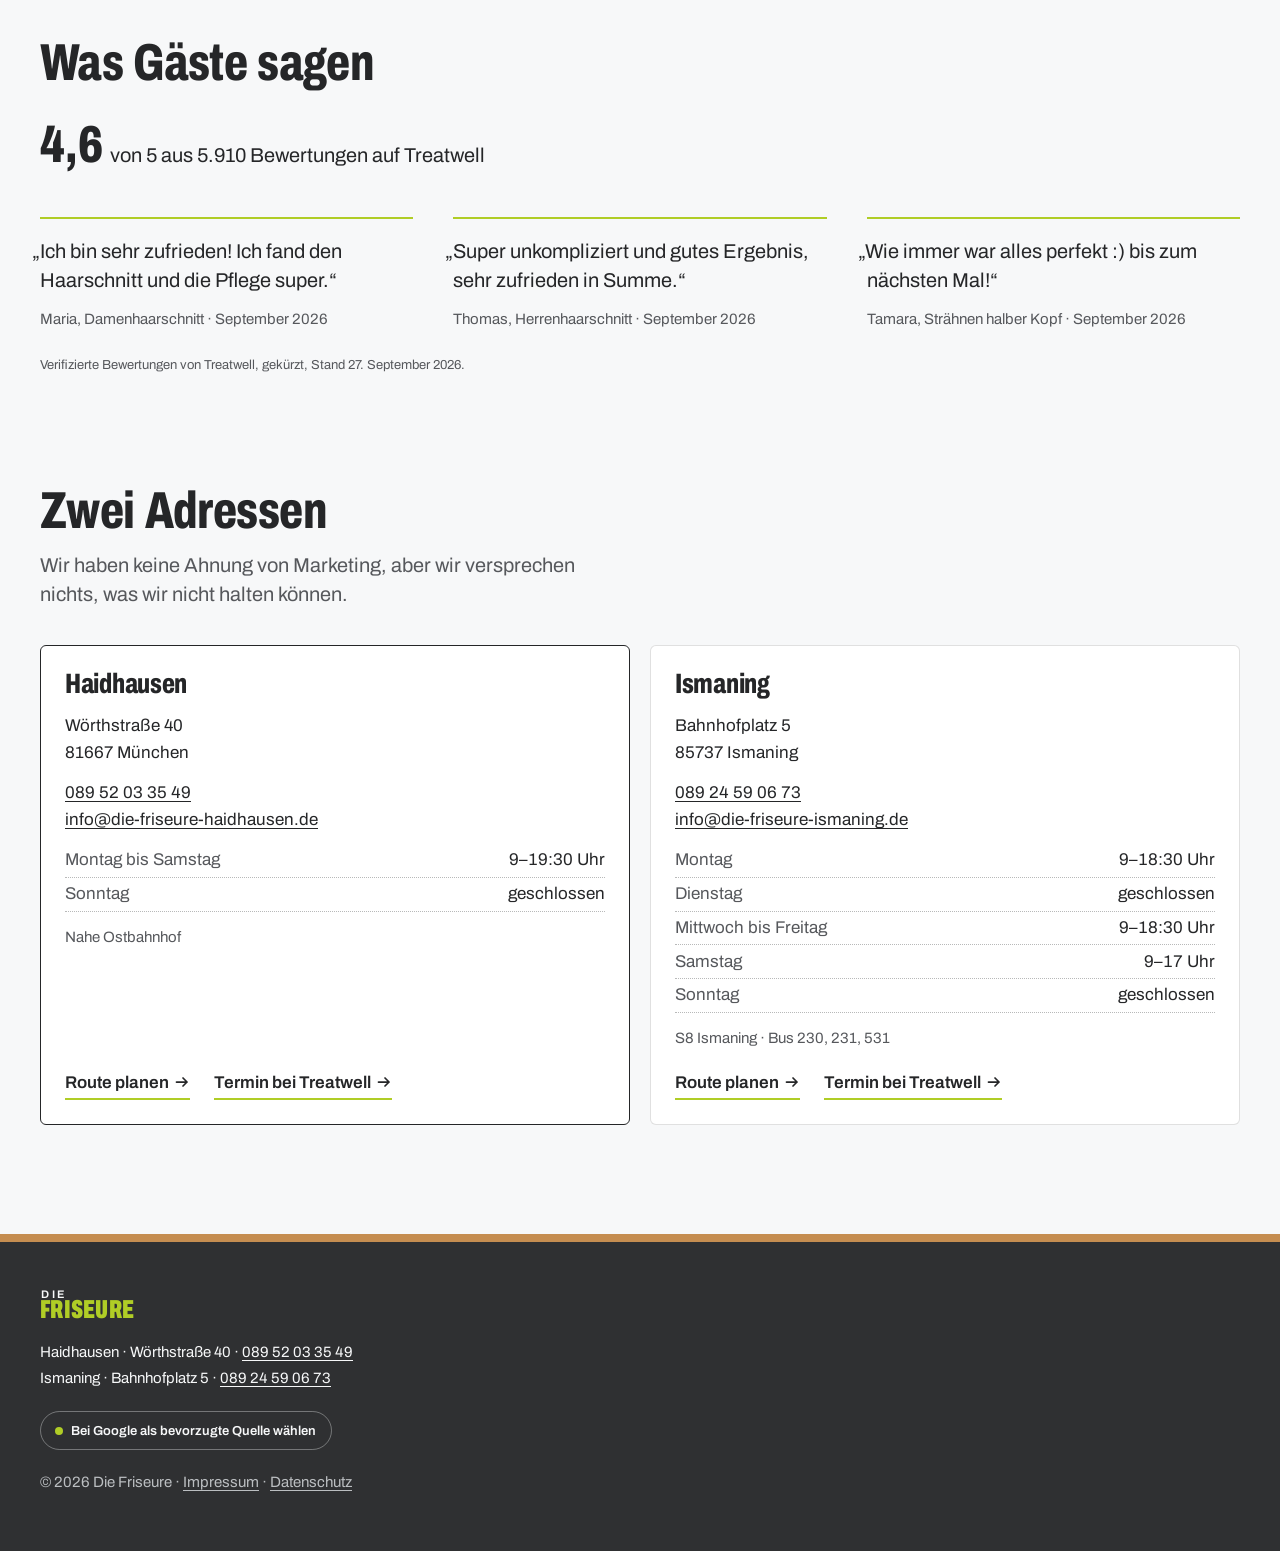
==== commit 1c290d61: "Logo in der Leiste, Badge „Bei Google als bevorzugte Quelle wählen“ - Logo „Die Friseure & Beauty“ a" ====
--- a/index.html
+++ b/index.html
@@ -31,9 +31,7 @@
 
 <header class="leiste">
   <div class="leiste-innen mitte">
-    <a class="wortmarke" href="./" aria-label="Die Friseure, zur Startseite">
-      <span class="wortmarke-die">Die</span><span class="wortmarke-wort">Friseure</span>
-    </a>
+    <a class="logo" href="./"><img src="bilder/logo.png" width="337" height="132" alt="Die Friseure &amp; Beauty, zur Startseite"></a>
     <nav class="leiste-nav" aria-label="Hauptnavigation">
       <a href="#team">Team</a>
       <a href="preise.html">Preise</a>
@@ -229,6 +227,7 @@
   <div class="mitte sockel-innen">
     <p class="wortmarke wortmarke-hell"><span class="wortmarke-die">Die</span><span class="wortmarke-wort">Friseure</span></p>
     <p>Haidhausen · Wörthstraße 40 · <a href="tel:+498952033549">089 52 03 35 49</a><br>Ismaning · Bahnhofplatz 5 · <a href="tel:+498924590673">089 24 59 06 73</a></p>
+    <p><a class="quelle-knopf" href="https://www.google.com/preferences/source?q=die-friseure-haidhausen.de" rel="noopener">Bei Google als bevorzugte Quelle wählen</a></p>
     <p class="sockel-recht">© 2026 Die Friseure · <a href="impressum.html">Impressum</a> · <a href="datenschutz.html">Datenschutz</a></p>
   </div>
 </footer>
--- a/stil.css
+++ b/stil.css
@@ -253,6 +253,33 @@
   letter-spacing: 0.01em;
 }
 .wortmarke-hell .wortmarke-wort { color: var(--limette); }
+
+/* Logo: das echte Zeichen des Hauses (Schwung mit Profil) in der Leiste */
+.logo { display: block; flex: none; line-height: 0; }
+.logo img { height: 3.1rem; width: auto; }
+@media (max-width: 52rem) { .logo img { height: 2.35rem; } }
+
+/* Fuß: „bevorzugte Quelle“ bei Google als schlichter Link, ohne fremdes Skript */
+.quelle-knopf {
+  display: inline-flex;
+  align-items: center;
+  gap: 0.5rem;
+  padding: 0.45rem 0.9rem;
+  border: 1px solid color-mix(in oklch, var(--wand) 35%, transparent);
+  border-radius: 999px;
+  font-size: var(--t-klein);
+  font-weight: 600;
+  text-decoration: none;
+  transition: border-color var(--dauer) var(--kurve), transform 0.3s var(--kurve);
+}
+.quelle-knopf::before {
+  content: "";
+  width: 0.5rem; height: 0.5rem;
+  border-radius: 50%;
+  background: var(--limette);
+}
+.quelle-knopf:active { transform: scale(0.97); }
+@media (hover: hover) and (pointer: fine) { .quelle-knopf:hover { border-color: var(--limette); } }
 
 /* ------------------------------------------------------------
    Leiste: weicht beim Runterscrollen aus
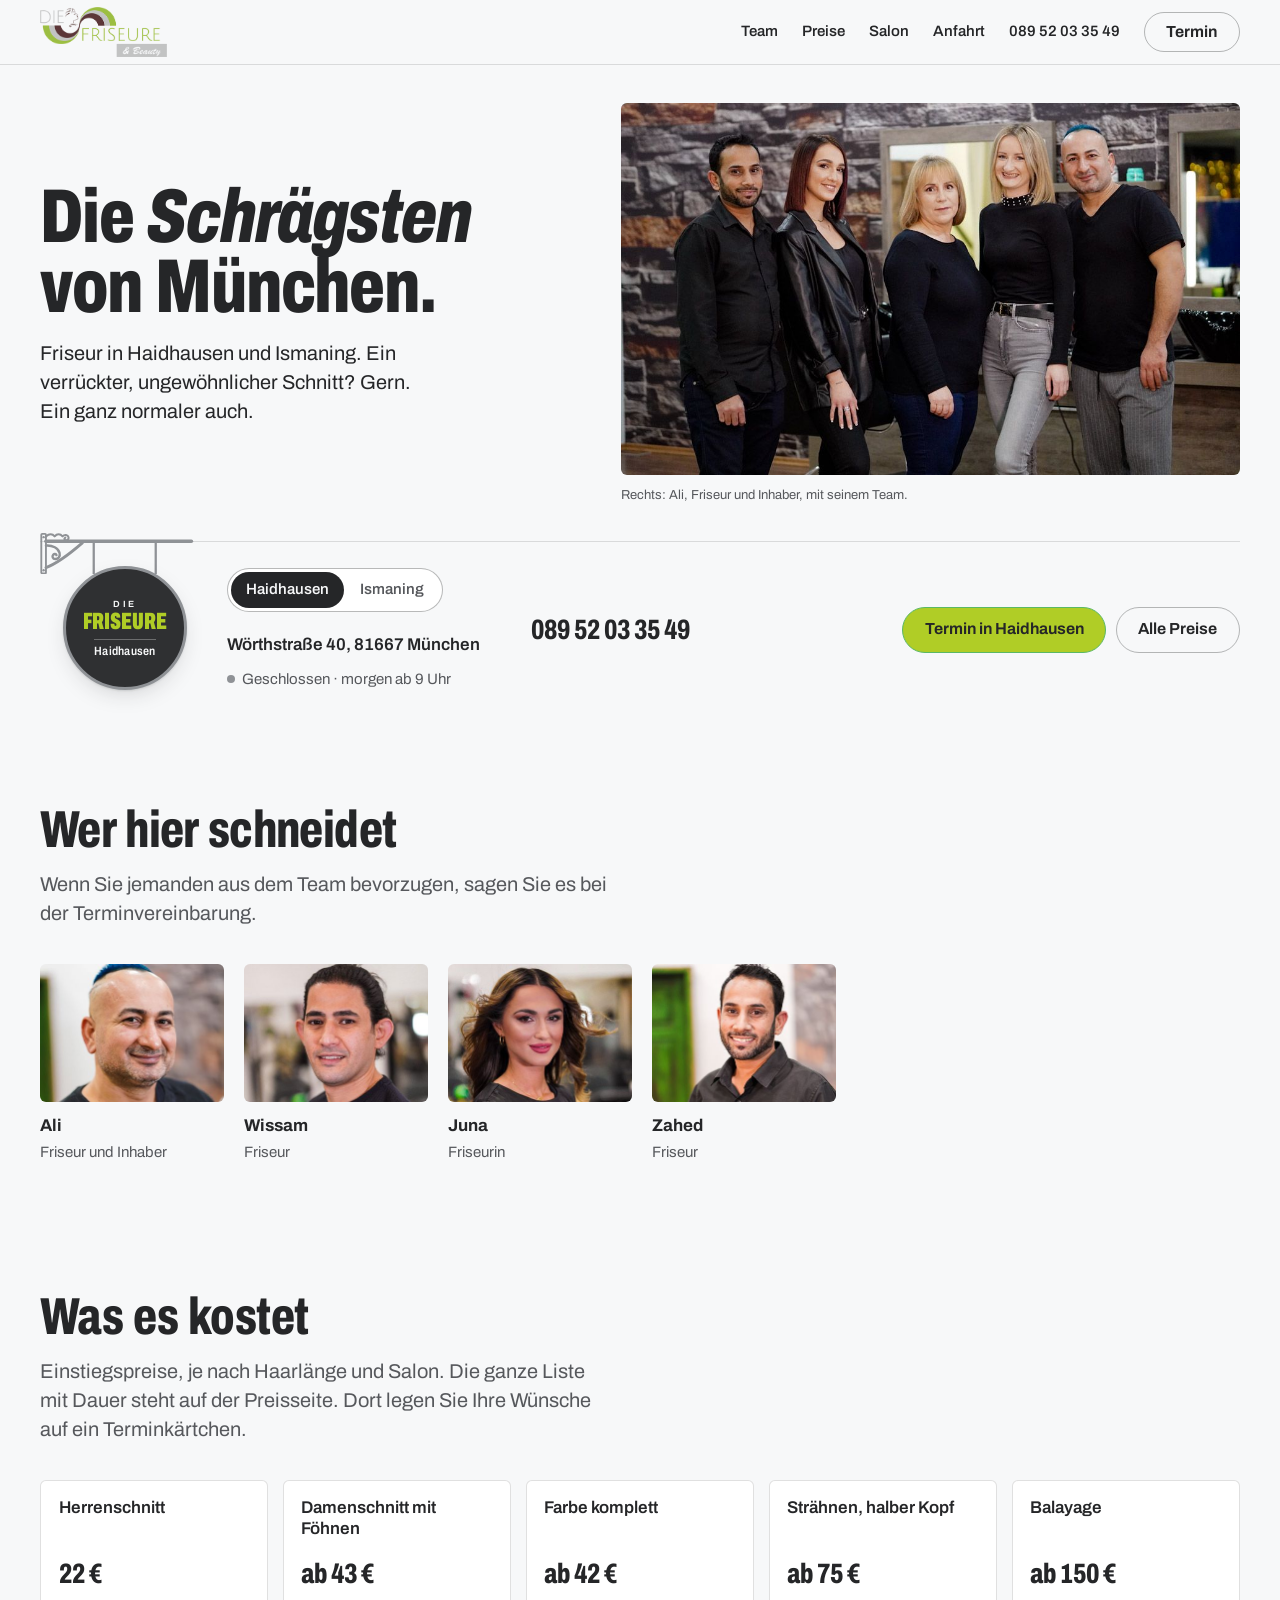
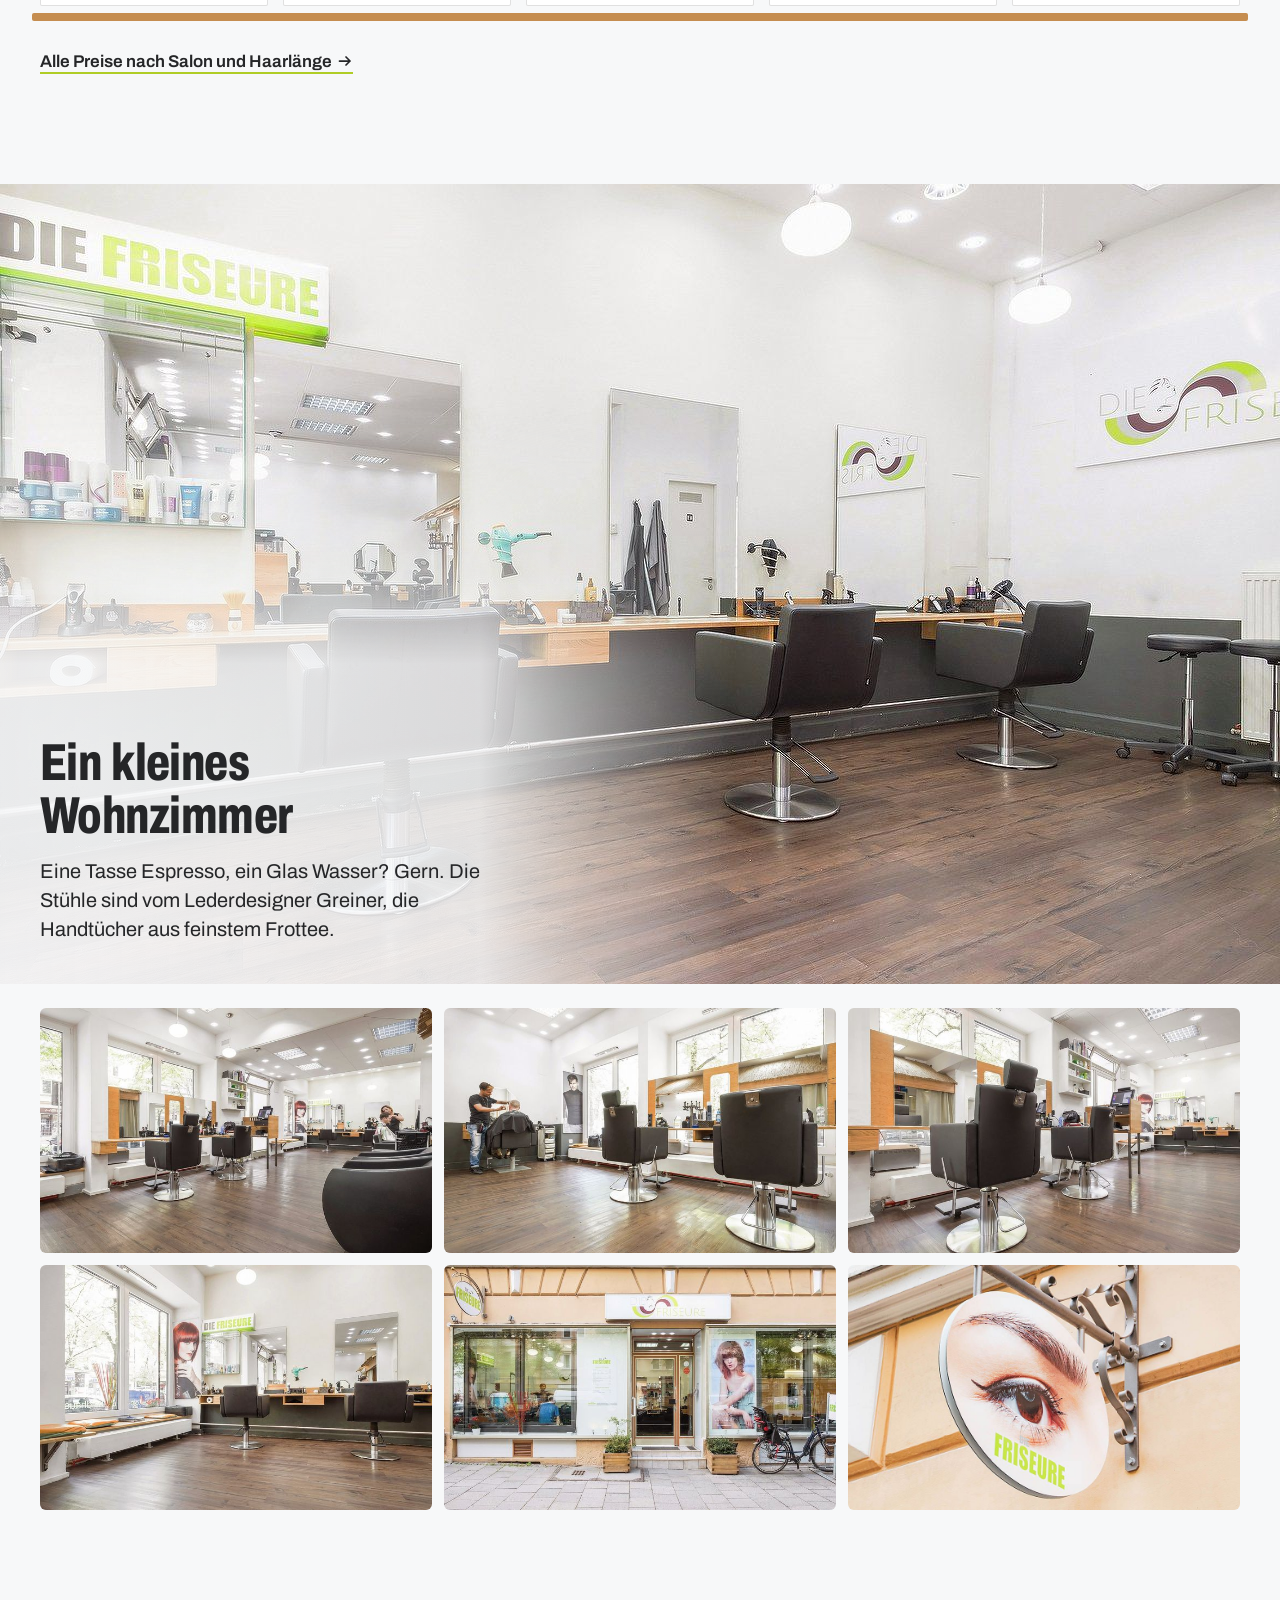
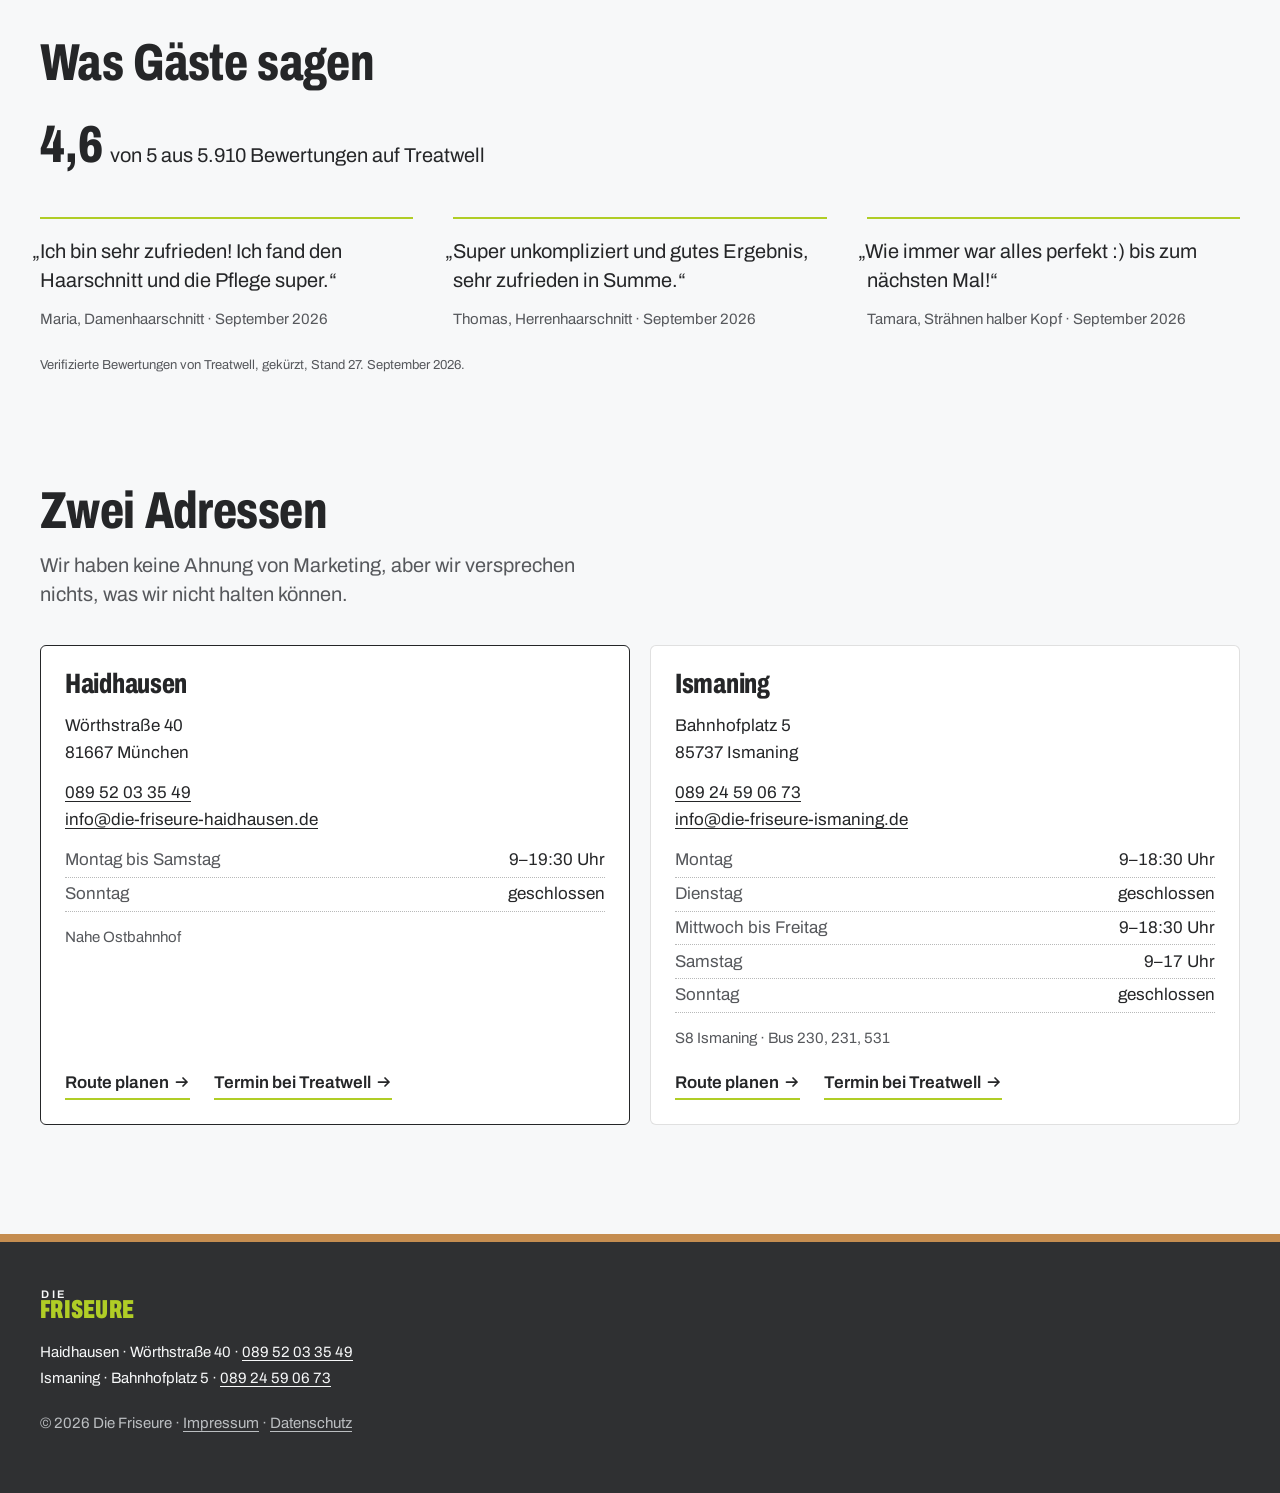
==== commit bf2b1bdf: "Preferred-Sources-Badge wieder entfernt Bringt für einen Salon nichts (Google zielt damit auf Nachri" ====
--- a/index.html
+++ b/index.html
@@ -227,7 +227,6 @@
   <div class="mitte sockel-innen">
     <p class="wortmarke wortmarke-hell"><span class="wortmarke-die">Die</span><span class="wortmarke-wort">Friseure</span></p>
     <p>Haidhausen · Wörthstraße 40 · <a href="tel:+498952033549">089 52 03 35 49</a><br>Ismaning · Bahnhofplatz 5 · <a href="tel:+498924590673">089 24 59 06 73</a></p>
-    <p><a class="quelle-knopf" href="https://www.google.com/preferences/source?q=die-friseure-haidhausen.de" rel="noopener">Bei Google als bevorzugte Quelle wählen</a></p>
     <p class="sockel-recht">© 2026 Die Friseure · <a href="impressum.html">Impressum</a> · <a href="datenschutz.html">Datenschutz</a></p>
   </div>
 </footer>
--- a/stil.css
+++ b/stil.css
@@ -258,28 +258,6 @@
 .logo { display: block; flex: none; line-height: 0; }
 .logo img { height: 3.1rem; width: auto; }
 @media (max-width: 52rem) { .logo img { height: 2.35rem; } }
-
-/* Fuß: „bevorzugte Quelle“ bei Google als schlichter Link, ohne fremdes Skript */
-.quelle-knopf {
-  display: inline-flex;
-  align-items: center;
-  gap: 0.5rem;
-  padding: 0.45rem 0.9rem;
-  border: 1px solid color-mix(in oklch, var(--wand) 35%, transparent);
-  border-radius: 999px;
-  font-size: var(--t-klein);
-  font-weight: 600;
-  text-decoration: none;
-  transition: border-color var(--dauer) var(--kurve), transform 0.3s var(--kurve);
-}
-.quelle-knopf::before {
-  content: "";
-  width: 0.5rem; height: 0.5rem;
-  border-radius: 50%;
-  background: var(--limette);
-}
-.quelle-knopf:active { transform: scale(0.97); }
-@media (hover: hover) and (pointer: fine) { .quelle-knopf:hover { border-color: var(--limette); } }
 
 /* ------------------------------------------------------------
    Leiste: weicht beim Runterscrollen aus
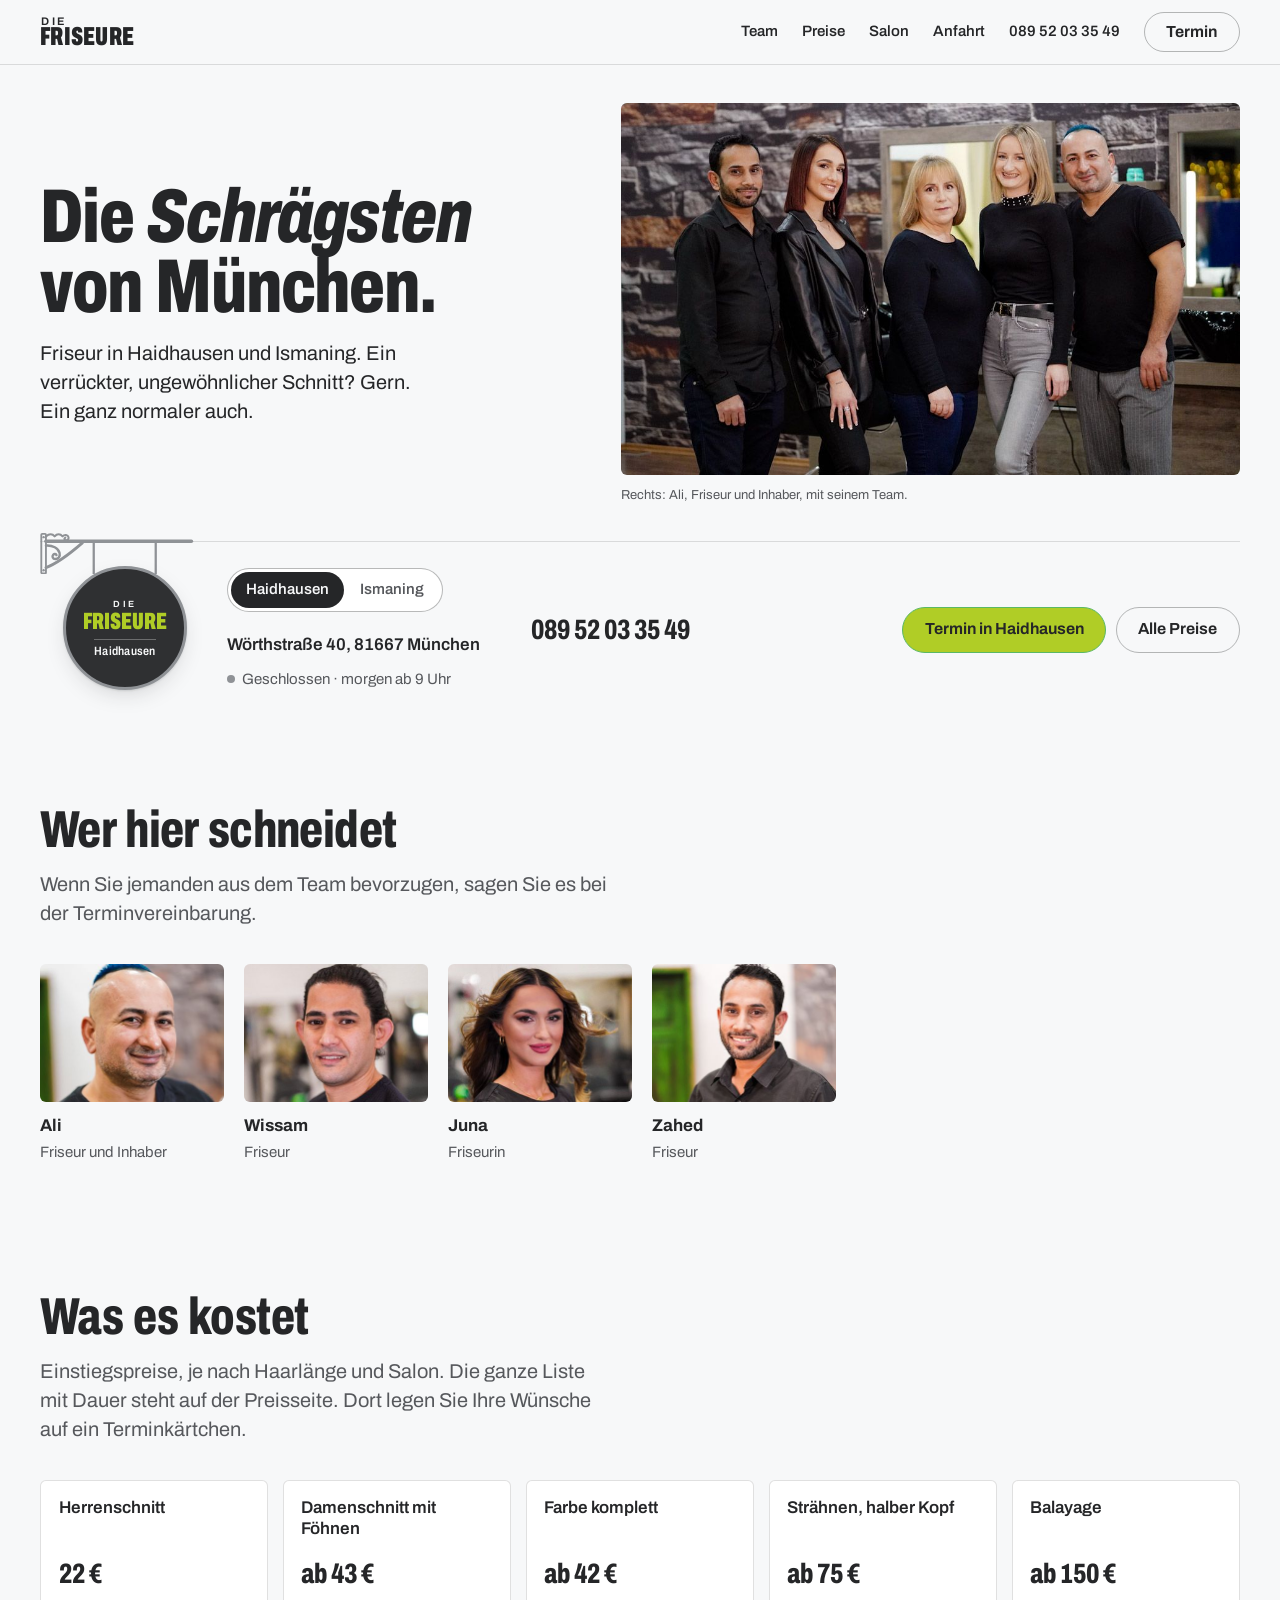
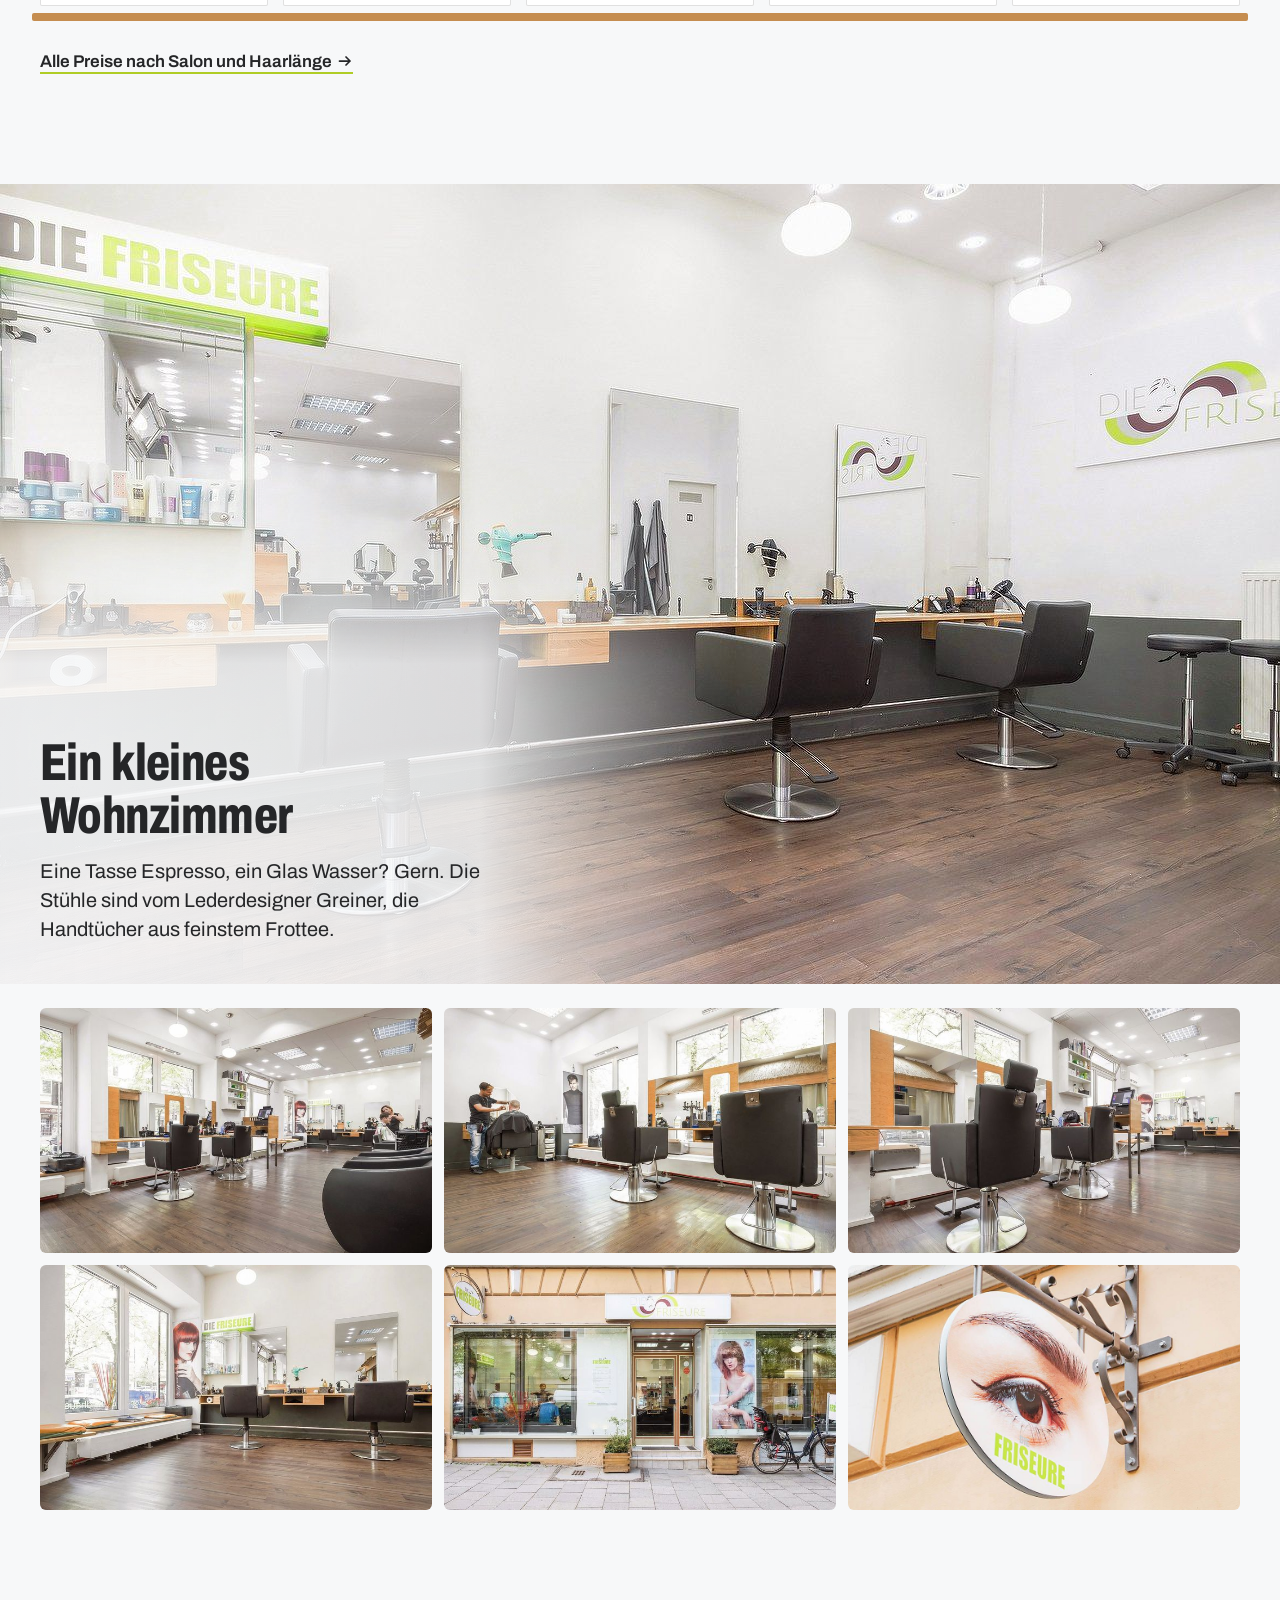
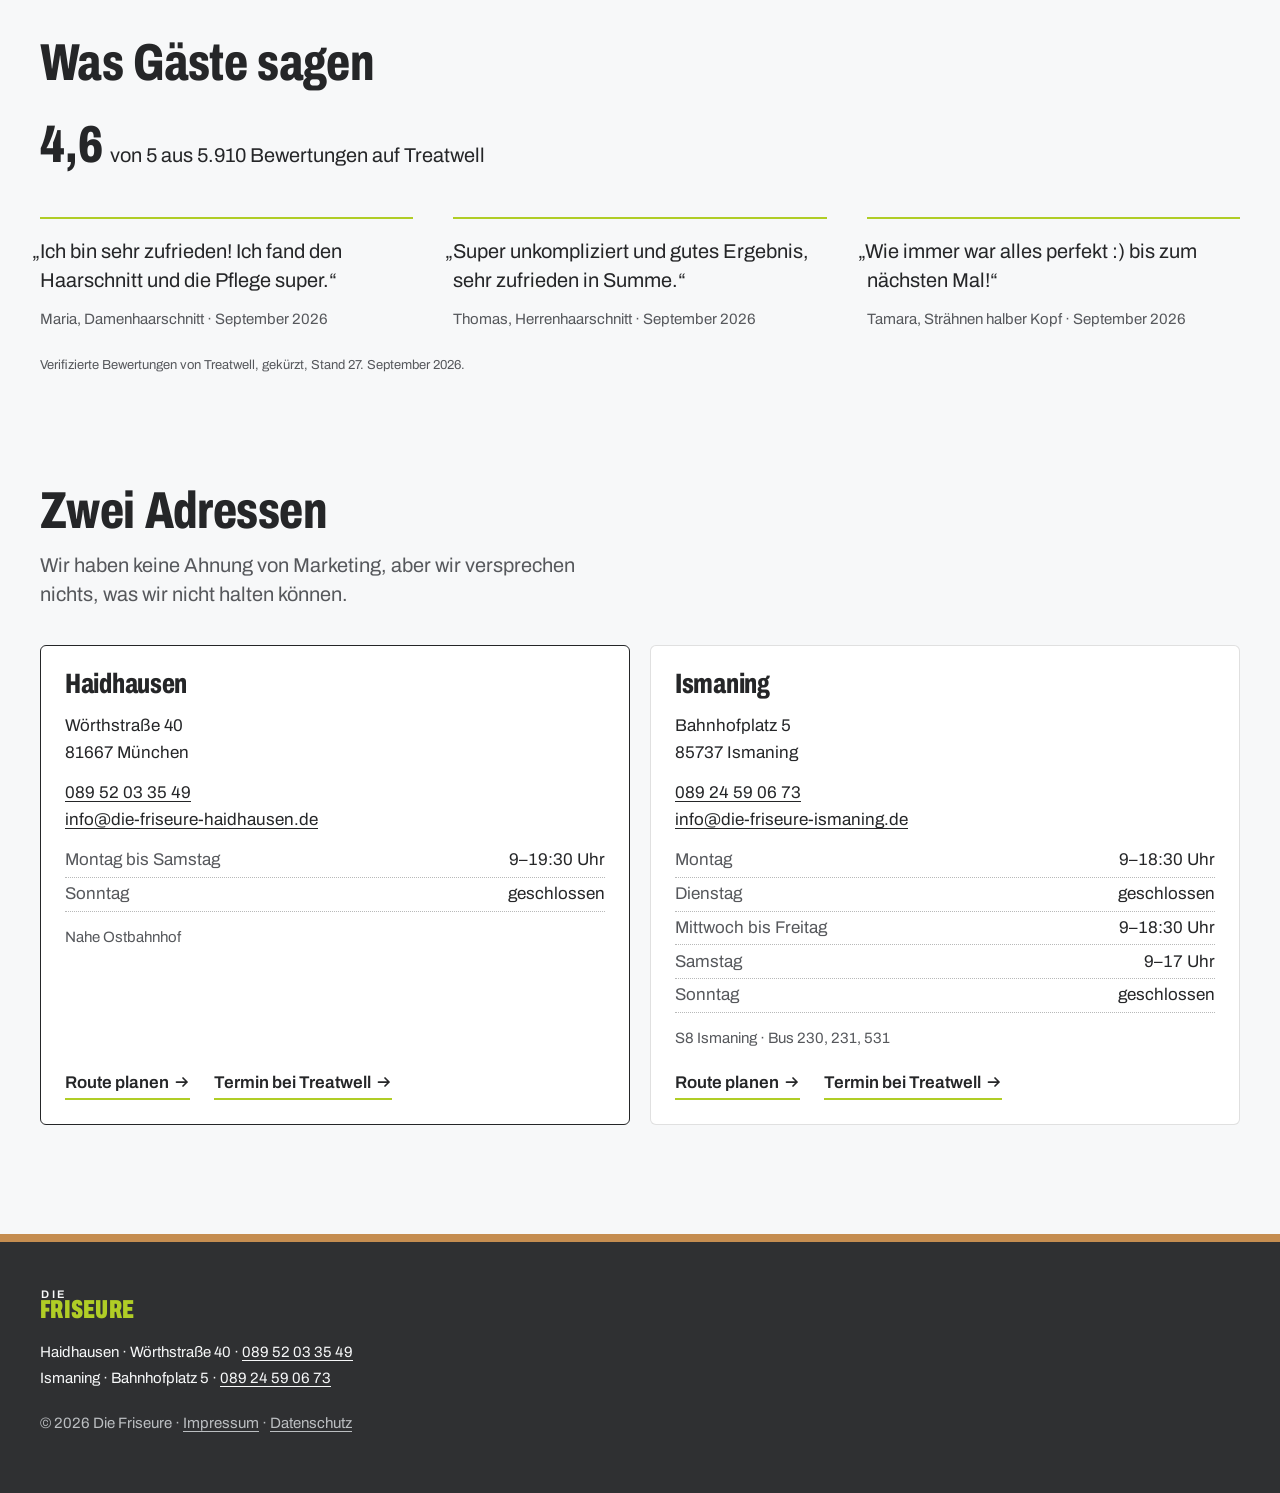
==== commit 3e4ba290: "Leiste wieder mit gesetztem Schriftzug statt Logo Auf Wunsch des Auftraggebers: Logo aus dem Bildsch" ====
--- a/index.html
+++ b/index.html
@@ -31,7 +31,9 @@
 
 <header class="leiste">
   <div class="leiste-innen mitte">
-    <a class="logo" href="./"><img src="bilder/logo.png" width="337" height="132" alt="Die Friseure &amp; Beauty, zur Startseite"></a>
+    <a class="wortmarke" href="./" aria-label="Die Friseure, zur Startseite">
+      <span class="wortmarke-die">Die</span><span class="wortmarke-wort">Friseure</span>
+    </a>
     <nav class="leiste-nav" aria-label="Hauptnavigation">
       <a href="#team">Team</a>
       <a href="preise.html">Preise</a>
--- a/stil.css
+++ b/stil.css
@@ -253,11 +253,6 @@
   letter-spacing: 0.01em;
 }
 .wortmarke-hell .wortmarke-wort { color: var(--limette); }
-
-/* Logo: das echte Zeichen des Hauses (Schwung mit Profil) in der Leiste */
-.logo { display: block; flex: none; line-height: 0; }
-.logo img { height: 3.1rem; width: auto; }
-@media (max-width: 52rem) { .logo img { height: 2.35rem; } }
 
 /* ------------------------------------------------------------
    Leiste: weicht beim Runterscrollen aus
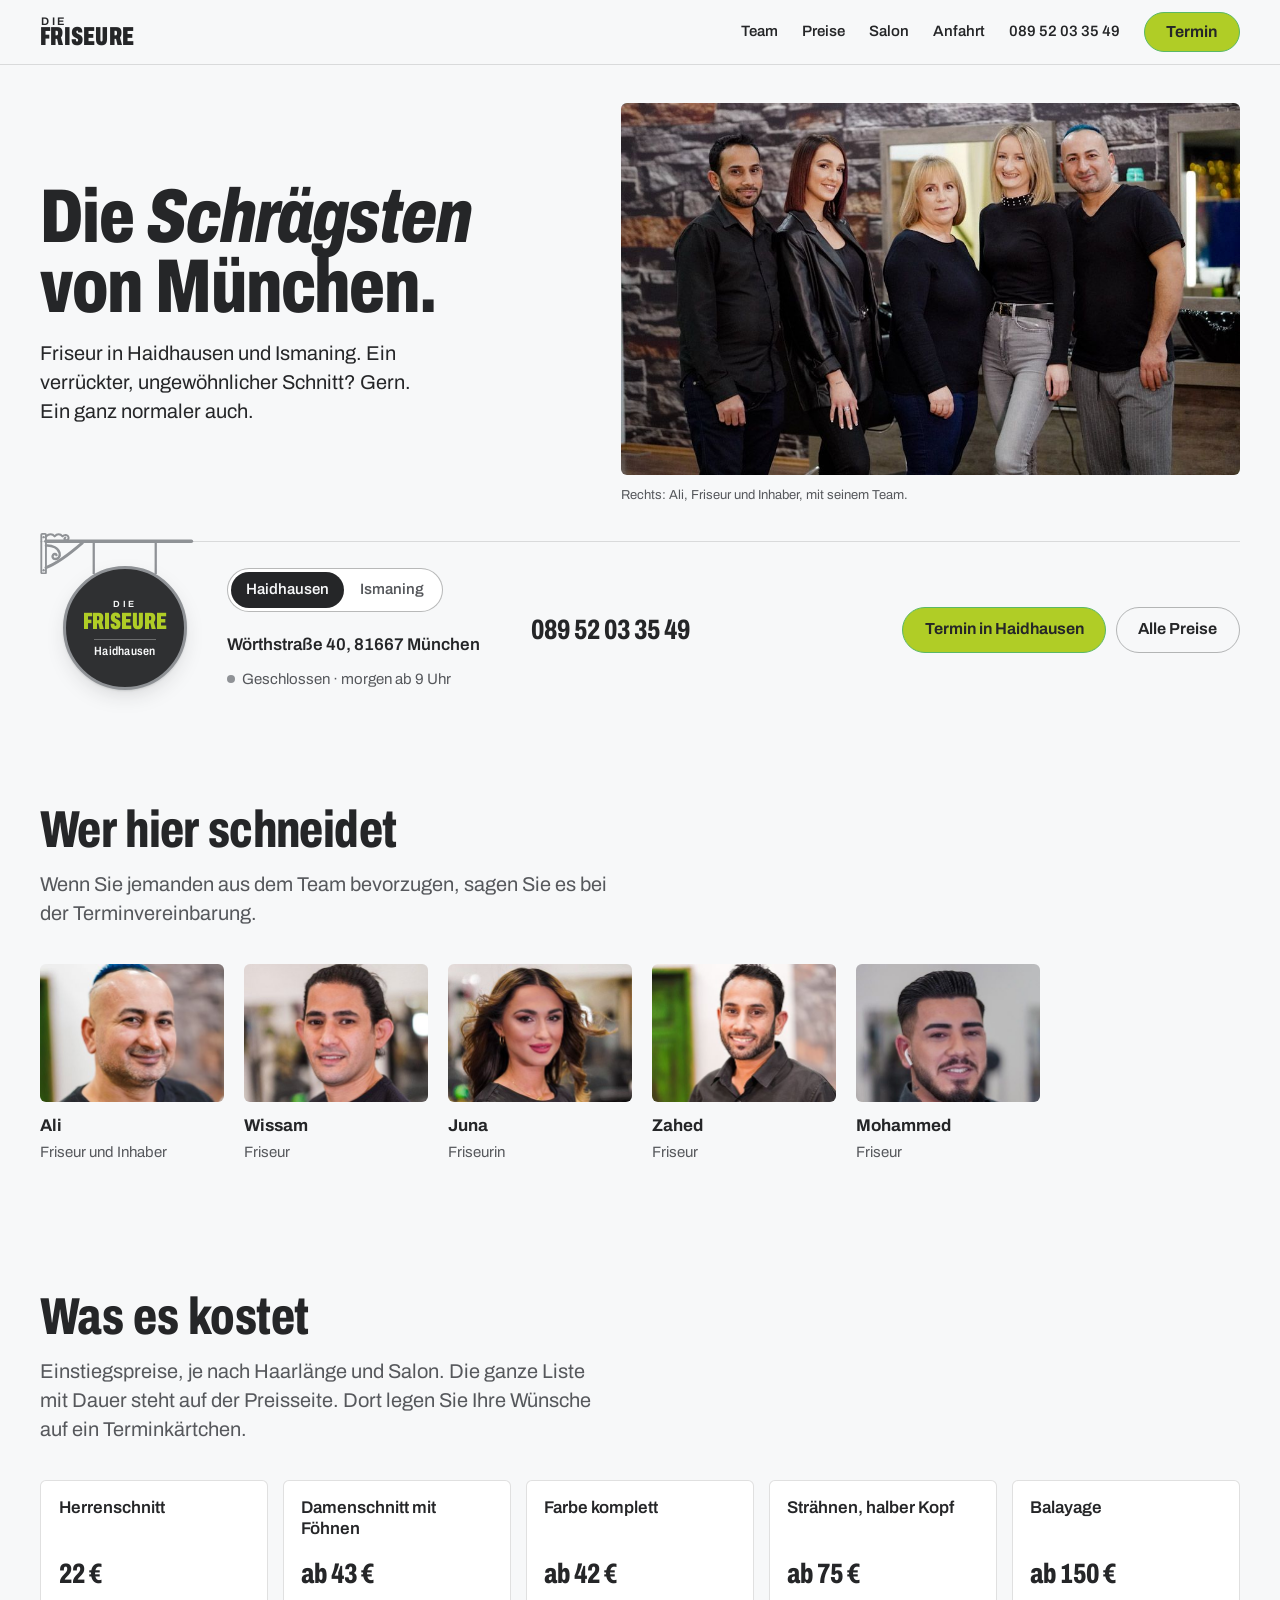
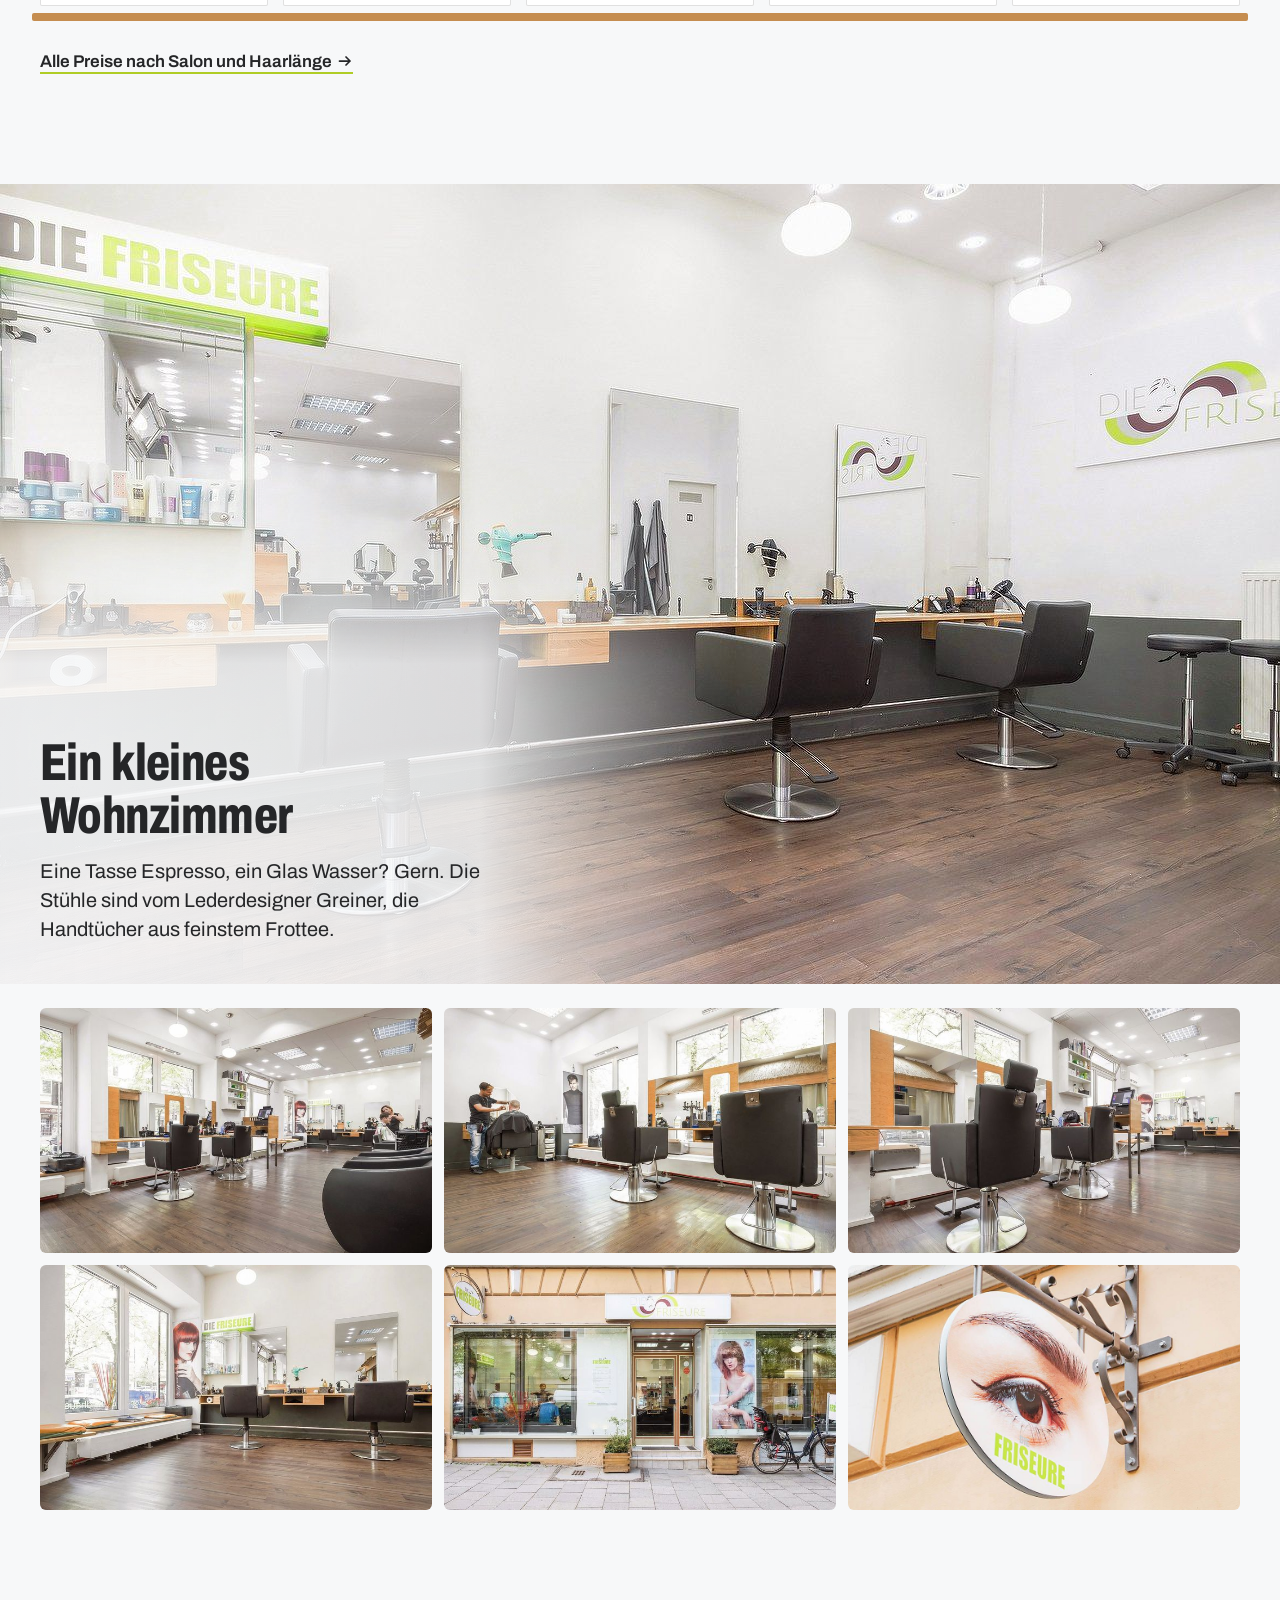
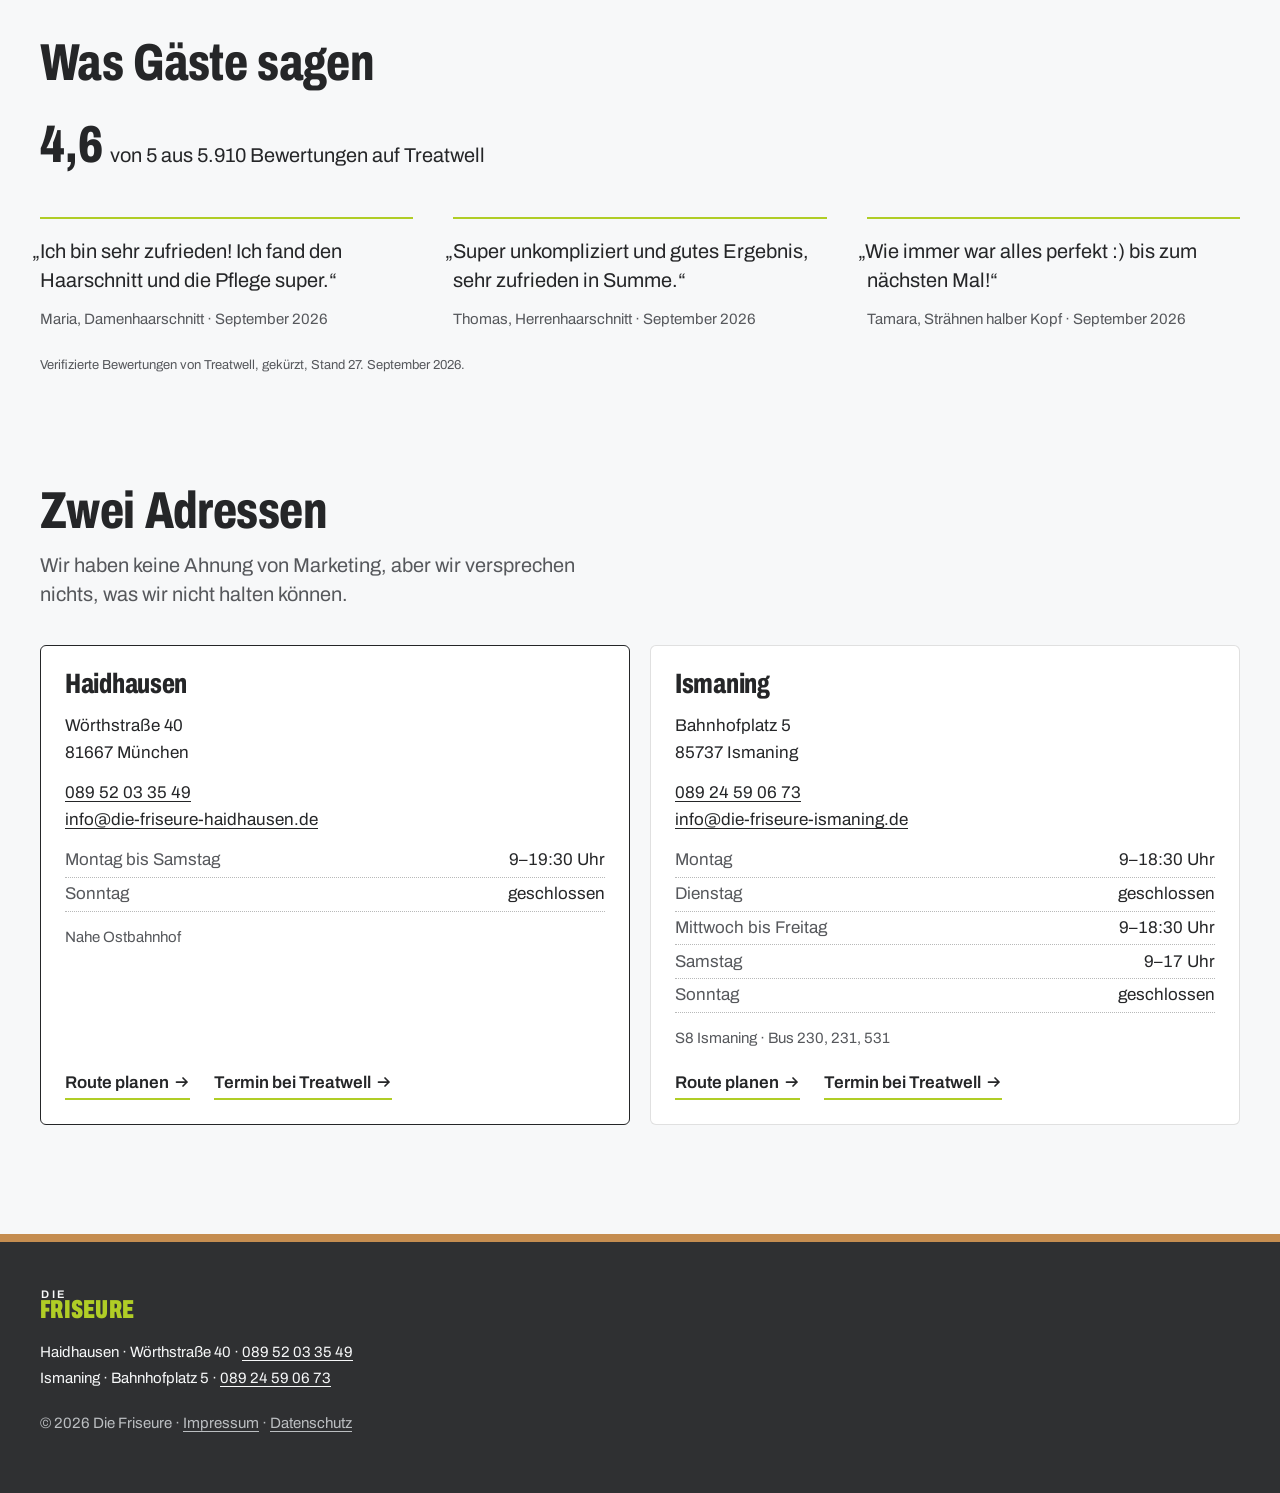
==== commit b86b942b: "Team: Mohammed (Haidhausen) und Yasmin (Ismaning) mit Foto Yasmin schreibt sich mit Y; Name im Team," ====
--- a/index.html
+++ b/index.html
@@ -120,9 +120,10 @@
       <li class="gesicht" data-nur="h"><img src="bilder/team/wissam.jpg" width="369" height="277" alt="Wissam" loading="lazy"><span class="gesicht-name">Wissam</span><span class="gesicht-rolle">Friseur</span></li>
       <li class="gesicht" data-nur="h"><img src="bilder/team/juna.jpg" width="369" height="277" alt="Juna" loading="lazy"><span class="gesicht-name">Juna</span><span class="gesicht-rolle">Friseurin</span></li>
       <li class="gesicht" data-nur="h"><img src="bilder/team/zahed.jpg" width="369" height="277" alt="Zahed" loading="lazy"><span class="gesicht-name">Zahed</span><span class="gesicht-rolle">Friseur</span></li>
+      <li class="gesicht" data-nur="h"><img src="bilder/team/mohammed.jpg" width="369" height="277" alt="Mohammed" loading="lazy"><span class="gesicht-name">Mohammed</span><span class="gesicht-rolle">Friseur</span></li>
       <li class="gesicht" data-nur="i"><img src="bilder/team/ania.jpg" width="369" height="277" alt="Ania" loading="lazy"><span class="gesicht-name">Ania</span><span class="gesicht-rolle">Friseurin</span></li>
       <li class="gesicht" data-nur="i"><img src="bilder/team/kimi.jpg" width="369" height="277" alt="Kimi" loading="lazy"><span class="gesicht-name">Kimi</span><span class="gesicht-rolle">Friseurin</span></li>
-      <li class="gesicht gesicht-ohne-bild" data-nur="i"><span class="gesicht-scheibe" aria-hidden="true"><span>J</span></span><span class="gesicht-name">Jasmin</span><span class="gesicht-rolle">Nägel</span></li>
+      <li class="gesicht" data-nur="i"><img src="bilder/team/yasmin.jpg" width="369" height="277" alt="Yasmin" loading="lazy"><span class="gesicht-name">Yasmin</span><span class="gesicht-rolle">Nägel</span></li>
     </ul>
   </section>
 
--- a/stil.css
+++ b/stil.css
@@ -875,7 +875,7 @@
 /* ------------------------------------------------------------
    Terminkärtchen: wie das Papierkärtchen an der Kasse. Leistungen
    antippen, sie landen nach Ablauf sortiert auf dem Kärtchen; daraus wird
-   ein fertiger Terminwunsch für E-Mail, Telefon oder zum Kopieren.
+   ein fertiger Terminwunsch für WhatsApp, Telefon oder zum Kopieren.
    Ohne Skript bleibt alles verborgen — die Liste steht trotzdem.
    ------------------------------------------------------------ */
 .posten[data-wahl] { position: relative; padding-right: 2.75rem; }
